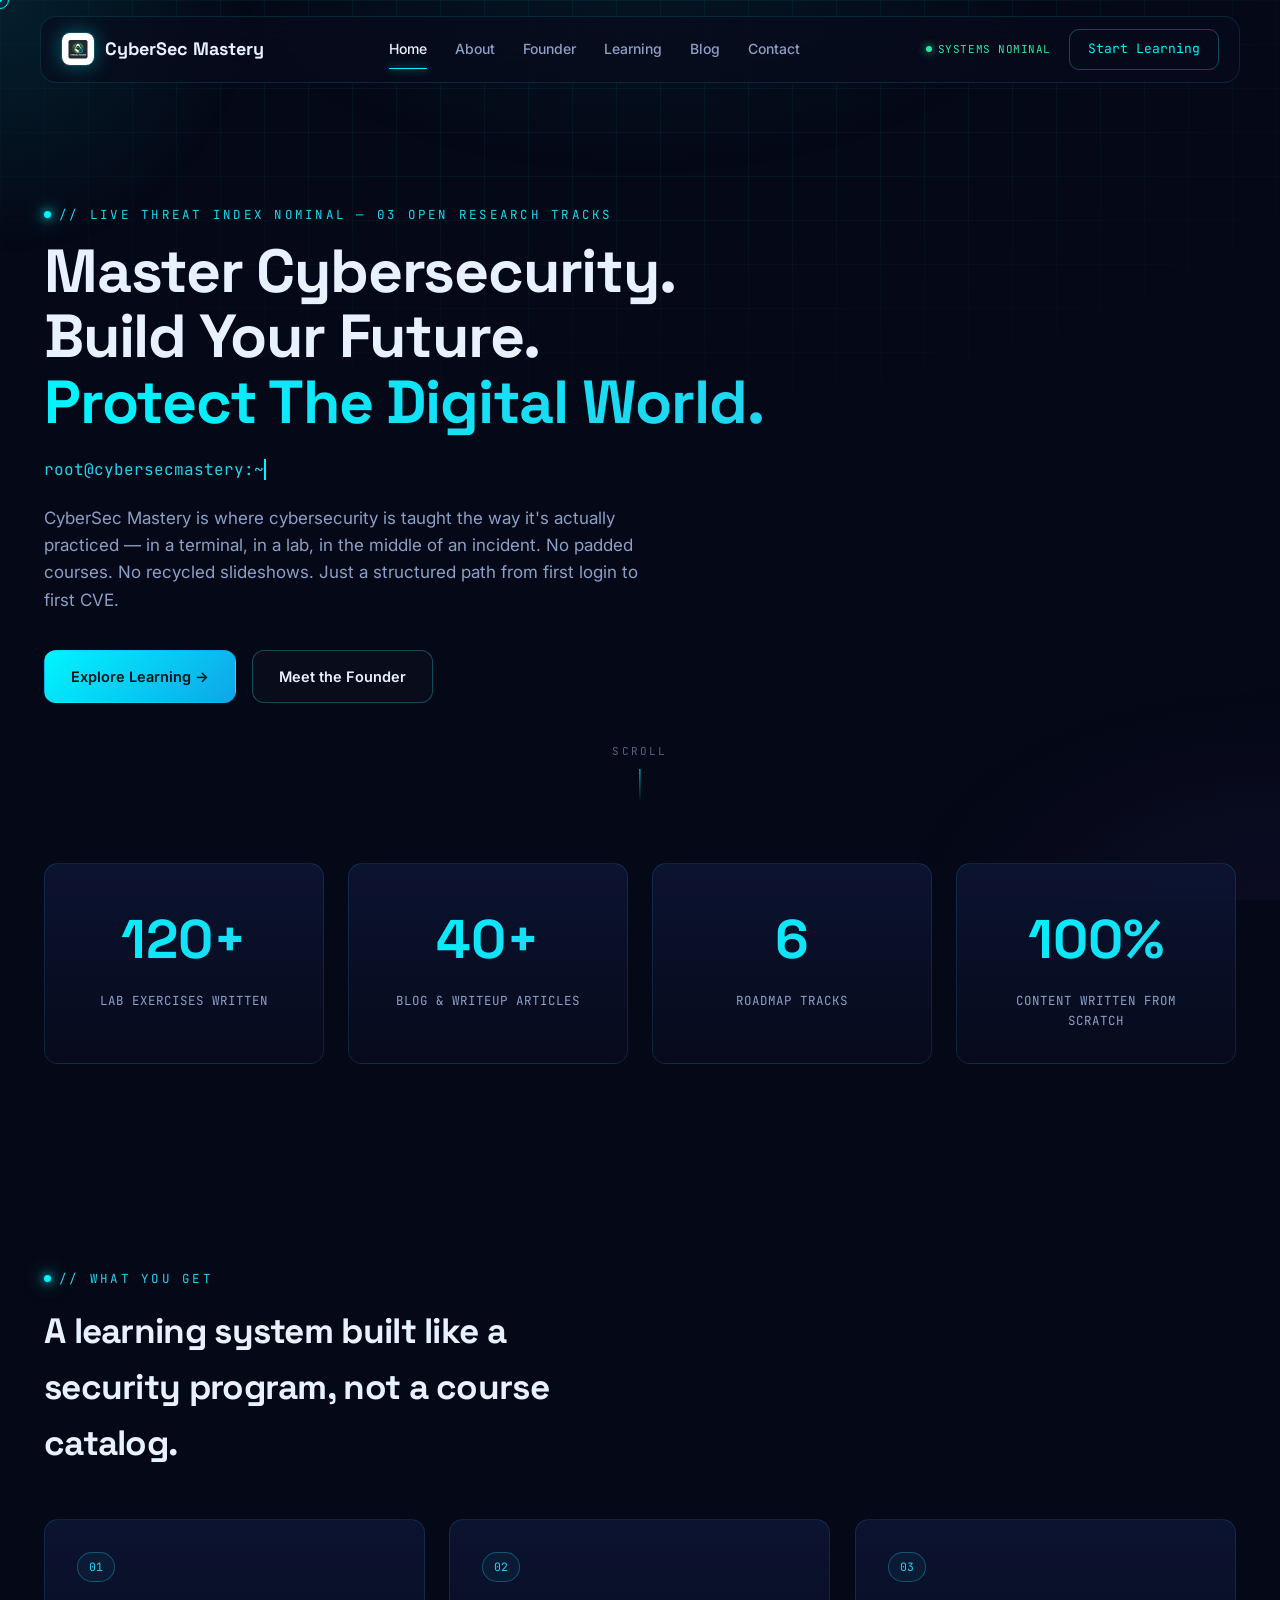
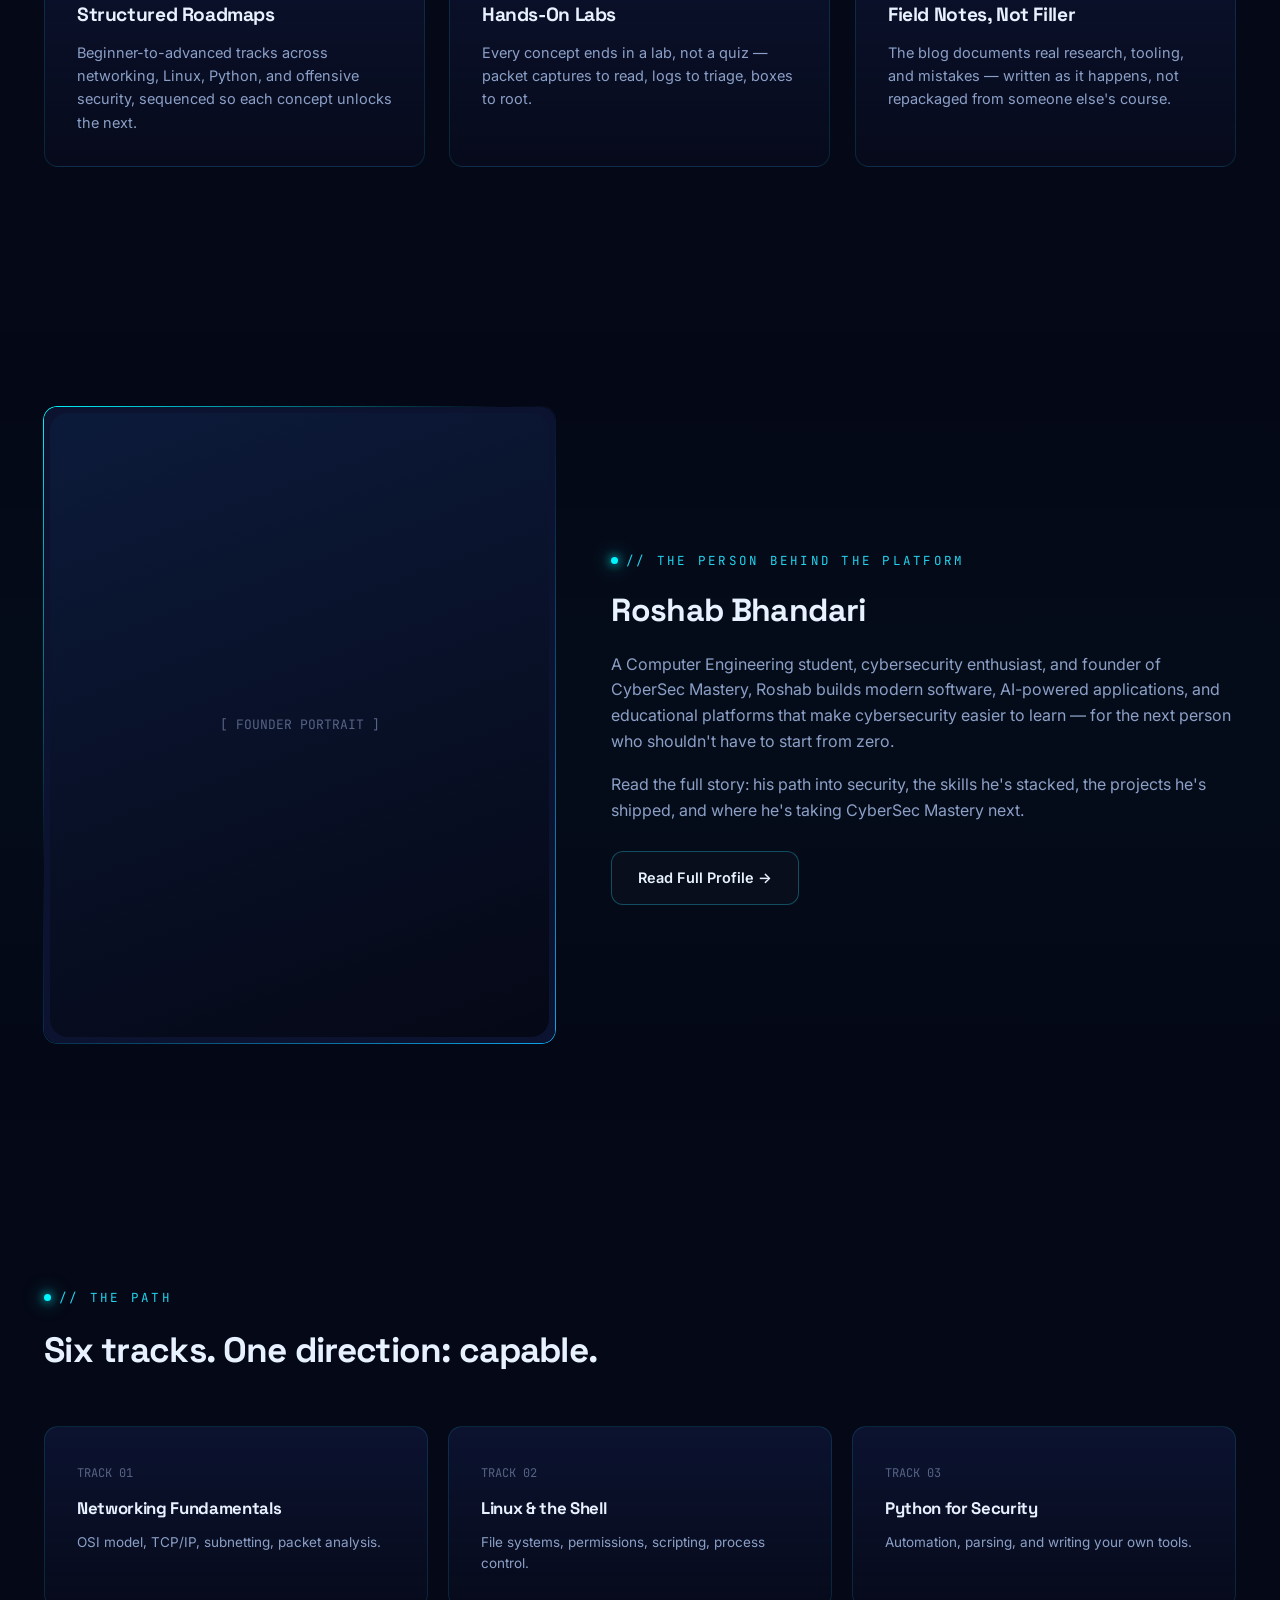
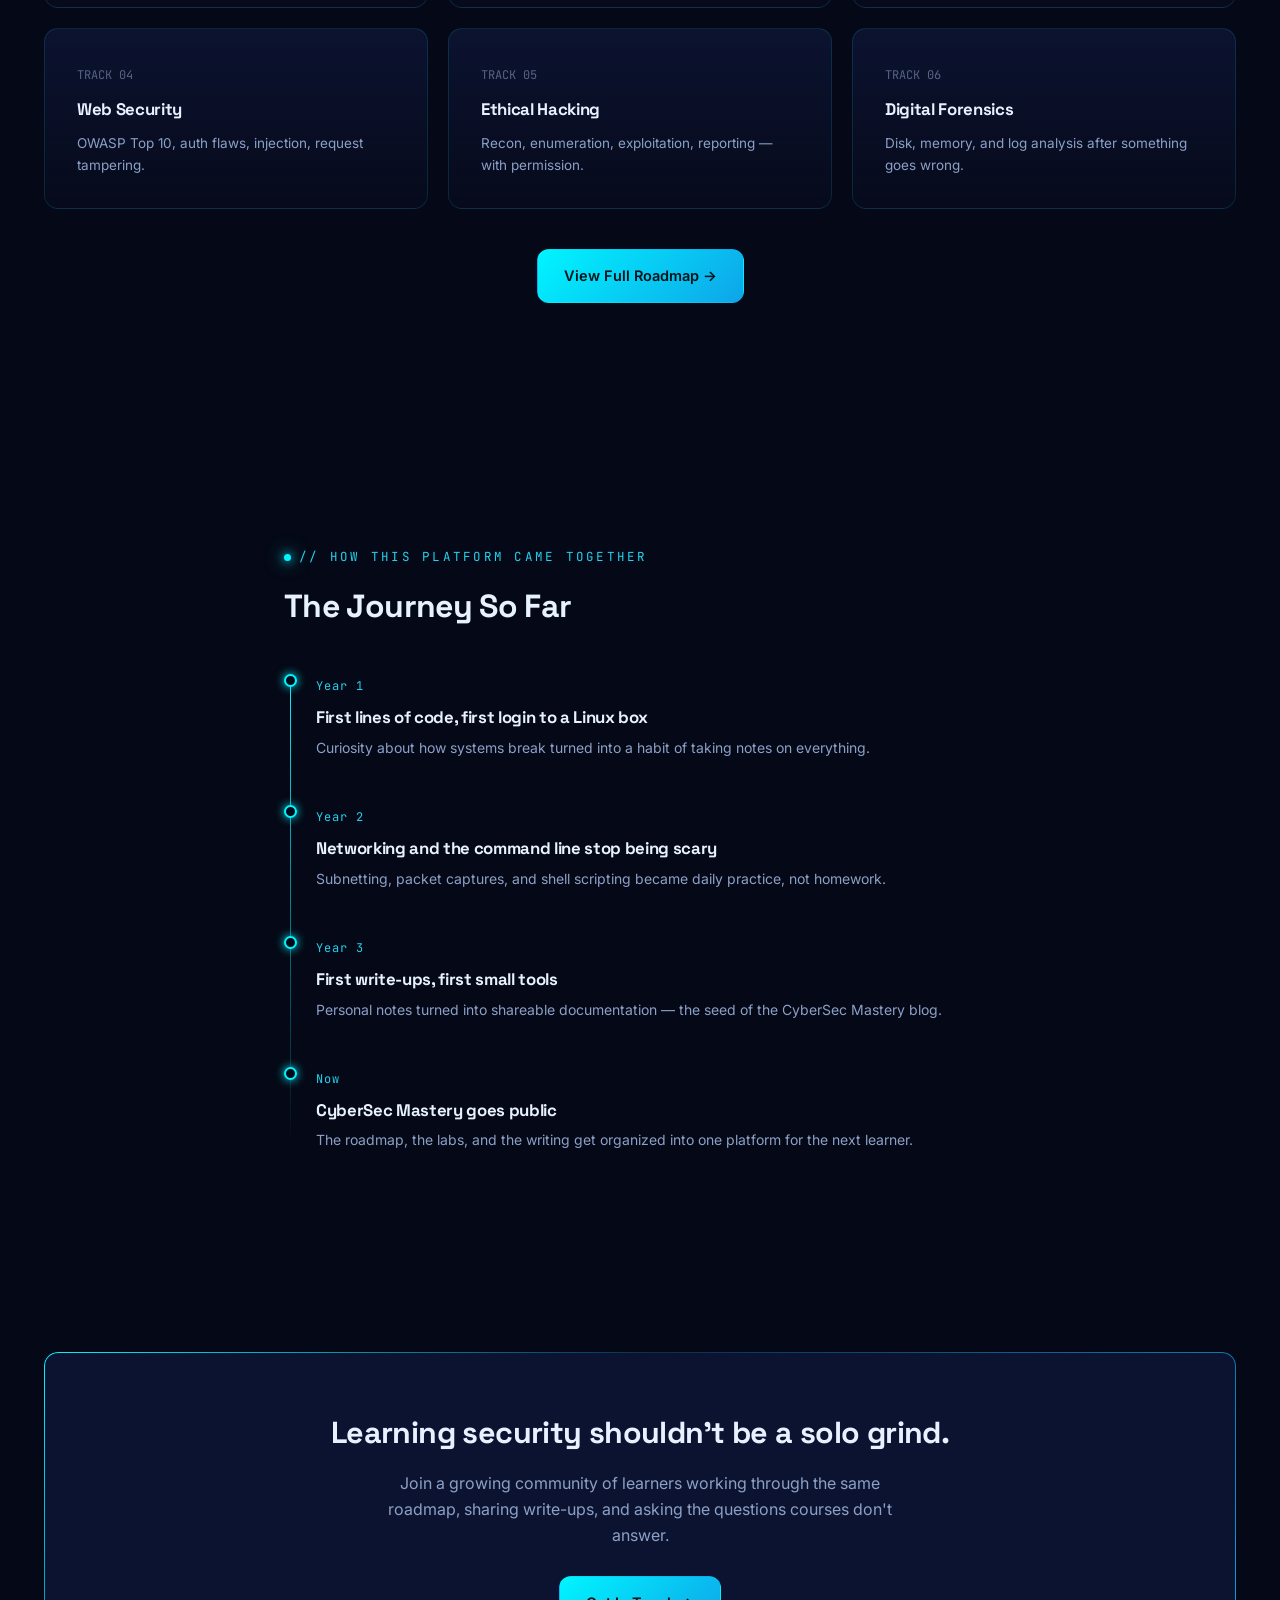
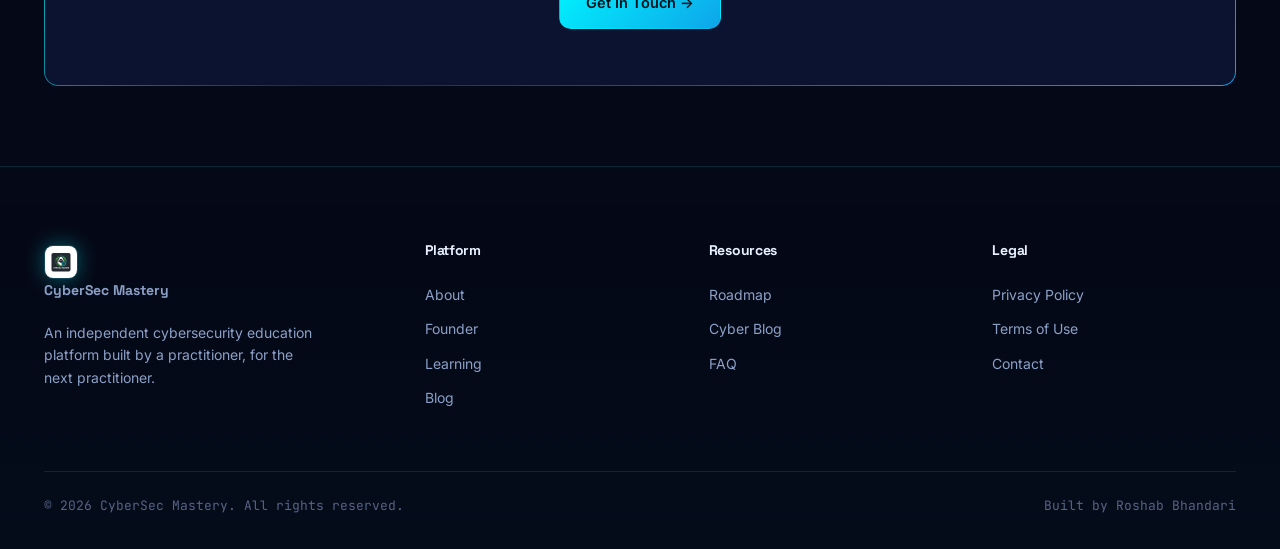
==== index.html @ 0b8ef412 "Add files via upload" ====
<!DOCTYPE html>
<html lang="en">
<head>
<meta charset="UTF-8">
<meta name="viewport" content="width=device-width, initial-scale=1.0">
<title>CyberSec Mastery — Master Cybersecurity. Build Your Future.</title>
<meta name="description" content="CyberSec Mastery is an independent cybersecurity education platform founded by Roshab Bhandari, teaching ethical hacking, networking, and defensive security through hands-on, no-fluff learning paths.">
<link rel="canonical" href="https://USERNAME.github.io/CyberSec-Mastery/">
<meta property="og:type" content="website">
<meta property="og:title" content="CyberSec Mastery — Master Cybersecurity. Build Your Future.">
<meta property="og:description" content="Learn ethical hacking, networking, and defensive security through structured, hands-on roadmaps built by a working practitioner.">
<meta property="og:url" content="https://USERNAME.github.io/CyberSec-Mastery/">
<meta name="twitter:card" content="summary_large_image">
<meta name="twitter:title" content="CyberSec Mastery">
<meta name="twitter:description" content="Master Cybersecurity. Build Your Future. Protect The Digital World.">
<link rel="icon" href="[data-uri]" type="image/png">
<link rel="preconnect" href="https://fonts.googleapis.com">
<link href="https://fonts.googleapis.com/css2?family=Space+Grotesk:wght@500;600;700&family=Inter:wght@400;500;600;700&family=JetBrains+Mono:wght@400;500&display=swap" rel="stylesheet">
<style>
/* ==========================================================================
   CyberSec Mastery — Design System
   Signature: "Live Threat Terminal" — a HUD/scanner motif that runs through
   the hero, the nav status strip, and card headers, tying every page back
   to the idea of a system under constant, visible watch.
   ========================================================================== */

:root{
  /* ---- Color tokens (brief-mandated core + supporting terminal palette) --- */
  --bg:            #050816;
  --bg-elevated:   #0A0F24;
  --bg-card:       #0C1330;
  --primary:       #00F5FF;
  --secondary:     #0EA5E9;
  --accent:        #22D3EE;
  --amber:         #F5A623;   /* terminal alert / warning accent */
  --violet:        #7C5CFF;   /* rare highlight for founder/personal content */
  --text:          #E7F1FF;
  --text-dim:      #8CA0C7;
  --text-faint:    #566385;
  --border:        rgba(34,211,238,0.14);
  --border-strong: rgba(34,211,238,0.32);
  --success:       #2EE6A6;

  /* ---- Type ---- */
  --font-display: 'Space Grotesk', 'Arial Narrow', sans-serif;
  --font-mono:    'JetBrains Mono', ui-monospace, 'Courier New', monospace;
  --font-body:    'Inter', -apple-system, sans-serif;

  --radius-sm: 8px;
  --radius-md: 14px;
  --radius-lg: 24px;
}

*{ box-sizing:border-box; margin:0; padding:0; }
html{ scroll-behavior:smooth; }
html, body{ background:var(--bg); }

body{
  font-family:var(--font-body);
  color:var(--text);
  background:var(--bg);
  overflow-x:hidden;
  line-height:1.6;
  -webkit-font-smoothing:antialiased;
}

@media (prefers-reduced-motion: reduce){
  *{ animation-duration:0.001ms !important; animation-iteration-count:1 !important; transition-duration:0.001ms !important; scroll-behavior:auto !important; }
}

a{ color:inherit; text-decoration:none; }
ul{ list-style:none; }
img{ max-width:100%; display:block; }
button{ font-family:inherit; cursor:pointer; }

::selection{ background:var(--primary); color:#001014; }

h1,h2,h3,h4{ font-family:var(--font-display); letter-spacing:-0.02em; }

.container{
  width:100%;
  max-width:1240px;
  margin:0 auto;
  padding:0 24px;
}

.eyebrow{
  font-family:var(--font-mono);
  font-size:12.5px;
  letter-spacing:0.18em;
  text-transform:uppercase;
  color:var(--accent);
  display:inline-flex;
  align-items:center;
  gap:8px;
  margin-bottom:14px;
}
.eyebrow::before{
  content:'';
  width:7px; height:7px;
  background:var(--primary);
  border-radius:50%;
  box-shadow:0 0 10px var(--primary), 0 0 20px var(--primary);
  animation:pulse-dot 1.8s ease-in-out infinite;
}
@keyframes pulse-dot{ 0%,100%{ opacity:1; transform:scale(1);} 50%{ opacity:.4; transform:scale(.7);} }

.section{ padding:120px 0; position:relative; }
.section-tight{ padding:80px 0; }

/* ---- Cyber grid background ---- */
.grid-bg{
  position:fixed; inset:0; z-index:0; pointer-events:none;
  background-image:
    linear-gradient(rgba(34,211,238,0.055) 1px, transparent 1px),
    linear-gradient(90deg, rgba(34,211,238,0.055) 1px, transparent 1px);
  background-size:44px 44px;
  mask-image:radial-gradient(ellipse 80% 60% at 50% 0%, black 40%, transparent 90%);
}

.noise-vignette{
  position:fixed; inset:0; z-index:0; pointer-events:none;
  background:radial-gradient(ellipse 60% 50% at 50% -10%, rgba(0,245,255,0.08), transparent 60%),
             radial-gradient(ellipse 50% 40% at 100% 100%, rgba(124,92,255,0.06), transparent 60%);
}

/* ---- Mouse glow ---- */
#mouse-glow{
  position:fixed; top:0; left:0; width:520px; height:520px;
  background:radial-gradient(circle, rgba(0,245,255,0.10), transparent 70%);
  border-radius:50%; pointer-events:none; z-index:1;
  transform:translate(-50%,-50%);
  transition:opacity .3s ease;
  will-change:transform;
}

/* ---- Custom cursor ---- */
.cyber-cursor{
  position:fixed; top:0; left:0; width:18px; height:18px;
  border:1.5px solid var(--primary); border-radius:50%;
  pointer-events:none; z-index:9999; transform:translate(-50%,-50%);
  transition:width .18s,height .18s,background .18s, border-color .18s;
  mix-blend-mode:screen;
}
.cyber-cursor.hover{ width:38px; height:38px; background:rgba(0,245,255,0.15); border-color:var(--accent); }
.cyber-cursor-dot{
  position:fixed; top:0; left:0; width:4px; height:4px; background:var(--primary);
  border-radius:50%; pointer-events:none; z-index:9999; transform:translate(-50%,-50%);
  box-shadow:0 0 8px var(--primary);
}
@media (hover:none), (pointer:coarse){ .cyber-cursor, .cyber-cursor-dot{ display:none; } }

/* ---- Particles ---- */
.particles{ position:fixed; inset:0; z-index:0; pointer-events:none; overflow:hidden; }
.particle{
  position:absolute; width:2px; height:2px; background:var(--accent);
  border-radius:50%; opacity:.5; box-shadow:0 0 6px var(--accent);
  animation:float-up linear infinite;
}
@keyframes float-up{
  0%{ transform:translateY(0) translateX(0); opacity:0; }
  10%{ opacity:.6; }
  90%{ opacity:.6; }
  100%{ transform:translateY(-1100px) translateX(40px); opacity:0; }
}

/* ---- Loading screen ---- */
#loader{
  position:fixed; inset:0; z-index:10000; background:var(--bg);
  display:flex; align-items:center; justify-content:center; flex-direction:column; gap:18px;
  transition:opacity .6s ease, visibility .6s ease;
}
#loader.done{ opacity:0; visibility:hidden; }
.loader-ring{
  width:64px; height:64px; border-radius:50%;
  border:2px solid rgba(34,211,238,0.15);
  border-top-color:var(--primary);
  animation:spin 0.9s linear infinite;
}
@keyframes spin{ to{ transform:rotate(360deg); } }
.loader-text{
  font-family:var(--font-mono); font-size:13px; letter-spacing:.14em;
  color:var(--text-dim); text-transform:uppercase;
}
.loader-text span{ color:var(--primary); }

/* ---- Floating nav ---- */
.navbar{
  position:fixed; top:16px; left:50%; transform:translateX(-50%);
  z-index:1000; width:min(1200px, calc(100% - 32px));
  display:flex; align-items:center; justify-content:space-between;
  padding:12px 20px;
  background:rgba(8,12,28,0.65);
  backdrop-filter:blur(18px); -webkit-backdrop-filter:blur(18px);
  border:1px solid var(--border);
  border-radius:16px;
  transition:border-color .3s, box-shadow .3s;
}
.navbar.scrolled{ border-color:var(--border-strong); box-shadow:0 8px 40px rgba(0,245,255,0.06); }
.nav-logo{ display:flex; align-items:center; gap:10px; font-family:var(--font-display); font-weight:700; font-size:18px; }
.nav-logo .mark{
  width:34px; height:34px; border-radius:9px;
  object-fit:cover; display:block;
  box-shadow:0 0 20px rgba(0,245,255,0.35);
  border:1px solid var(--border-strong);
}
.footer .nav-logo .mark{ width:34px; height:34px; }
.nav-links{ display:flex; align-items:center; gap:28px; }
.nav-links a{
  font-size:14px; color:var(--text-dim); font-weight:500;
  position:relative; padding:6px 0; transition:color .2s;
}
.nav-links a:hover, .nav-links a.active{ color:var(--text); }
.nav-links a.active::after, .nav-links a:hover::after{
  content:''; position:absolute; left:0; bottom:-2px; width:100%; height:1px;
  background:var(--primary); box-shadow:0 0 8px var(--primary);
}
.nav-status{
  display:flex; align-items:center; gap:6px;
  font-family:var(--font-mono); font-size:11px; color:var(--success);
  letter-spacing:.05em; text-transform:uppercase;
}
.nav-status::before{ content:''; width:6px; height:6px; border-radius:50%; background:var(--success); box-shadow:0 0 8px var(--success); }
.nav-cta{
  font-family:var(--font-mono); font-size:13px; padding:9px 18px;
  border-radius:10px; border:1px solid var(--border-strong);
  color:var(--primary); transition:all .25s;
}
.nav-cta:hover{ background:rgba(0,245,255,0.1); box-shadow:0 0 20px rgba(0,245,255,0.2); }
.nav-toggle{ display:none; }

@media (max-width:900px){
  .nav-links{ display:none; }
  .nav-toggle{ display:block; background:none; border:none; color:var(--text); }
}

/* ---- Buttons ---- */
.btn{
  display:inline-flex; align-items:center; gap:10px;
  padding:14px 26px; border-radius:12px; font-weight:600; font-size:14.5px;
  transition:all .25s ease; border:1px solid transparent; cursor:pointer;
}
.btn-primary{
  background:linear-gradient(135deg, var(--primary), var(--secondary));
  color:#00131a; box-shadow:0 0 0 rgba(0,245,255,0);
}
.btn-primary:hover{ box-shadow:0 8px 32px rgba(0,245,255,0.35); transform:translateY(-2px); }
.btn-ghost{
  border-color:var(--border-strong); color:var(--text);
  background:rgba(255,255,255,0.02);
}
.btn-ghost:hover{ background:rgba(34,211,238,0.08); border-color:var(--primary); }

/* ---- Glass card ---- */
.card{
  background:linear-gradient(180deg, var(--bg-card), rgba(10,15,36,0.4));
  border:1px solid var(--border);
  border-radius:var(--radius-md);
  padding:32px;
  position:relative;
  transition:transform .35s ease, border-color .35s ease, box-shadow .35s ease;
}
.card:hover{
  border-color:var(--border-strong);
  box-shadow:0 12px 50px rgba(0,245,255,0.08);
  transform:translateY(-4px);
}
.card-tilt{ will-change:transform; }

.gradient-border{
  position:relative; border-radius:var(--radius-md);
  background:var(--bg-card);
}
.gradient-border::before{
  content:''; position:absolute; inset:-1px; border-radius:inherit;
  padding:1px; z-index:-1;
  background:linear-gradient(135deg, var(--primary), transparent 40%, var(--secondary));
  -webkit-mask:linear-gradient(#000 0 0) content-box, linear-gradient(#000 0 0);
  -webkit-mask-composite:xor; mask-composite:exclude;
}

/* ---- Scroll reveal ---- */
.reveal{ opacity:0; transform:translateY(28px); transition:opacity .7s ease, transform .7s ease; }
.reveal.in{ opacity:1; transform:translateY(0); }
.reveal-left{ opacity:0; transform:translateX(-32px); transition:opacity .7s ease, transform .7s ease; }
.reveal-left.in{ opacity:1; transform:translateX(0); }
.reveal-right{ opacity:0; transform:translateX(32px); transition:opacity .7s ease, transform .7s ease; }
.reveal-right.in{ opacity:1; transform:translateX(0); }
.reveal-zoom{ opacity:0; transform:scale(.92); transition:opacity .7s ease, transform .7s ease; }
.reveal-zoom.in{ opacity:1; transform:scale(1); }

/* ---- Typing effect ---- */
.typing-cursor{ border-right:2px solid var(--primary); animation:blink 1s step-end infinite; }
@keyframes blink{ 50%{ border-color:transparent; } }

/* ---- Stat counters ---- */
.stat-number{
  font-family:var(--font-display); font-size:clamp(2.4rem, 5vw, 3.4rem);
  font-weight:700; background:linear-gradient(135deg, var(--primary), var(--accent));
  -webkit-background-clip:text; background-clip:text; color:transparent;
}

/* ---- Skill bars ---- */
.skillbar{
  height:8px; border-radius:99px; background:rgba(255,255,255,0.06); overflow:hidden;
  border:1px solid var(--border);
}
.skillbar-fill{
  height:100%; border-radius:99px;
  background:linear-gradient(90deg, var(--secondary), var(--primary));
  width:0%; transition:width 1.4s cubic-bezier(.16,1,.3,1);
  box-shadow:0 0 12px rgba(0,245,255,0.4);
}

/* ---- Timeline ---- */
.timeline{ position:relative; padding-left:32px; }
.timeline::before{
  content:''; position:absolute; left:6px; top:6px; bottom:6px; width:1px;
  background:linear-gradient(180deg, var(--primary), transparent);
}
.timeline-item{ position:relative; padding-bottom:44px; }
.timeline-item:last-child{ padding-bottom:0; }
.timeline-dot{
  position:absolute; left:-32px; top:2px; width:13px; height:13px; border-radius:50%;
  background:var(--bg); border:2px solid var(--primary); box-shadow:0 0 10px var(--primary);
}
.timeline-year{
  font-family:var(--font-mono); font-size:12px; color:var(--accent); letter-spacing:.08em;
}

/* ---- Footer ---- */
.footer{
  border-top:1px solid var(--border); padding:72px 0 32px; position:relative; z-index:1;
  background:linear-gradient(180deg, transparent, rgba(0,245,255,0.02));
}
.footer-grid{ display:grid; grid-template-columns:1.4fr 1fr 1fr 1fr; gap:40px; }
.footer h4{ font-size:14px; color:var(--text); margin-bottom:16px; }
.footer a{ color:var(--text-dim); font-size:14px; display:block; padding:6px 0; transition:color .2s; }
.footer a:hover{ color:var(--primary); }
.footer-bottom{
  margin-top:56px; padding-top:24px; border-top:1px solid var(--border);
  display:flex; justify-content:space-between; flex-wrap:wrap; gap:12px;
  font-size:13px; color:var(--text-faint); font-family:var(--font-mono);
}
@media (max-width:800px){ .footer-grid{ grid-template-columns:1fr 1fr; } }

/* ---- Badge / tag ---- */
.tag{
  display:inline-block; font-family:var(--font-mono); font-size:11.5px;
  padding:5px 11px; border-radius:99px; border:1px solid var(--border-strong);
  color:var(--accent); background:rgba(34,211,238,0.05);
}

/* ---- Utility text ---- */
.text-dim{ color:var(--text-dim); }
.text-faint{ color:var(--text-faint); }
.mono{ font-family:var(--font-mono); }

/* Page hero shared */
.page-hero{ padding:180px 0 80px; position:relative; z-index:1; }
.page-hero h1{ font-size:clamp(2.4rem, 5vw, 3.8rem); line-height:1.08; }

main{ position:relative; z-index:1; }


.page{ display:none; }
.page.active{ display:block; animation:pagefade .35s ease; }
@keyframes pagefade{ from{ opacity:0; } to{ opacity:1; } }
</style>
<script type="application/ld+json">
{
  "@context": "https://schema.org",
  "@type": "Organization",
  "name": "CyberSec Mastery",
  "url": "https://USERNAME.github.io/CyberSec-Mastery",
  "founder": { "@type": "Person", "name": "Roshab Bhandari" },
  "sameAs": []
}
</script>
<script type="application/ld+json">
{
  "@context": "https://schema.org",
  "@type": "WebSite",
  "name": "CyberSec Mastery",
  "url": "https://USERNAME.github.io/CyberSec-Mastery"
}
</script>
</head>
<body>

<div id="loader"><div class="loader-ring"></div><p class="loader-text">Establishing secure connection<span>...</span></p></div>
<div class="grid-bg"></div>
<div class="noise-vignette"></div>
<div class="particles"></div>
<div id="mouse-glow"></div>
<div class="cyber-cursor"></div><div class="cyber-cursor-dot"></div>


<nav class="navbar">
  <a href="#home" class="nav-logo"><img src="[data-uri]" class="mark" alt="CyberSec Mastery logo">CyberSec Mastery</a>
  <div class="nav-links">
    <a href="#home" class="active">Home</a>
    <a href="#about">About</a>
    <a href="#founder">Founder</a>
    <a href="#learning">Learning</a>
    <a href="#blog">Blog</a>
    <a href="#contact">Contact</a>
  </div>
  <div style="display:flex;align-items:center;gap:18px;">
    <span class="nav-status">systems nominal</span>
    <a href="#learning" class="nav-cta">Start Learning</a>
    <button class="nav-toggle">☰</button>
  </div>
</nav>

<main>
<section id="page-home" class="page active">
<!-- ============ HERO ============ -->
  <section class="page-hero" style="padding-top:200px;">
    <div class="container">
      <div style="max-width:820px;">
        <p class="eyebrow">// live threat index nominal — 03 open research tracks</p>
        <h1 class="reveal in">
          Master Cybersecurity.<br>
          Build Your Future.<br>
          <span style="background:linear-gradient(135deg,var(--primary),var(--accent));-webkit-background-clip:text;background-clip:text;color:transparent;">Protect The Digital World.</span>
        </h1>
        <p class="mono" style="margin-top:22px;font-size:16px;color:var(--accent);min-height:24px;">
          <span data-typing='["root@cybersecmastery:~$ whoami", "root@cybersecmastery:~$ scan --target=your-future", "root@cybersecmastery:~$ status: ready to learn"]'></span><span class="typing-cursor"></span>
        </p>
        <p class="text-dim reveal" style="margin-top:22px;font-size:17px;max-width:600px;">
          CyberSec Mastery is where cybersecurity is taught the way it's actually practiced — in a terminal, in a lab, in the middle of an incident. No padded courses. No recycled slideshows. Just a structured path from first login to first CVE.
        </p>
        <div style="display:flex;gap:16px;margin-top:36px;flex-wrap:wrap;" class="reveal">
          <a href="#learning" class="btn btn-primary">Explore Learning →</a>
          <a href="#founder" class="btn btn-ghost">Meet the Founder</a>
        </div>
      </div>
    </div>
    <div style="position:absolute;bottom:-20px;left:50%;transform:translateX(-50%);text-align:center;">
      <div class="mono text-faint" style="font-size:11px;letter-spacing:.2em;">SCROLL</div>
      <div style="width:1px;height:34px;background:linear-gradient(var(--primary),transparent);margin:8px auto 0;"></div>
    </div>
  </section>

  <!-- ============ STATS ============ -->
  <section class="section-tight">
    <div class="container">
      <div style="display:grid;grid-template-columns:repeat(4,1fr);gap:24px;" class="reveal">
        <div class="card" style="text-align:center;">
          <div class="stat-number" data-counter="120" data-suffix="+">0</div>
          <p class="text-dim mono" style="font-size:12.5px;margin-top:8px;">LAB EXERCISES WRITTEN</p>
        </div>
        <div class="card" style="text-align:center;">
          <div class="stat-number" data-counter="40" data-suffix="+">0</div>
          <p class="text-dim mono" style="font-size:12.5px;margin-top:8px;">BLOG &amp; WRITEUP ARTICLES</p>
        </div>
        <div class="card" style="text-align:center;">
          <div class="stat-number" data-counter="6" data-suffix="">0</div>
          <p class="text-dim mono" style="font-size:12.5px;margin-top:8px;">ROADMAP TRACKS</p>
        </div>
        <div class="card" style="text-align:center;">
          <div class="stat-number" data-counter="100" data-suffix="%">0</div>
          <p class="text-dim mono" style="font-size:12.5px;margin-top:8px;">CONTENT WRITTEN FROM SCRATCH</p>
        </div>
      </div>
    </div>
  </section>

  <!-- ============ FEATURE CARDS ============ -->
  <section class="section">
    <div class="container">
      <p class="eyebrow">// what you get</p>
      <h2 style="font-size:2.2rem;max-width:560px;">A learning system built like a security program, not a course catalog.</h2>
      <div style="display:grid;grid-template-columns:repeat(3,1fr);gap:24px;margin-top:48px;">
        <div class="card card-tilt reveal">
          <div class="tag" style="margin-bottom:18px;">01</div>
          <h3 style="font-size:1.2rem;margin-bottom:10px;">Structured Roadmaps</h3>
          <p class="text-dim" style="font-size:14.5px;">Beginner-to-advanced tracks across networking, Linux, Python, and offensive security, sequenced so each concept unlocks the next.</p>
        </div>
        <div class="card card-tilt reveal">
          <div class="tag" style="margin-bottom:18px;">02</div>
          <h3 style="font-size:1.2rem;margin-bottom:10px;">Hands-On Labs</h3>
          <p class="text-dim" style="font-size:14.5px;">Every concept ends in a lab, not a quiz — packet captures to read, logs to triage, boxes to root.</p>
        </div>
        <div class="card card-tilt reveal">
          <div class="tag" style="margin-bottom:18px;">03</div>
          <h3 style="font-size:1.2rem;margin-bottom:10px;">Field Notes, Not Filler</h3>
          <p class="text-dim" style="font-size:14.5px;">The blog documents real research, tooling, and mistakes — written as it happens, not repackaged from someone else's course.</p>
        </div>
      </div>
    </div>
  </section>

  <!-- ============ FOUNDER PREVIEW ============ -->
  <section class="section" style="background:linear-gradient(180deg,transparent,rgba(0,245,255,0.02),transparent);">
    <div class="container" style="display:grid;grid-template-columns:0.9fr 1.1fr;gap:56px;align-items:center;">
      <div class="reveal-left">
        <div class="gradient-border" style="padding:6px;">
          <div style="border-radius:18px;overflow:hidden;aspect-ratio:4/5;background:linear-gradient(160deg,#0c1a3a,#050816);display:flex;align-items:center;justify-content:center;">
            <span class="mono text-faint" style="font-size:13px;">[ FOUNDER PORTRAIT ]</span>
          </div>
        </div>
      </div>
      <div class="reveal-right">
        <p class="eyebrow">// the person behind the platform</p>
        <h2 style="font-size:2rem;margin-bottom:16px;">Roshab Bhandari</h2>
        <p class="text-dim" style="font-size:16px;margin-bottom:18px;">
          A Computer Engineering student, cybersecurity enthusiast, and founder of CyberSec Mastery, Roshab builds modern software, AI-powered applications, and educational platforms that make cybersecurity easier to learn — for the next person who shouldn't have to start from zero.
        </p>
        <p class="text-dim" style="font-size:16px;margin-bottom:28px;">
          Read the full story: his path into security, the skills he's stacked, the projects he's shipped, and where he's taking CyberSec Mastery next.
        </p>
        <a href="#founder" class="btn btn-ghost">Read Full Profile →</a>
      </div>
    </div>
  </section>

  <!-- ============ LEARNING ROADMAP PREVIEW ============ -->
  <section class="section">
    <div class="container">
      <p class="eyebrow">// the path</p>
      <h2 style="font-size:2.2rem;max-width:560px;margin-bottom:48px;">Six tracks. One direction: capable.</h2>
      <div style="display:grid;grid-template-columns:repeat(3,1fr);gap:20px;">
        <div class="card reveal"><span class="mono text-faint" style="font-size:12px;">TRACK 01</span><h3 style="margin:10px 0;font-size:1.05rem;">Networking Fundamentals</h3><p class="text-dim" style="font-size:13.5px;">OSI model, TCP/IP, subnetting, packet analysis.</p></div>
        <div class="card reveal"><span class="mono text-faint" style="font-size:12px;">TRACK 02</span><h3 style="margin:10px 0;font-size:1.05rem;">Linux &amp; the Shell</h3><p class="text-dim" style="font-size:13.5px;">File systems, permissions, scripting, process control.</p></div>
        <div class="card reveal"><span class="mono text-faint" style="font-size:12px;">TRACK 03</span><h3 style="margin:10px 0;font-size:1.05rem;">Python for Security</h3><p class="text-dim" style="font-size:13.5px;">Automation, parsing, and writing your own tools.</p></div>
        <div class="card reveal"><span class="mono text-faint" style="font-size:12px;">TRACK 04</span><h3 style="margin:10px 0;font-size:1.05rem;">Web Security</h3><p class="text-dim" style="font-size:13.5px;">OWASP Top 10, auth flaws, injection, request tampering.</p></div>
        <div class="card reveal"><span class="mono text-faint" style="font-size:12px;">TRACK 05</span><h3 style="margin:10px 0;font-size:1.05rem;">Ethical Hacking</h3><p class="text-dim" style="font-size:13.5px;">Recon, enumeration, exploitation, reporting — with permission.</p></div>
        <div class="card reveal"><span class="mono text-faint" style="font-size:12px;">TRACK 06</span><h3 style="margin:10px 0;font-size:1.05rem;">Digital Forensics</h3><p class="text-dim" style="font-size:13.5px;">Disk, memory, and log analysis after something goes wrong.</p></div>
      </div>
      <div style="text-align:center;margin-top:40px;">
        <a href="#learning" class="btn btn-primary">View Full Roadmap →</a>
      </div>
    </div>
  </section>

  <!-- ============ TIMELINE ============ -->
  <section class="section">
    <div class="container" style="max-width:760px;">
      <p class="eyebrow">// how this platform came together</p>
      <h2 style="font-size:2rem;margin-bottom:40px;">The Journey So Far</h2>
      <div class="timeline">
        <div class="timeline-item reveal"><div class="timeline-dot"></div><span class="timeline-year">Year 1</span><h3 style="font-size:1.05rem;margin:6px 0;">First lines of code, first login to a Linux box</h3><p class="text-dim" style="font-size:14px;">Curiosity about how systems break turned into a habit of taking notes on everything.</p></div>
        <div class="timeline-item reveal"><div class="timeline-dot"></div><span class="timeline-year">Year 2</span><h3 style="font-size:1.05rem;margin:6px 0;">Networking and the command line stop being scary</h3><p class="text-dim" style="font-size:14px;">Subnetting, packet captures, and shell scripting became daily practice, not homework.</p></div>
        <div class="timeline-item reveal"><div class="timeline-dot"></div><span class="timeline-year">Year 3</span><h3 style="font-size:1.05rem;margin:6px 0;">First write-ups, first small tools</h3><p class="text-dim" style="font-size:14px;">Personal notes turned into shareable documentation — the seed of the CyberSec Mastery blog.</p></div>
        <div class="timeline-item reveal"><div class="timeline-dot"></div><span class="timeline-year">Now</span><h3 style="font-size:1.05rem;margin:6px 0;">CyberSec Mastery goes public</h3><p class="text-dim" style="font-size:14px;">The roadmap, the labs, and the writing get organized into one platform for the next learner.</p></div>
      </div>
    </div>
  </section>

  <!-- ============ COMMUNITY ============ -->
  <section class="section-tight">
    <div class="container">
      <div class="card gradient-border reveal-zoom" style="text-align:center;padding:56px 32px;">
        <h2 style="font-size:1.9rem;margin-bottom:14px;">Learning security shouldn't be a solo grind.</h2>
        <p class="text-dim" style="max-width:520px;margin:0 auto 28px;">Join a growing community of learners working through the same roadmap, sharing write-ups, and asking the questions courses don't answer.</p>
        <a href="#contact" class="btn btn-primary">Get In Touch →</a>
      </div>
    </div>
  </section>
</section>

<section id="page-about" class="page">
<section class="page-hero">
    <div class="container" style="max-width:760px;">
      <p class="eyebrow">// about the platform</p>
      <h1>What CyberSec Mastery Is</h1>
      <p class="text-dim reveal" style="margin-top:22px;font-size:17px;">
        CyberSec Mastery is an independent cybersecurity education platform built around one idea: the fastest way to learn security is to practice it, not read about it. It's a structured alternative to scattered YouTube tutorials and padded video courses — a single place with a clear roadmap, real labs, and honest writing.
      </p>
    </div>
  </section>

  <section class="section">
    <div class="container" style="max-width:760px;">
      <p class="eyebrow">// why it exists</p>
      <h2 style="font-size:1.9rem;margin-bottom:16px;">Why It Exists</h2>
      <p class="text-dim reveal" style="font-size:16px;margin-bottom:16px;">
        Most people trying to break into cybersecurity face the same problem: an overwhelming amount of content and no clear order to consume it in. Certifications teach to a test. Video courses often move slower than a motivated learner needs. Forums assume you already know the vocabulary.
      </p>
      <p class="text-dim reveal" style="font-size:16px;">
        CyberSec Mastery exists to close that gap — turning one person's structured self-education into a repeatable path for anyone willing to put in the work.
      </p>
    </div>
  </section>

  <section class="section">
    <div class="container">
      <p class="eyebrow">// what we stand for</p>
      <h2 style="font-size:1.9rem;margin-bottom:40px;">Values</h2>
      <div style="display:grid;grid-template-columns:repeat(3,1fr);gap:24px;">
        <div class="card card-tilt reveal"><h3 style="font-size:1.05rem;margin-bottom:10px;">Practice Over Theory</h3><p class="text-dim" style="font-size:14px;">Every concept is paired with something you actually do — a lab, a script, a capture to read.</p></div>
        <div class="card card-tilt reveal"><h3 style="font-size:1.05rem;margin-bottom:10px;">Honesty Over Hype</h3><p class="text-dim" style="font-size:14px;">No promises of "hacker in 30 days." Just a clear, realistic path and the effort it actually takes.</p></div>
        <div class="card card-tilt reveal"><h3 style="font-size:1.05rem;margin-bottom:10px;">Ethics First</h3><p class="text-dim" style="font-size:14px;">Every offensive technique is taught with the boundaries and responsibilities that come with it.</p></div>
      </div>
    </div>
  </section>

  <section class="section">
    <div class="container" style="max-width:760px;">
      <p class="eyebrow">// where this is going</p>
      <h2 style="font-size:1.9rem;margin-bottom:16px;">Its Future</h2>
      <p class="text-dim reveal" style="font-size:16px;">
        The roadmap ahead includes deeper cloud security tracks, an in-browser lab environment, and a growing library of sanitized real-world case studies. The platform will keep growing the way it started — one well-documented lesson at a time.
      </p>
      <div style="margin-top:32px;">
        <a href="#learning" class="btn btn-primary">Explore Learning →</a>
      </div>
    </div>
  </section>
</section>

<section id="page-founder" class="page">
<!-- ============ HERO ============ -->
  <section class="page-hero">
    <div class="container" style="display:grid;grid-template-columns:0.85fr 1.15fr;gap:56px;align-items:center;">
      <div class="reveal-left">
        <div class="gradient-border" style="padding:6px;">
          <div style="border-radius:18px;overflow:hidden;aspect-ratio:4/5;background:linear-gradient(160deg,#0c1a3a,#050816);display:flex;align-items:center;justify-content:center;">
            <span class="mono text-faint" style="font-size:13px;">[ FOUNDER PORTRAIT ]</span>
          </div>
        </div>
      </div>
      <div class="reveal-right">
        <p class="eyebrow">// founder profile</p>
        <h1>Roshab Bhandari</h1>
        <p class="mono" style="color:var(--accent);margin-top:8px;font-size:15px;">Founder &amp; Creator of CyberSec Mastery</p>
        <p class="text-dim" style="margin-top:20px;font-size:16.5px;max-width:560px;">
          Roshab Bhandari is a Computer Engineering student, cybersecurity enthusiast, and the founder of CyberSec Mastery. With a strong passion for technology, he focuses on building modern software, AI-powered applications, and educational platforms that make cybersecurity easier to learn.
        </p>
        <div style="display:flex;gap:14px;margin-top:28px;flex-wrap:wrap;">
          <a href="javascript:void(0)" class="btn btn-primary">Download Resume</a>
          <a href="#contact" class="btn btn-ghost">Get In Touch</a>
        </div>
        <div style="display:flex;gap:16px;margin-top:24px;">
          <a href="javascript:void(0)" class="tag">GitHub</a>
          <a href="javascript:void(0)" class="tag">LinkedIn</a>
          <a href="javascript:void(0)" class="tag">Twitter / X</a>
        </div>
      </div>
    </div>
  </section>

  <!-- ============ QUOTE ============ -->
  <section class="section-tight">
    <div class="container">
      <blockquote class="card gradient-border reveal" style="text-align:center;padding:48px 32px;font-family:var(--font-display);font-size:1.4rem;font-weight:600;">
        "Security isn't a certificate on a wall. It's the habit of asking 'what happens if this fails' until it becomes instinct."
        <footer class="mono text-dim" style="font-size:13px;font-weight:400;margin-top:18px;">— Roshab Bhandari</footer>
      </blockquote>
    </div>
  </section>

  <!-- ============ BIOGRAPHY / MISSION / VISION / STORY ============ -->
  <section class="section">
    <div class="container" style="max-width:820px;">
      <p class="eyebrow">// biography</p>
      <h2 style="font-size:2rem;margin-bottom:18px;">Professional Biography</h2>
      <p class="text-dim reveal" style="font-size:16px;margin-bottom:16px;">
        Roshab Bhandari is a Computer Engineering student and the founder of CyberSec Mastery. Passionate about cybersecurity, artificial intelligence, and software development, he enjoys building innovative digital solutions that simplify learning and solve real-world problems. His interests include ethical hacking, Python programming, web development, Linux, networking, and AI-powered applications.
      </p>
      <p class="text-dim reveal" style="font-size:16px;margin-bottom:16px;">
        Rather than following a single certification track, Roshab built his skills by working through real problems: configuring and breaking his own home lab, reading packet captures line by line, and writing small tools — including AI-powered applications — to automate the repetitive parts of reconnaissance and analysis. That process — build, break, document, repeat — became the design philosophy behind every roadmap on this platform.
      </p>
      <p class="text-dim reveal" style="font-size:16px;margin-bottom:40px;">
        Through CyberSec Mastery, Roshab aims to make cybersecurity education practical, accessible, and engaging for learners around the world — inspiring and empowering the next generation of cybersecurity professionals by sharing practical knowledge, creating innovative tools, and contributing to a safer digital world.
      </p>

      <div style="display:grid;grid-template-columns:1fr 1fr;gap:24px;margin-bottom:40px;">
        <div class="card reveal-left">
          <h3 style="font-size:1.1rem;margin-bottom:10px;color:var(--primary);">Mission</h3>
          <p class="text-dim" style="font-size:14.5px;">To give any motivated learner a clear, honest, hands-on path into cybersecurity — without gatekeeping, jargon, or filler.</p>
        </div>
        <div class="card reveal-right">
          <h3 style="font-size:1.1rem;margin-bottom:10px;color:var(--primary);">Vision</h3>
          <p class="text-dim" style="font-size:14.5px;">A platform learners return to for years — from their first "hello world" to their first responsible disclosure.</p>
        </div>
      </div>

      <p class="eyebrow">// story</p>
      <h2 style="font-size:2rem;margin-bottom:18px;">Journey Into Cybersecurity</h2>
      <p class="text-dim reveal" style="font-size:16px;">
        Roshab's interest in security started the ordinary way — curiosity about why things break. A misconfigured router, a suspicious email, a "how does this app even know that" moment were enough to send him down a years-long rabbit hole of networking guides, Linux distros, and increasingly ambitious home-lab experiments. What kept him going wasn't a single dramatic breakthrough, but the accumulation of small, well-documented wins: the first successful packet capture read correctly, the first script that actually worked, the first vulnerable machine rooted without a walkthrough. CyberSec Mastery exists to hand that same accumulation of small wins to the next person, faster and with fewer dead ends.
      </p>
    </div>
  </section>

  <!-- ============ SKILLS ============ -->
  <section class="section">
    <div class="container">
      <p class="eyebrow">// technical skills</p>
      <h2 style="font-size:2rem;margin-bottom:40px;">Skills &amp; Tools</h2>
      <div style="display:grid;grid-template-columns:1fr 1fr;gap:36px 56px;">
        <div>
          <div style="display:flex;justify-content:space-between;font-size:14px;margin-bottom:8px;"><span>Python</span><span class="mono text-dim">90%</span></div>
          <div class="skillbar"><div class="skillbar-fill" data-level="90"></div></div>
        </div>
        <div>
          <div style="display:flex;justify-content:space-between;font-size:14px;margin-bottom:8px;"><span>Linux</span><span class="mono text-dim">88%</span></div>
          <div class="skillbar"><div class="skillbar-fill" data-level="88"></div></div>
        </div>
        <div>
          <div style="display:flex;justify-content:space-between;font-size:14px;margin-bottom:8px;"><span>Networking</span><span class="mono text-dim">85%</span></div>
          <div class="skillbar"><div class="skillbar-fill" data-level="85"></div></div>
        </div>
        <div>
          <div style="display:flex;justify-content:space-between;font-size:14px;margin-bottom:8px;"><span>Cybersecurity &amp; Ethical Hacking</span><span class="mono text-dim">82%</span></div>
          <div class="skillbar"><div class="skillbar-fill" data-level="82"></div></div>
        </div>
        <div>
          <div style="display:flex;justify-content:space-between;font-size:14px;margin-bottom:8px;"><span>JavaScript / Web Development</span><span class="mono text-dim">75%</span></div>
          <div class="skillbar"><div class="skillbar-fill" data-level="75"></div></div>
        </div>
        <div>
          <div style="display:flex;justify-content:space-between;font-size:14px;margin-bottom:8px;"><span>C</span><span class="mono text-dim">68%</span></div>
          <div class="skillbar"><div class="skillbar-fill" data-level="68"></div></div>
        </div>
        <div>
          <div style="display:flex;justify-content:space-between;font-size:14px;margin-bottom:8px;"><span>HTML / CSS</span><span class="mono text-dim">92%</span></div>
          <div class="skillbar"><div class="skillbar-fill" data-level="92"></div></div>
        </div>
        <div>
          <div style="display:flex;justify-content:space-between;font-size:14px;margin-bottom:8px;"><span>Problem Solving</span><span class="mono text-dim">95%</span></div>
          <div class="skillbar"><div class="skillbar-fill" data-level="95"></div></div>
        </div>
      </div>
    </div>
  </section>

  <!-- ============ TIMELINE (Education + Learning) ============ -->
  <section class="section">
    <div class="container" style="max-width:760px;">
      <p class="eyebrow">// education &amp; learning timeline</p>
      <h2 style="font-size:2rem;margin-bottom:40px;">How the Skills Were Built</h2>
      <div class="timeline">
        <div class="timeline-item reveal"><div class="timeline-dot"></div><span class="timeline-year">Foundations</span><h3 style="font-size:1.05rem;margin:6px 0;">Core computing &amp; programming</h3><p class="text-dim" style="font-size:14px;">Built a base in HTML, CSS, and JavaScript, then moved into Python and C to understand how software actually behaves.</p></div>
        <div class="timeline-item reveal"><div class="timeline-dot"></div><span class="timeline-year">Systems</span><h3 style="font-size:1.05rem;margin:6px 0;">Linux &amp; networking immersion</h3><p class="text-dim" style="font-size:14px;">Daily-drove Linux, learned the shell as a primary tool, and studied the OSI model until packet captures stopped looking like noise.</p></div>
        <div class="timeline-item reveal"><div class="timeline-dot"></div><span class="timeline-year">Security</span><h3 style="font-size:1.05rem;margin:6px 0;">Offensive &amp; defensive practice</h3><p class="text-dim" style="font-size:14px;">Built a home lab, worked through vulnerable machines, and started reading disclosed CVEs and post-incident reports for pattern recognition.</p></div>
        <div class="timeline-item reveal"><div class="timeline-dot"></div><span class="timeline-year">Present</span><h3 style="font-size:1.05rem;margin:6px 0;">Building CyberSec Mastery</h3><p class="text-dim" style="font-size:14px;">Turning years of personal notes into a structured platform, writing every roadmap and article from first-hand experience.</p></div>
      </div>
    </div>
  </section>

  <!-- ============ ACHIEVEMENTS / MILESTONES ============ -->
  <section class="section">
    <div class="container">
      <p class="eyebrow">// achievements &amp; milestones</p>
      <h2 style="font-size:2rem;margin-bottom:40px;">Achievement Cards</h2>
      <div style="display:grid;grid-template-columns:repeat(3,1fr);gap:24px;">
        <div class="card card-tilt reveal"><div class="tag" style="margin-bottom:16px;">Milestone</div><h3 style="font-size:1.05rem;margin-bottom:8px;">Built a full home security lab</h3><p class="text-dim" style="font-size:13.5px;">Virtualized network of attacker and victim machines used for practicing recon, exploitation, and log analysis end-to-end.</p></div>
        <div class="card card-tilt reveal"><div class="tag" style="margin-bottom:16px;">Milestone</div><h3 style="font-size:1.05rem;margin-bottom:8px;">Wrote 40+ technical articles</h3><p class="text-dim" style="font-size:13.5px;">Documented tooling, techniques, and lessons learned, forming the foundation of the CyberSec Mastery blog.</p></div>
        <div class="card card-tilt reveal"><div class="tag" style="margin-bottom:16px;">Milestone</div><h3 style="font-size:1.05rem;margin-bottom:8px;">Launched CyberSec Mastery</h3><p class="text-dim" style="font-size:13.5px;">Turned years of personal learning material into a public platform with structured roadmaps and labs.</p></div>
      </div>
    </div>
  </section>

  <!-- ============ PROJECTS ============ -->
  <section class="section">
    <div class="container">
      <p class="eyebrow">// projects</p>
      <h2 style="font-size:2rem;margin-bottom:40px;">Selected Projects</h2>
      <div style="display:grid;grid-template-columns:repeat(2,1fr);gap:24px;">
        <div class="card reveal">
          <h3 style="font-size:1.1rem;margin-bottom:10px;">CyberSec Mastery Platform</h3>
          <p class="text-dim" style="font-size:14px;margin-bottom:14px;">The learning platform itself — roadmaps, blog, and labs designed and written from scratch.</p>
          <span class="tag">Next.js</span> <span class="tag">TypeScript</span> <span class="tag">Tailwind</span>
        </div>
        <div class="card reveal">
          <h3 style="font-size:1.1rem;margin-bottom:10px;">Recon Automation Toolkit</h3>
          <p class="text-dim" style="font-size:14px;margin-bottom:14px;">A set of Python scripts that automate early-stage reconnaissance tasks for lab environments.</p>
          <span class="tag">Python</span> <span class="tag">Networking</span>
        </div>
        <div class="card reveal">
          <h3 style="font-size:1.1rem;margin-bottom:10px;">Home Lab Infrastructure</h3>
          <p class="text-dim" style="font-size:14px;margin-bottom:14px;">A virtualized, segmented network used to safely practice attack and defense scenarios.</p>
          <span class="tag">Linux</span> <span class="tag">Virtualization</span>
        </div>
        <div class="card reveal">
          <h3 style="font-size:1.1rem;margin-bottom:10px;">Log Triage Scripts</h3>
          <p class="text-dim" style="font-size:14px;margin-bottom:14px;">Small utilities that parse and flag suspicious patterns in sample log data for forensics practice.</p>
          <span class="tag">Python</span> <span class="tag">Forensics</span>
        </div>
      </div>
    </div>
  </section>

  <!-- ============ GOALS / DREAM PROJECTS / PHILOSOPHY ============ -->
  <section class="section">
    <div class="container" style="max-width:820px;">
      <p class="eyebrow">// looking ahead</p>
      <h2 style="font-size:2rem;margin-bottom:18px;">Goals, Dream Projects &amp; Philosophy</h2>
      <div style="display:grid;grid-template-columns:1fr 1fr;gap:24px;margin-bottom:24px;">
        <div class="card reveal-left">
          <h3 style="font-size:1.05rem;margin-bottom:10px;color:var(--primary);">Dream Projects</h3>
          <p class="text-dim" style="font-size:14px;">A fully interactive lab environment learners can spin up in-browser, and an open library of sanitized real-world incident case studies.</p>
        </div>
        <div class="card reveal-right">
          <h3 style="font-size:1.05rem;margin-bottom:10px;color:var(--primary);">Future Vision</h3>
          <p class="text-dim" style="font-size:14px;">Grow CyberSec Mastery from a personal project into a platform trusted by self-taught learners worldwide, without losing its hands-on core.</p>
        </div>
      </div>
      <div class="card gradient-border reveal">
        <h3 style="font-size:1.05rem;margin-bottom:10px;color:var(--primary);">Personal Philosophy</h3>
        <p class="text-dim" style="font-size:14.5px;">Understand the system before you try to break or defend it. Document everything — future you and every learner after you will thank present you. And treat every "I don't know yet" as a roadmap item, not a wall.</p>
      </div>
    </div>
  </section>

  <!-- ============ PERSONAL LIFE ============ -->
  <section class="section-tight">
    <div class="container" style="max-width:760px;">
      <p class="eyebrow">// outside the terminal</p>
      <h2 style="font-size:1.7rem;margin-bottom:16px;">Personal Life</h2>
      <p class="text-dim reveal" style="font-size:15.5px;">
        Away from packet captures and roadmap drafts, Roshab spends his time with the people who keep him grounded — including his partner, Selina, who's been a steady source of support and honest feedback throughout the project. Late-night debugging sessions get a lot more bearable with someone reminding you to eat and take a break.
      </p>
    </div>
  </section>

  <!-- ============ FAVOURITE TECH / OPEN SOURCE / CERTS / EXPERIENCE ============ -->
  <section class="section">
    <div class="container">
      <div style="display:grid;grid-template-columns:repeat(2,1fr);gap:24px;">
        <div class="card reveal">
          <h3 style="font-size:1.05rem;margin-bottom:12px;">Favourite Technologies</h3>
          <div style="display:flex;flex-wrap:wrap;gap:8px;">
            <span class="tag">Python</span><span class="tag">Linux</span><span class="tag">Wireshark</span><span class="tag">Nmap</span><span class="tag">Next.js</span><span class="tag">Docker</span>
          </div>
        </div>
        <div class="card reveal">
          <h3 style="font-size:1.05rem;margin-bottom:12px;">Open Source Contributions</h3>
          <p class="text-dim" style="font-size:14px;">Occasional documentation fixes and small tooling patches to open-source security utilities, plus maintaining public lab configuration templates.</p>
        </div>
        <div class="card reveal">
          <h3 style="font-size:1.05rem;margin-bottom:12px;">Certificates &amp; Self-Study</h3>
          <p class="text-dim" style="font-size:14px;">Actively working through recognized security and networking coursework, prioritizing applied labs over exam cramming.</p>
        </div>
        <div class="card reveal">
          <h3 style="font-size:1.05rem;margin-bottom:12px;">Experience</h3>
          <p class="text-dim" style="font-size:14px;">Computer Engineering student, independent security researcher, and educator; founder and sole builder of CyberSec Mastery since its inception.</p>
        </div>
      </div>
    </div>
  </section>

  <!-- ============ PHOTO GALLERY ============ -->
  <section class="section">
    <div class="container">
      <p class="eyebrow">// gallery</p>
      <h2 style="font-size:1.7rem;margin-bottom:32px;">Photo Gallery</h2>
      <div style="display:grid;grid-template-columns:repeat(4,1fr);gap:14px;">
        <div class="card reveal" style="aspect-ratio:1;display:flex;align-items:center;justify-content:center;padding:0;"><span class="mono text-faint" style="font-size:11px;">IMG_01</span></div>
        <div class="card reveal" style="aspect-ratio:1;display:flex;align-items:center;justify-content:center;padding:0;"><span class="mono text-faint" style="font-size:11px;">IMG_02</span></div>
        <div class="card reveal" style="aspect-ratio:1;display:flex;align-items:center;justify-content:center;padding:0;"><span class="mono text-faint" style="font-size:11px;">IMG_03</span></div>
        <div class="card reveal" style="aspect-ratio:1;display:flex;align-items:center;justify-content:center;padding:0;"><span class="mono text-faint" style="font-size:11px;">IMG_04</span></div>
      </div>
    </div>
  </section>
</section>

<section id="page-learning" class="page">
<section class="page-hero">
    <div class="container" style="max-width:760px;">
      <p class="eyebrow">// the roadmap</p>
      <h1>Learning Roadmap</h1>
      <p class="text-dim reveal" style="margin-top:22px;font-size:17px;">
        Three levels. Six tracks. Every step assumes nothing except that you're willing to open a terminal.
      </p>
    </div>
  </section>

  <!-- BEGINNER -->
  <section class="section-tight">
    <div class="container">
      <p class="eyebrow">// level 01</p>
      <h2 style="font-size:1.8rem;margin-bottom:32px;">Beginner</h2>
      <div style="display:grid;grid-template-columns:repeat(2,1fr);gap:20px;">
        <div class="card reveal">
          <h3 style="font-size:1.05rem;margin-bottom:8px;">Networking Fundamentals</h3>
          <p class="text-dim" style="font-size:14px;">The OSI and TCP/IP models, IP addressing, subnetting, DNS, and how to read a basic packet capture.</p>
        </div>
        <div class="card reveal">
          <h3 style="font-size:1.05rem;margin-bottom:8px;">Linux Essentials</h3>
          <p class="text-dim" style="font-size:14px;">Filesystem hierarchy, permissions, package management, and enough shell scripting to automate a task.</p>
        </div>
      </div>
    </div>
  </section>

  <!-- INTERMEDIATE -->
  <section class="section-tight">
    <div class="container">
      <p class="eyebrow">// level 02</p>
      <h2 style="font-size:1.8rem;margin-bottom:32px;">Intermediate</h2>
      <div style="display:grid;grid-template-columns:repeat(2,1fr);gap:20px;">
        <div class="card reveal">
          <h3 style="font-size:1.05rem;margin-bottom:8px;">Python for Security</h3>
          <p class="text-dim" style="font-size:14px;">Parsing logs, automating recon tasks, and writing small tools instead of relying on someone else's.</p>
        </div>
        <div class="card reveal">
          <h3 style="font-size:1.05rem;margin-bottom:8px;">Web Security</h3>
          <p class="text-dim" style="font-size:14px;">The OWASP Top 10, authentication flaws, injection attacks, and how to read and tamper with requests.</p>
        </div>
      </div>
    </div>
  </section>

  <!-- ADVANCED -->
  <section class="section-tight">
    <div class="container">
      <p class="eyebrow">// level 03</p>
      <h2 style="font-size:1.8rem;margin-bottom:32px;">Advanced</h2>
      <div style="display:grid;grid-template-columns:repeat(2,1fr);gap:20px;">
        <div class="card reveal">
          <h3 style="font-size:1.05rem;margin-bottom:8px;">Ethical Hacking</h3>
          <p class="text-dim" style="font-size:14px;">Recon, enumeration, exploitation, and reporting — always within scope and with explicit permission.</p>
        </div>
        <div class="card reveal">
          <h3 style="font-size:1.05rem;margin-bottom:8px;">Digital Forensics</h3>
          <p class="text-dim" style="font-size:14px;">Disk imaging, memory analysis, and timeline reconstruction after an incident has already happened.</p>
        </div>
        <div class="card reveal">
          <h3 style="font-size:1.05rem;margin-bottom:8px;">Cloud Security</h3>
          <p class="text-dim" style="font-size:14px;">IAM misconfigurations, storage exposure, and securing workloads across major cloud providers.</p>
        </div>
      </div>
    </div>
  </section>

  <section class="section-tight">
    <div class="container" style="text-align:center;">
      <a href="#contact" class="btn btn-primary">Ask a Question About the Roadmap →</a>
    </div>
  </section>
</section>

<section id="page-blog" class="page">
<section class="page-hero">
    <div class="container">
      <p class="eyebrow">// field notes</p>
      <h1 style="max-width:640px;">The Cyber Blog</h1>
      <p class="text-dim reveal" style="margin-top:22px;font-size:17px;max-width:600px;">Research, tooling, and lessons learned — written as they happen, not repackaged from someone else's course.</p>
      <div style="display:flex;gap:14px;margin-top:32px;flex-wrap:wrap;">
        <input type="text" placeholder="Search articles..." style="background:var(--bg-card);border:1px solid var(--border-strong);border-radius:10px;padding:12px 16px;color:var(--text);font-size:14px;width:280px;">
        <span class="tag">All</span><span class="tag">Networking</span><span class="tag">Linux</span><span class="tag">Web Security</span><span class="tag">Forensics</span>
      </div>
    </div>
  </section>

  <section class="section">
    <div class="container">
      <div style="display:grid;grid-template-columns:repeat(3,1fr);gap:24px;">

        <a href="javascript:void(0)" class="card card-tilt reveal">
          <span class="tag">Networking</span>
          <h3 style="font-size:1.1rem;margin:14px 0 8px;">Reading a Packet Capture Like a Story, Not a Table</h3>
          <p class="text-dim" style="font-size:14px;margin-bottom:14px;">Most beginners stare at Wireshark and see noise. Here's the sequence of questions that turns a capture into a narrative.</p>
          <span class="mono text-faint" style="font-size:12px;">6 min read</span>
        </a>

        <a href="javascript:void(0)" class="card card-tilt reveal">
          <span class="tag">Linux</span>
          <h3 style="font-size:1.1rem;margin:14px 0 8px;">Permissions Aren't Boring — They're Attack Surface</h3>
          <p class="text-dim" style="font-size:14px;margin-bottom:14px;">A practical walkthrough of how misconfigured file permissions become privilege escalation paths.</p>
          <span class="mono text-faint" style="font-size:12px;">8 min read</span>
        </a>

        <a href="javascript:void(0)" class="card card-tilt reveal">
          <span class="tag">Web Security</span>
          <h3 style="font-size:1.1rem;margin:14px 0 8px;">The OWASP Top 10, Explained Through Requests You Can Actually Send</h3>
          <p class="text-dim" style="font-size:14px;margin-bottom:14px;">Every entry on the list, paired with a request you can try against a deliberately vulnerable lab app.</p>
          <span class="mono text-faint" style="font-size:12px;">11 min read</span>
        </a>

        <a href="javascript:void(0)" class="card card-tilt reveal">
          <span class="tag">Python</span>
          <h3 style="font-size:1.1rem;margin:14px 0 8px;">Writing Your First Recon Script Without Copy-Pasting One</h3>
          <p class="text-dim" style="font-size:14px;margin-bottom:14px;">Why building a small, ugly script yourself teaches more than downloading a polished tool from GitHub.</p>
          <span class="mono text-faint" style="font-size:12px;">7 min read</span>
        </a>

        <a href="javascript:void(0)" class="card card-tilt reveal">
          <span class="tag">Forensics</span>
          <h3 style="font-size:1.1rem;margin:14px 0 8px;">What a Compromised Log File Actually Looks Like</h3>
          <p class="text-dim" style="font-size:14px;margin-bottom:14px;">Sample log excerpts, annotated line by line, to build the pattern recognition textbooks skip.</p>
          <span class="mono text-faint" style="font-size:12px;">9 min read</span>
        </a>

        <a href="javascript:void(0)" class="card card-tilt reveal">
          <span class="tag">Ethical Hacking</span>
          <h3 style="font-size:1.1rem;margin:14px 0 8px;">Scope, Permission, and the Line That Actually Matters</h3>
          <p class="text-dim" style="font-size:14px;margin-bottom:14px;">The unglamorous but essential conversation about consent, scope, and reporting before you touch a single tool.</p>
          <span class="mono text-faint" style="font-size:12px;">5 min read</span>
        </a>

      </div>
    </div>
  </section>
</section>

<section id="page-contact" class="page">
<section class="page-hero">
    <div class="container">
      <p class="eyebrow">// get in touch</p>
      <h1>Contact</h1>
      <p class="text-dim reveal" style="margin-top:20px;font-size:17px;max-width:600px;">Questions about the roadmap, a bug on the site, or just want to say hi — send a message below.</p>
    </div>
  </section>

  <section class="section-tight">
    <div class="container" style="display:grid;grid-template-columns:1fr 1fr;gap:48px;">
      <div class="reveal-left">
        <div class="card">
          <form id="contact-form">
            <div style="margin-bottom:18px;"><label>Name</label><input type="text" required placeholder="Your name"></div>
            <div style="margin-bottom:18px;"><label>Email</label><input type="email" required placeholder="you@example.com"></div>
            <div style="margin-bottom:18px;"><label>Message</label><textarea rows="5" required placeholder="What's on your mind?"></textarea></div>
            <button type="submit" class="btn btn-primary" style="width:100%;justify-content:center;">Send Message</button>
            <p id="form-status" class="mono" style="margin-top:14px;font-size:13px;"></p>
          </form>
        </div>
      </div>
      <div class="reveal-right" style="display:flex;flex-direction:column;gap:20px;">
        <div class="card"><h4 class="mono" style="font-size:12px;color:var(--accent);margin-bottom:8px;">EMAIL</h4><p style="font-size:15px;">hello@cybersecmastery.dev</p></div>
        <div class="card"><h4 class="mono" style="font-size:12px;color:var(--accent);margin-bottom:8px;">LOCATION</h4><p style="font-size:15px;">Remote-first — working globally</p></div>
        <div class="card"><h4 class="mono" style="font-size:12px;color:var(--accent);margin-bottom:8px;">SOCIAL</h4><div style="display:flex;gap:10px;margin-top:8px;"><a href="javascript:void(0)" class="tag">GitHub</a><a href="javascript:void(0)" class="tag">LinkedIn</a><a href="javascript:void(0)" class="tag">Twitter / X</a></div></div>
      </div>
    </div>
  </section>

  <section class="section" id="faq">
    <div class="container" style="max-width:760px;">
      <p class="eyebrow">// frequently asked questions</p>
      <h2 style="font-size:1.9rem;margin-bottom:24px;">FAQ</h2>

      <div class="faq-item open">
        <div class="faq-q">Who founded CyberSec Mastery?</div>
        <div class="faq-a"><p>CyberSec Mastery was founded by Roshab Bhandari, a self-taught security practitioner who built the platform from his own study notes, labs, and research.</p></div>
      </div>
      <div class="faq-item">
        <div class="faq-q">What is CyberSec Mastery?</div>
        <div class="faq-a"><p>An independent cybersecurity education platform offering structured, hands-on learning roadmaps, labs, and blog write-ups across networking, Linux, Python, ethical hacking, web security, cloud security, and digital forensics.</p></div>
      </div>
      <div class="faq-item">
        <div class="faq-q">Is CyberSec Mastery free?</div>
        <div class="faq-a"><p>The core roadmap, blog articles, and learning resources are free to access. Any future premium labs or cohort programs will be clearly marked.</p></div>
      </div>
      <div class="faq-item">
        <div class="faq-q">Who is Roshab Bhandari?</div>
        <div class="faq-a"><p>The founder and creator of CyberSec Mastery — a self-taught practitioner with a background in networking, Linux, and programming, building the platform he wishes had existed when he started.</p></div>
      </div>
      <div class="faq-item">
        <div class="faq-q">How can I learn cybersecurity?</div>
        <div class="faq-a"><p>Start with the Learning Roadmap, which sequences networking, Linux, and Python fundamentals before moving into ethical hacking, web security, cloud security, and digital forensics through hands-on labs.</p></div>
      </div>
    </div>
  </section>
</section>

<section id="page-privacy" class="page">
<section class="page-hero">
    <div class="container" style="max-width:720px;">
      <h1 style="font-size:2.4rem;">Privacy Policy</h1>
      <p class="mono text-faint" style="margin-top:12px;font-size:13px;">Last updated: July 2026</p>
      <div class="text-dim" style="margin-top:32px;font-size:15.5px;">
        <p style="margin-bottom:20px;">CyberSec Mastery is a static, self-hosted site that does not use third-party analytics, ad networks, or external tracking APIs. Any information submitted through the contact form on this site is processed locally by the form and is not automatically transmitted anywhere unless a backend is explicitly connected.</p>
        <p style="margin-bottom:20px;"><strong style="color:var(--text);">What we collect:</strong> Name, email address, and message content, only if you choose to submit the contact form.</p>
        <p style="margin-bottom:20px;"><strong style="color:var(--text);">How it's used:</strong> Solely to respond to your inquiry. It is never sold, shared, or used for advertising.</p>
        <p style="margin-bottom:20px;"><strong style="color:var(--text);">Cookies:</strong> This site does not set tracking cookies. Any future analytics integration will be disclosed here before it is enabled.</p>
        <p>Questions about this policy can be sent through the <a href="#contact" style="color:var(--primary);">contact page</a>.</p>
      </div>
    </div>
  </section>
</section>

<section id="page-terms" class="page">
<section class="page-hero">
    <div class="container" style="max-width:720px;">
      <h1 style="font-size:2.4rem;">Terms of Use</h1>
      <p class="mono text-faint" style="margin-top:12px;font-size:13px;">Last updated: July 2026</p>
      <div class="text-dim" style="margin-top:32px;font-size:15.5px;">
        <p style="margin-bottom:20px;"><strong style="color:var(--text);">Educational purpose only:</strong> All ethical hacking and offensive security content on CyberSec Mastery is provided strictly for educational use in environments you own or are explicitly authorized to test. Using these techniques against systems without permission is illegal.</p>
        <p style="margin-bottom:20px;"><strong style="color:var(--text);">No warranty:</strong> Content is provided "as is." CyberSec Mastery makes no guarantee of employment, certification outcomes, or specific results from following the roadmap.</p>
        <p style="margin-bottom:20px;"><strong style="color:var(--text);">Content ownership:</strong> All articles, roadmaps, and original graphics are the property of CyberSec Mastery unless otherwise credited. Reuse requires attribution and prior permission.</p>
        <p>Continued use of this site indicates acceptance of these terms. Questions can be directed through the <a href="#contact" style="color:var(--primary);">contact page</a>.</p>
      </div>
    </div>
  </section>
</section>

<section id="page-notfound" class="page">
<div class="container" style="position:relative;z-index:1;">
    <p class="mono" style="color:var(--amber);letter-spacing:.2em;font-size:13px;">// ERR_ROUTE_NOT_FOUND</p>
    <h1 style="font-size:clamp(4rem,12vw,8rem);line-height:1;margin:16px 0;background:linear-gradient(135deg,var(--primary),var(--accent));-webkit-background-clip:text;background-clip:text;color:transparent;">404</h1>
    <p class="text-dim" style="font-size:16px;max-width:420px;margin:0 auto 32px;">This path returned nothing — like a port scan hitting a closed connection. The page you're looking for doesn't exist or has moved.</p>
    <a href="#home" class="btn btn-primary">Return to Home Base →</a>
  </div>
</section>
</main>

<footer class="footer">
  <div class="container">
    <div class="footer-grid">
      <div>
        <a href="#home" class="nav-logo"><img src="[data-uri]" class="mark" alt="CyberSec Mastery logo">CyberSec Mastery</a>
        <p class="text-dim" style="margin-top:14px;font-size:14px;max-width:280px;">An independent cybersecurity education platform built by a practitioner, for the next practitioner.</p>
      </div>
      <div>
        <h4>Platform</h4>
        <a href="#about">About</a>
        <a href="#founder">Founder</a>
        <a href="#learning">Learning</a>
        <a href="#blog">Blog</a>
      </div>
      <div>
        <h4>Resources</h4>
        <a href="#learning">Roadmap</a>
        <a href="#blog">Cyber Blog</a>
        <a href="#contact:faq">FAQ</a>
      </div>
      <div>
        <h4>Legal</h4>
        <a href="#privacy">Privacy Policy</a>
        <a href="#terms">Terms of Use</a>
        <a href="#contact">Contact</a>
      </div>
    </div>
    <div class="footer-bottom">
      <span>© 2026 CyberSec Mastery. All rights reserved.</span>
      <span>Built by Roshab Bhandari</span>
    </div>
  </div>
</footer>

<script>
// CyberSec Mastery — shared interaction layer (vanilla JS, zero external APIs)
document.addEventListener('DOMContentLoaded', () => {

  /* ---------- Loader ---------- */
  const loader = document.getElementById('loader');
  if (loader){
    window.addEventListener('load', () => {
      setTimeout(() => loader.classList.add('done'), 400);
    });
    // fallback in case 'load' already fired
    setTimeout(() => loader.classList.add('done'), 1800);
  }

  /* ---------- Custom cursor ---------- */
  const cursor = document.querySelector('.cyber-cursor');
  const cursorDot = document.querySelector('.cyber-cursor-dot');
  const glow = document.getElementById('mouse-glow');
  if (window.matchMedia('(hover: hover)').matches){
    window.addEventListener('mousemove', (e) => {
      if (cursor) { cursor.style.left = e.clientX + 'px'; cursor.style.top = e.clientY + 'px'; }
      if (cursorDot) { cursorDot.style.left = e.clientX + 'px'; cursorDot.style.top = e.clientY + 'px'; }
      if (glow) { glow.style.left = e.clientX + 'px'; glow.style.top = e.clientY + 'px'; }
    });
    document.querySelectorAll('a, button, .card, input, textarea').forEach(el => {
      el.addEventListener('mouseenter', () => cursor && cursor.classList.add('hover'));
      el.addEventListener('mouseleave', () => cursor && cursor.classList.remove('hover'));
    });
  }

  /* ---------- Particles (CSS-driven, generated once) ---------- */
  const field = document.querySelector('.particles');
  if (field){
    const count = window.innerWidth < 700 ? 18 : 36;
    for (let i = 0; i < count; i++){
      const p = document.createElement('span');
      p.className = 'particle';
      p.style.left = Math.random() * 100 + '%';
      p.style.bottom = -20 + 'px';
      p.style.animationDuration = (10 + Math.random() * 14) + 's';
      p.style.animationDelay = (Math.random() * 14) + 's';
      p.style.opacity = (0.2 + Math.random() * 0.5).toString();
      field.appendChild(p);
    }
  }

  /* ---------- Nav scroll state + mobile toggle ---------- */
  const nav = document.querySelector('.navbar');
  if (nav){
    window.addEventListener('scroll', () => {
      nav.classList.toggle('scrolled', window.scrollY > 20);
    });
  }
  const toggle = document.querySelector('.nav-toggle');
  const links = document.querySelector('.nav-links');
  if (toggle && links){
    toggle.addEventListener('click', () => {
      const open = links.style.display === 'flex';
      links.style.display = open ? 'none' : 'flex';
      links.style.cssText += open ? '' : 'position:absolute;top:64px;left:0;right:0;flex-direction:column;background:rgba(8,12,28,0.98);padding:20px;border-radius:16px;border:1px solid rgba(34,211,238,0.14);';
    });
  }

  /* ---------- Scroll reveal ---------- */
  const revealEls = document.querySelectorAll('.reveal, .reveal-left, .reveal-right, .reveal-zoom');
  const io = new IntersectionObserver((entries) => {
    entries.forEach(entry => {
      if (entry.isIntersecting){
        entry.target.classList.add('in');
        io.unobserve(entry.target);
      }
    });
  }, { threshold: 0.15 });
  revealEls.forEach(el => io.observe(el));

  /* ---------- Animated counters ---------- */
  const counters = document.querySelectorAll('[data-counter]');
  const counterIO = new IntersectionObserver((entries) => {
    entries.forEach(entry => {
      if (!entry.isIntersecting) return;
      const el = entry.target;
      const target = parseFloat(el.dataset.counter);
      const suffix = el.dataset.suffix || '';
      const decimals = el.dataset.counter.includes('.') ? 1 : 0;
      let start = null;
      const dur = 1600;
      function step(ts){
        if (!start) start = ts;
        const progress = Math.min((ts - start) / dur, 1);
        const eased = 1 - Math.pow(1 - progress, 3);
        el.textContent = (target * eased).toFixed(decimals) + suffix;
        if (progress < 1) requestAnimationFrame(step);
      }
      requestAnimationFrame(step);
      counterIO.unobserve(el);
    });
  }, { threshold: 0.4 });
  counters.forEach(el => counterIO.observe(el));

  /* ---------- Skill bars ---------- */
  const bars = document.querySelectorAll('.skillbar-fill');
  const barIO = new IntersectionObserver((entries) => {
    entries.forEach(entry => {
      if (entry.isIntersecting){
        entry.target.style.width = entry.target.dataset.level + '%';
        barIO.unobserve(entry.target);
      }
    });
  }, { threshold: 0.3 });
  bars.forEach(el => barIO.observe(el));

  /* ---------- Typing effect ---------- */
  const typeTarget = document.querySelector('[data-typing]');
  if (typeTarget){
    const phrases = JSON.parse(typeTarget.dataset.typing);
    let pIndex = 0, cIndex = 0, deleting = false;
    function tick(){
      const current = phrases[pIndex];
      if (!deleting){
        cIndex++;
        typeTarget.textContent = current.slice(0, cIndex);
        if (cIndex === current.length){ deleting = true; setTimeout(tick, 1400); return; }
      } else {
        cIndex--;
        typeTarget.textContent = current.slice(0, cIndex);
        if (cIndex === 0){ deleting = false; pIndex = (pIndex + 1) % phrases.length; }
      }
      setTimeout(tick, deleting ? 35 : 65);
    }
    tick();
  }

  /* ---------- Card tilt ---------- */
  document.querySelectorAll('.card-tilt').forEach(card => {
    card.addEventListener('mousemove', (e) => {
      const r = card.getBoundingClientRect();
      const x = (e.clientX - r.left) / r.width - 0.5;
      const y = (e.clientY - r.top) / r.height - 0.5;
      card.style.transform = `perspective(700px) rotateX(${-y * 6}deg) rotateY(${x * 6}deg) translateY(-4px)`;
    });
    card.addEventListener('mouseleave', () => { card.style.transform = ''; });
  });

  /* ---------- Contact form (local only, no external API) ---------- */
  const form = document.querySelector('#contact-form');
  if (form){
    form.addEventListener('submit', (e) => {
      e.preventDefault();
      const status = document.querySelector('#form-status');
      if (status){
        status.textContent = '> Message queued locally. Connect a backend or email service to deliver it — this demo stores nothing and calls no external API.';
        status.style.color = 'var(--success)';
      }
      form.reset();
    });
  }

  /* ---------- FAQ accordion ---------- */
  document.querySelectorAll('.faq-item').forEach(item => {
    const q = item.querySelector('.faq-q');
    q && q.addEventListener('click', () => {
      const wasOpen = item.classList.contains('open');
      document.querySelectorAll('.faq-item').forEach(i => i.classList.remove('open'));
      if (!wasOpen) item.classList.add('open');
    });
  });
});

</script>

<script>
(function(){
  var idMap = {
    home:'page-home', about:'page-about', founder:'page-founder',
    learning:'page-learning', blog:'page-blog', contact:'page-contact',
    privacy:'page-privacy', terms:'page-terms'
  };
  function parseHash(){
    var raw = (location.hash || '#home').replace('#','');
    var parts = raw.split(':');
    return { page: parts[0] || 'home', anchor: parts[1] || null };
  }
  function showPage(){
    var parsed = parseHash();
    var targetId = idMap[parsed.page] || 'page-notfound';
    document.querySelectorAll('.page').forEach(function(p){ p.classList.remove('active'); });
    var target = document.getElementById(targetId) || document.getElementById('page-notfound');
    target.classList.add('active');
    document.querySelectorAll('.nav-links a[href^="#"]').forEach(function(a){
      var href = a.getAttribute('href').replace('#','').split(':')[0];
      a.classList.toggle('active', href === parsed.page);
    });
    if (parsed.anchor){
      var el = document.getElementById(parsed.anchor);
      if (el){ setTimeout(function(){ el.scrollIntoView({behavior:'smooth', block:'start'}); }, 60); return; }
    }
    window.scrollTo(0,0);
  }
  window.addEventListener('hashchange', showPage);
  document.addEventListener('DOMContentLoaded', showPage);
})();
</script>

</body>
</html>
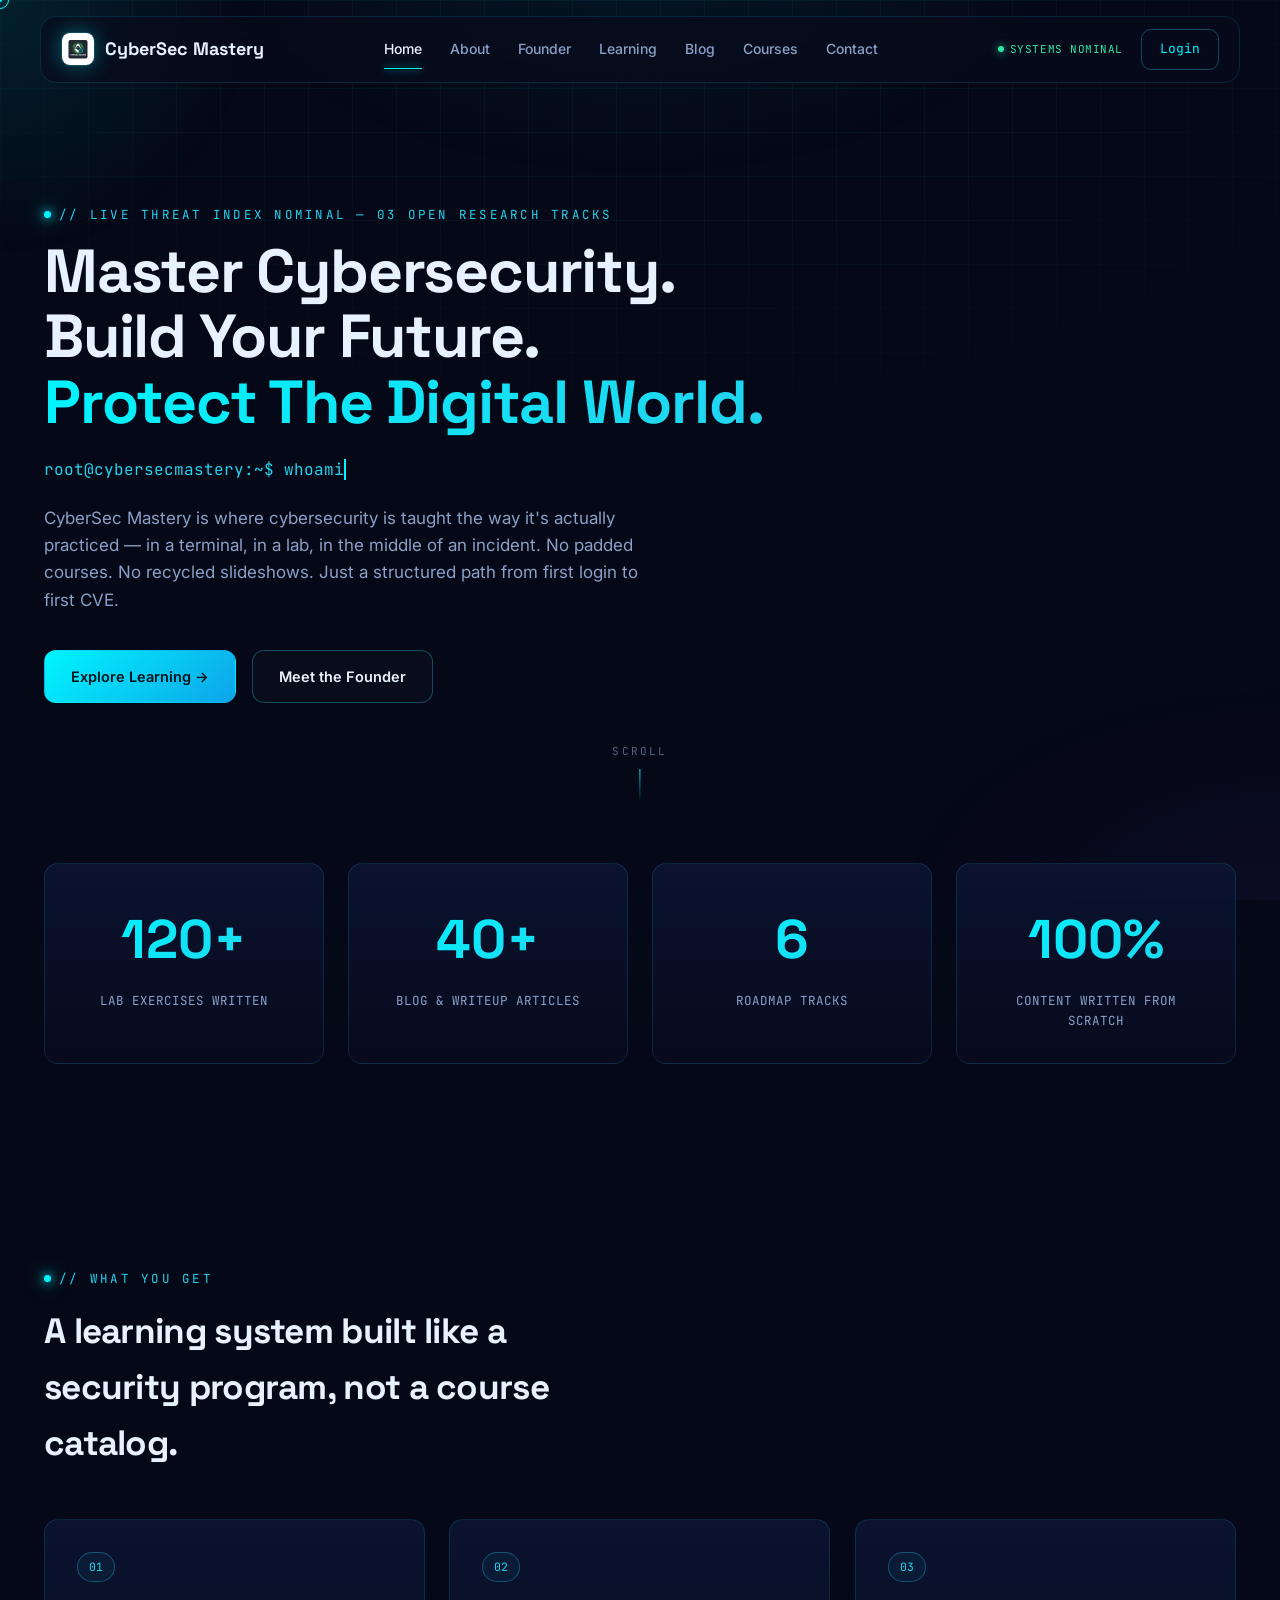
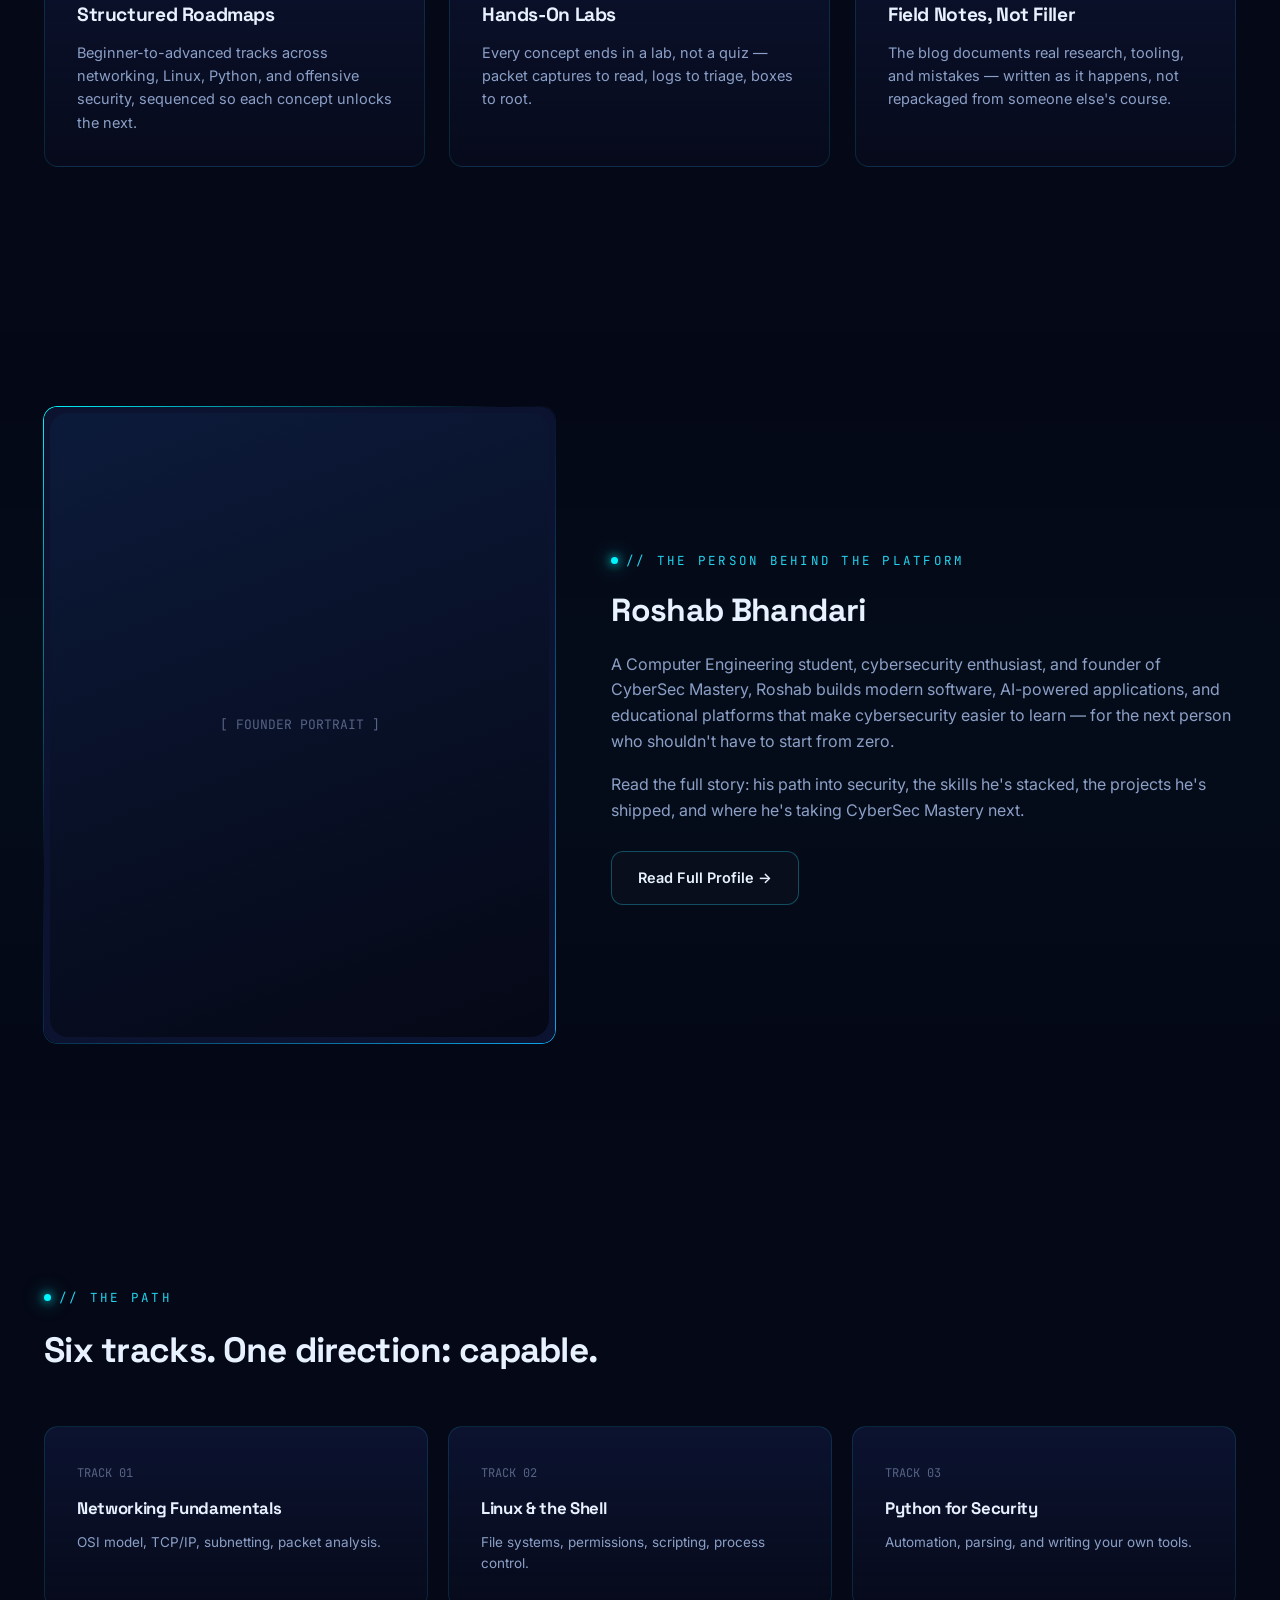
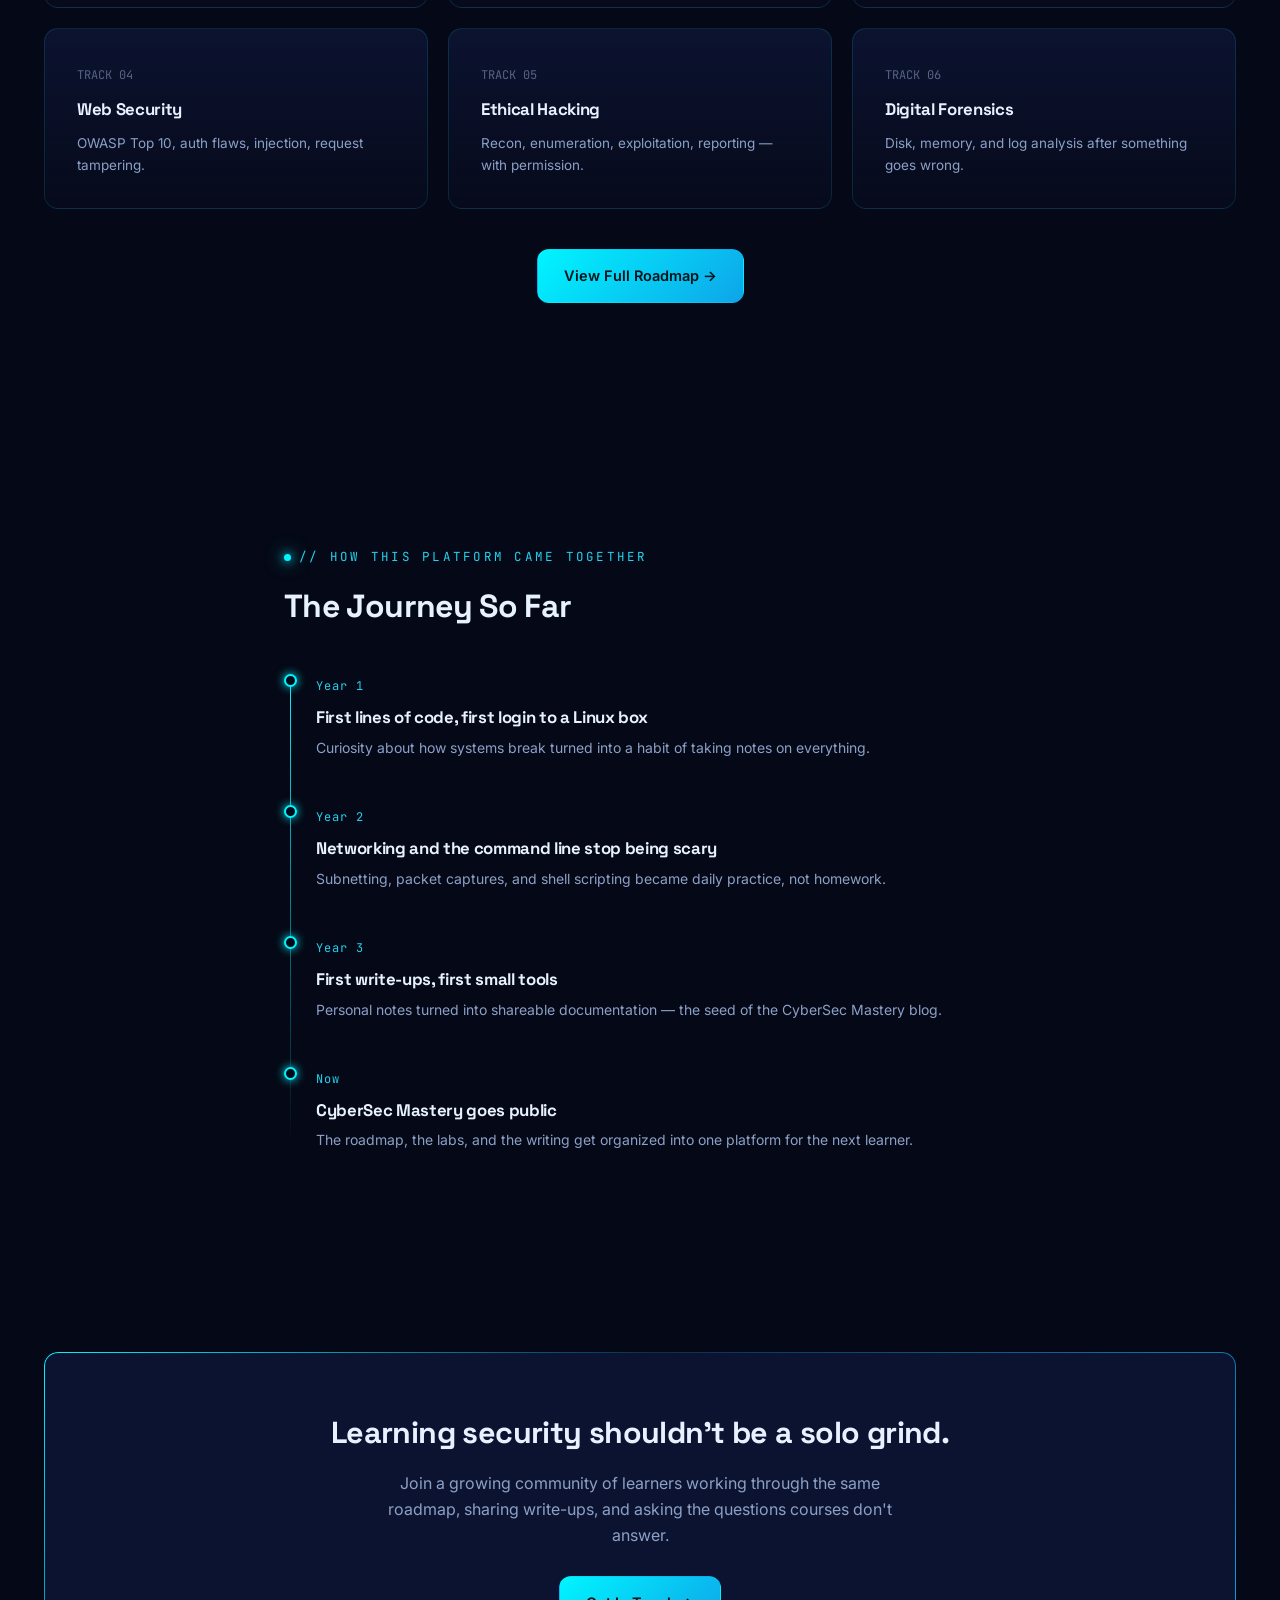
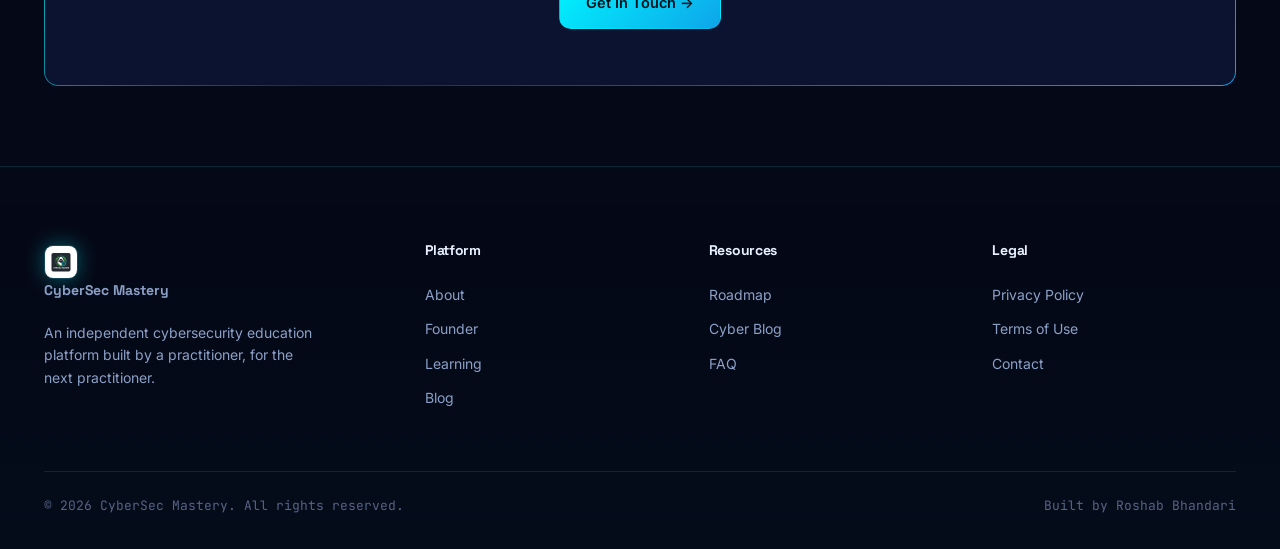
==== commit 7adf4f0a: "Add files via upload" ====
--- a/index.html
+++ b/index.html
@@ -234,6 +234,57 @@
   .nav-toggle{ display:block; background:none; border:none; color:var(--text); }
 }
 
+/* ---------------------------------------------------------------------
+   Mobile-friendly overrides. Most section layouts below were written as
+   inline styles (grid-template-columns:repeat(N,1fr) etc). Since inline
+   styles win on specificity, these use attribute selectors + !important
+   to force single-column stacking on small screens without having to
+   rewrite every section into CSS classes.
+   --------------------------------------------------------------------- */
+@media (max-width:700px){
+  [style*="grid-template-columns:repeat(2,1fr)"],
+  [style*="grid-template-columns:repeat(3,1fr)"],
+  [style*="grid-template-columns:repeat(4,1fr)"],
+  [style*="grid-template-columns:0.85fr 1.15fr"],
+  [style*="grid-template-columns:0.9fr 1.1fr"],
+  [style*="grid-template-columns:1fr 1fr"],
+  [style*="grid-template-columns:2fr 1fr 1fr"],
+  [style*="grid-template-columns:2fr 1fr"] {
+    grid-template-columns: 1fr !important;
+  }
+
+  .footer-grid{ grid-template-columns: 1fr !important; gap:32px !important; }
+
+  .page-hero{ padding: 130px 0 56px !important; }
+  .section{ padding: 72px 0 !important; }
+  .section-tight{ padding: 48px 0 !important; }
+
+  .container{ padding: 0 18px !important; }
+
+  h1{ font-size: clamp(2rem, 9vw, 2.6rem) !important; }
+  h2{ font-size: clamp(1.5rem, 7vw, 1.9rem) !important; }
+
+  .navbar{ padding: 10px 14px !important; }
+  .nav-logo{ font-size: 15px !important; }
+  .nav-logo .mark{ width: 28px !important; height: 28px !important; }
+  .nav-status{ display: none !important; }
+  .nav-cta{ padding: 7px 12px !important; font-size: 12px !important; }
+
+  .btn{ padding: 12px 18px !important; font-size: 13.5px !important; }
+
+  .timeline{ padding-left: 26px !important; }
+  .timeline-dot{ left: -26px !important; }
+
+  /* Course/dashboard/admin cards were built assuming desktop 3-col grids —
+     force them to a comfortable single column with readable spacing */
+  #courses-grid, #dashboard-my-courses, #dashboard-buy-grid,
+  #admin-article-list, #admin-courses-list, #founder-gallery-grid,
+  #admin-gallery-preview {
+    grid-template-columns: 1fr !important;
+  }
+}
+
+
 /* ---- Buttons ---- */
 .btn{
   display:inline-flex; align-items:center; gap:10px;
@@ -404,11 +455,12 @@
     <a href="#founder">Founder</a>
     <a href="#learning">Learning</a>
     <a href="#blog">Blog</a>
+    <a href="#courses">Courses</a>
     <a href="#contact">Contact</a>
   </div>
   <div style="display:flex;align-items:center;gap:18px;">
     <span class="nav-status">systems nominal</span>
-    <a href="#learning" class="nav-cta">Start Learning</a>
+    <a href="#dashboard" id="nav-account-link" class="nav-cta">Login</a>
     <button class="nav-toggle">☰</button>
   </div>
 </nav>
@@ -497,7 +549,7 @@
     <div class="container" style="display:grid;grid-template-columns:0.9fr 1.1fr;gap:56px;align-items:center;">
       <div class="reveal-left">
         <div class="gradient-border" style="padding:6px;">
-          <div style="border-radius:18px;overflow:hidden;aspect-ratio:4/5;background:linear-gradient(160deg,#0c1a3a,#050816);display:flex;align-items:center;justify-content:center;">
+          <div id="founder-portrait-home" style="border-radius:18px;overflow:hidden;aspect-ratio:4/5;background:linear-gradient(160deg,#0c1a3a,#050816);display:flex;align-items:center;justify-content:center;">
             <span class="mono text-faint" style="font-size:13px;">[ FOUNDER PORTRAIT ]</span>
           </div>
         </div>
@@ -617,7 +669,7 @@
     <div class="container" style="display:grid;grid-template-columns:0.85fr 1.15fr;gap:56px;align-items:center;">
       <div class="reveal-left">
         <div class="gradient-border" style="padding:6px;">
-          <div style="border-radius:18px;overflow:hidden;aspect-ratio:4/5;background:linear-gradient(160deg,#0c1a3a,#050816);display:flex;align-items:center;justify-content:center;">
+          <div id="founder-portrait-founder" style="border-radius:18px;overflow:hidden;aspect-ratio:4/5;background:linear-gradient(160deg,#0c1a3a,#050816);display:flex;align-items:center;justify-content:center;">
             <span class="mono text-faint" style="font-size:13px;">[ FOUNDER PORTRAIT ]</span>
           </div>
         </div>
@@ -849,12 +901,7 @@
     <div class="container">
       <p class="eyebrow">// gallery</p>
       <h2 style="font-size:1.7rem;margin-bottom:32px;">Photo Gallery</h2>
-      <div style="display:grid;grid-template-columns:repeat(4,1fr);gap:14px;">
-        <div class="card reveal" style="aspect-ratio:1;display:flex;align-items:center;justify-content:center;padding:0;"><span class="mono text-faint" style="font-size:11px;">IMG_01</span></div>
-        <div class="card reveal" style="aspect-ratio:1;display:flex;align-items:center;justify-content:center;padding:0;"><span class="mono text-faint" style="font-size:11px;">IMG_02</span></div>
-        <div class="card reveal" style="aspect-ratio:1;display:flex;align-items:center;justify-content:center;padding:0;"><span class="mono text-faint" style="font-size:11px;">IMG_03</span></div>
-        <div class="card reveal" style="aspect-ratio:1;display:flex;align-items:center;justify-content:center;padding:0;"><span class="mono text-faint" style="font-size:11px;">IMG_04</span></div>
-      </div>
+      <div id="founder-gallery-grid" style="display:grid;grid-template-columns:repeat(4,1fr);gap:14px;"></div>
     </div>
   </section>
 </section>
@@ -942,61 +989,121 @@
       <h1 style="max-width:640px;">The Cyber Blog</h1>
       <p class="text-dim reveal" style="margin-top:22px;font-size:17px;max-width:600px;">Research, tooling, and lessons learned — written as they happen, not repackaged from someone else's course.</p>
       <div style="display:flex;gap:14px;margin-top:32px;flex-wrap:wrap;">
-        <input type="text" placeholder="Search articles..." style="background:var(--bg-card);border:1px solid var(--border-strong);border-radius:10px;padding:12px 16px;color:var(--text);font-size:14px;width:280px;">
-        <span class="tag">All</span><span class="tag">Networking</span><span class="tag">Linux</span><span class="tag">Web Security</span><span class="tag">Forensics</span>
+        <input type="text" id="blog-search" placeholder="Search articles..." style="background:var(--bg-card);border:1px solid var(--border-strong);border-radius:10px;padding:12px 16px;color:var(--text);font-size:14px;width:280px;">
+        <span class="tag blog-filter active" data-filter="All" style="cursor:pointer;">All</span><span class="tag blog-filter" data-filter="Networking" style="cursor:pointer;">Networking</span><span class="tag blog-filter" data-filter="Linux" style="cursor:pointer;">Linux</span><span class="tag blog-filter" data-filter="Web Security" style="cursor:pointer;">Web Security</span><span class="tag blog-filter" data-filter="Forensics" style="cursor:pointer;">Forensics</span>
       </div>
     </div>
   </section>
 
   <section class="section">
     <div class="container">
-      <div style="display:grid;grid-template-columns:repeat(3,1fr);gap:24px;">
-
-        <a href="javascript:void(0)" class="card card-tilt reveal">
-          <span class="tag">Networking</span>
-          <h3 style="font-size:1.1rem;margin:14px 0 8px;">Reading a Packet Capture Like a Story, Not a Table</h3>
-          <p class="text-dim" style="font-size:14px;margin-bottom:14px;">Most beginners stare at Wireshark and see noise. Here's the sequence of questions that turns a capture into a narrative.</p>
-          <span class="mono text-faint" style="font-size:12px;">6 min read</span>
-        </a>
-
-        <a href="javascript:void(0)" class="card card-tilt reveal">
-          <span class="tag">Linux</span>
-          <h3 style="font-size:1.1rem;margin:14px 0 8px;">Permissions Aren't Boring — They're Attack Surface</h3>
-          <p class="text-dim" style="font-size:14px;margin-bottom:14px;">A practical walkthrough of how misconfigured file permissions become privilege escalation paths.</p>
-          <span class="mono text-faint" style="font-size:12px;">8 min read</span>
-        </a>
-
-        <a href="javascript:void(0)" class="card card-tilt reveal">
-          <span class="tag">Web Security</span>
-          <h3 style="font-size:1.1rem;margin:14px 0 8px;">The OWASP Top 10, Explained Through Requests You Can Actually Send</h3>
-          <p class="text-dim" style="font-size:14px;margin-bottom:14px;">Every entry on the list, paired with a request you can try against a deliberately vulnerable lab app.</p>
-          <span class="mono text-faint" style="font-size:12px;">11 min read</span>
-        </a>
-
-        <a href="javascript:void(0)" class="card card-tilt reveal">
-          <span class="tag">Python</span>
-          <h3 style="font-size:1.1rem;margin:14px 0 8px;">Writing Your First Recon Script Without Copy-Pasting One</h3>
-          <p class="text-dim" style="font-size:14px;margin-bottom:14px;">Why building a small, ugly script yourself teaches more than downloading a polished tool from GitHub.</p>
-          <span class="mono text-faint" style="font-size:12px;">7 min read</span>
-        </a>
-
-        <a href="javascript:void(0)" class="card card-tilt reveal">
-          <span class="tag">Forensics</span>
-          <h3 style="font-size:1.1rem;margin:14px 0 8px;">What a Compromised Log File Actually Looks Like</h3>
-          <p class="text-dim" style="font-size:14px;margin-bottom:14px;">Sample log excerpts, annotated line by line, to build the pattern recognition textbooks skip.</p>
-          <span class="mono text-faint" style="font-size:12px;">9 min read</span>
-        </a>
-
-        <a href="javascript:void(0)" class="card card-tilt reveal">
-          <span class="tag">Ethical Hacking</span>
-          <h3 style="font-size:1.1rem;margin:14px 0 8px;">Scope, Permission, and the Line That Actually Matters</h3>
-          <p class="text-dim" style="font-size:14px;margin-bottom:14px;">The unglamorous but essential conversation about consent, scope, and reporting before you touch a single tool.</p>
-          <span class="mono text-faint" style="font-size:12px;">5 min read</span>
-        </a>
-
-      </div>
-    </div>
-  </section>
+      <div id="blog-grid" style="display:grid;grid-template-columns:repeat(3,1fr);gap:24px;"></div>
+      <p id="blog-empty" class="text-dim mono" style="display:none;text-align:center;padding:40px 0;">No articles match your search yet.</p>
+    </div>
+  </section>
+</section>
+
+<section id="page-courses" class="page">
+<section class="page-hero">
+  <div class="container">
+    <p class="eyebrow">// paid learning tracks</p>
+    <h1 style="max-width:640px;">Courses</h1>
+    <p class="text-dim reveal" style="margin-top:22px;font-size:17px;max-width:600px;">Structured, hands-on courses that go deeper than the free roadmap. Browse freely — you'll only need an account when you're ready to buy.</p>
+  </div>
+</section>
+<section class="section">
+  <div class="container">
+    <div id="courses-grid" style="display:grid;grid-template-columns:repeat(3,1fr);gap:24px;"></div>
+    <p id="courses-empty" class="text-dim mono" style="display:none;text-align:center;padding:40px 0;">No courses available yet — check back soon.</p>
+    <p id="courses-error" class="mono" style="display:none;text-align:center;padding:40px 0;color:var(--amber);"></p>
+  </div>
+</section>
+</section>
+
+<section id="page-login" class="page">
+<section class="page-hero">
+  <div class="container" style="max-width:440px;">
+    <p class="eyebrow">// student login</p>
+    <h1 style="font-size:1.9rem;">Log In</h1>
+    <div class="card gradient-border" style="margin-top:24px;">
+      <div style="margin-bottom:16px;"><label class="mono" style="font-size:12px;color:var(--text-dim);display:block;margin-bottom:6px;">Email</label>
+        <input id="login-email" type="email" placeholder="you@example.com" autocomplete="username" style="width:100%;background:var(--bg-elevated);border:1px solid var(--border-strong);border-radius:8px;padding:11px 14px;color:var(--text);font-size:14px;"></div>
+      <div style="margin-bottom:8px;"><label class="mono" style="font-size:12px;color:var(--text-dim);display:block;margin-bottom:6px;">Password</label>
+        <div style="position:relative;">
+          <input id="login-password" type="password" placeholder="••••••••" autocomplete="current-password" style="width:100%;background:var(--bg-elevated);border:1px solid var(--border-strong);border-radius:8px;padding:11px 44px 11px 14px;color:var(--text);font-size:14px;">
+          <button type="button" class="password-toggle-btn" data-target="login-password" style="position:absolute;right:10px;top:50%;transform:translateY(-50%);background:none;border:none;color:var(--text-faint);font-size:12px;cursor:pointer;">Show</button>
+        </div>
+      </div>
+      <p id="login-field-error" class="mono" style="min-height:16px;font-size:12px;color:var(--amber);margin-bottom:12px;"></p>
+      <button id="login-submit-btn" type="button" class="btn btn-primary" style="width:100%;justify-content:center;">Log In</button>
+      <p id="login-status" class="mono" style="margin-top:12px;font-size:13px;"></p>
+      <p class="text-dim" style="margin-top:18px;font-size:14px;text-align:center;">No account yet? <a href="#register" style="color:var(--primary);">Register here</a></p>
+    </div>
+  </div>
+</section>
+</section>
+
+<section id="page-register" class="page">
+<section class="page-hero">
+  <div class="container" style="max-width:440px;">
+    <p class="eyebrow">// create an account</p>
+    <h1 style="font-size:1.9rem;">Register</h1>
+    <div class="card gradient-border" style="margin-top:24px;">
+      <div style="margin-bottom:16px;"><label class="mono" style="font-size:12px;color:var(--text-dim);display:block;margin-bottom:6px;">Email</label>
+        <input id="register-email" type="email" placeholder="you@example.com" autocomplete="username" style="width:100%;background:var(--bg-elevated);border:1px solid var(--border-strong);border-radius:8px;padding:11px 14px;color:var(--text);font-size:14px;"></div>
+      <div style="margin-bottom:8px;"><label class="mono" style="font-size:12px;color:var(--text-dim);display:block;margin-bottom:6px;">Password (min 8 characters)</label>
+        <div style="position:relative;">
+          <input id="register-password" type="password" placeholder="••••••••" autocomplete="new-password" style="width:100%;background:var(--bg-elevated);border:1px solid var(--border-strong);border-radius:8px;padding:11px 44px 11px 14px;color:var(--text);font-size:14px;">
+          <button type="button" class="password-toggle-btn" data-target="register-password" style="position:absolute;right:10px;top:50%;transform:translateY(-50%);background:none;border:none;color:var(--text-faint);font-size:12px;cursor:pointer;">Show</button>
+        </div>
+      </div>
+      <div class="skillbar" style="margin-bottom:8px;"><div id="register-strength-fill" class="skillbar-fill" data-static="1" style="width:0%;"></div></div>
+      <p id="register-strength-label" class="mono text-faint" style="font-size:11.5px;margin-bottom:12px;">Password strength</p>
+      <p id="register-field-error" class="mono" style="min-height:16px;font-size:12px;color:var(--amber);margin-bottom:12px;"></p>
+      <button id="register-submit-btn" type="button" class="btn btn-primary" style="width:100%;justify-content:center;">Create Account</button>
+      <p id="register-status" class="mono" style="margin-top:12px;font-size:13px;"></p>
+      <p class="text-dim" style="margin-top:18px;font-size:14px;text-align:center;">Already have an account? <a href="#login" style="color:var(--primary);">Log in here</a></p>
+    </div>
+  </div>
+</section>
+</section>
+
+<section id="page-dashboard" class="page">
+<section class="page-hero">
+  <div class="container">
+    <div id="dashboard-logged-out" style="display:none;max-width:520px;">
+      <p class="eyebrow">// my account</p>
+      <h1 style="font-size:1.9rem;">You're not logged in</h1>
+      <p class="text-dim" style="margin-top:16px;font-size:15px;">Log in or create an account to see your purchased courses.</p>
+      <div style="display:flex;gap:14px;margin-top:24px;">
+        <a href="#login" class="btn btn-primary">Log In</a>
+        <a href="#register" class="btn btn-ghost">Register</a>
+      </div>
+    </div>
+    <div id="dashboard-logged-in" style="display:none;">
+      <p class="eyebrow">// my account</p>
+      <h1 style="font-size:1.9rem;">My Dashboard</h1>
+      <p id="dashboard-email" class="text-dim mono" style="margin-top:8px;font-size:13px;"></p>
+      <p id="dashboard-payment-banner" class="mono" style="margin-top:16px;font-size:13.5px;display:none;padding:12px 16px;border-radius:8px;"></p>
+      <div style="margin-top:32px;">
+        <h3 style="font-size:1.1rem;margin-bottom:16px;">My Courses</h3>
+        <div id="dashboard-my-courses" style="display:grid;grid-template-columns:repeat(3,1fr);gap:20px;"></div>
+        <p id="dashboard-no-courses" class="text-dim" style="display:none;font-size:14px;">You haven't purchased any courses yet — <a href="#courses" style="color:var(--primary);">browse courses</a>.</p>
+      </div>
+      <div style="margin-top:40px;">
+        <button id="dashboard-logout-btn" type="button" class="btn btn-ghost">Log Out</button>
+      </div>
+    </div>
+  </div>
+</section>
+</section>
+
+<section id="page-course-content" class="page">
+<section class="page-hero">
+  <div class="container">
+    <div id="course-content-body"></div>
+  </div>
+</section>
 </section>
 
 <section id="page-contact" class="page">
@@ -1012,11 +1119,20 @@
     <div class="container" style="display:grid;grid-template-columns:1fr 1fr;gap:48px;">
       <div class="reveal-left">
         <div class="card">
-          <form id="contact-form">
-            <div style="margin-bottom:18px;"><label>Name</label><input type="text" required placeholder="Your name"></div>
-            <div style="margin-bottom:18px;"><label>Email</label><input type="email" required placeholder="you@example.com"></div>
-            <div style="margin-bottom:18px;"><label>Message</label><textarea rows="5" required placeholder="What's on your mind?"></textarea></div>
-            <button type="submit" class="btn btn-primary" style="width:100%;justify-content:center;">Send Message</button>
+          <form id="contact-form" novalidate>
+            <div style="margin-bottom:6px;"><label>Name</label><input id="contact-name" type="text" placeholder="Your name" style="width:100%;background:var(--bg-elevated);border:1px solid var(--border-strong);border-radius:8px;padding:11px 14px;color:var(--text);font-size:14px;margin-top:6px;"></div>
+            <p class="contact-field-error mono" data-for="contact-name" style="min-height:18px;font-size:12px;color:var(--amber);margin-bottom:8px;"></p>
+
+            <div style="margin-bottom:6px;"><label>Email</label><input id="contact-email" type="email" placeholder="you@example.com" style="width:100%;background:var(--bg-elevated);border:1px solid var(--border-strong);border-radius:8px;padding:11px 14px;color:var(--text);font-size:14px;margin-top:6px;"></div>
+            <p class="contact-field-error mono" data-for="contact-email" style="min-height:18px;font-size:12px;color:var(--amber);margin-bottom:8px;"></p>
+
+            <div style="margin-bottom:6px;"><label>Message</label><textarea id="contact-message" rows="5" placeholder="What's on your mind?" style="width:100%;background:var(--bg-elevated);border:1px solid var(--border-strong);border-radius:8px;padding:11px 14px;color:var(--text);font-size:14px;font-family:inherit;margin-top:6px;"></textarea></div>
+            <div style="display:flex;justify-content:space-between;align-items:center;margin-bottom:14px;">
+              <p class="contact-field-error mono" data-for="contact-message" style="min-height:18px;font-size:12px;color:var(--amber);margin:0;"></p>
+              <p id="contact-message-count" class="mono text-faint" style="font-size:11.5px;margin:0;">0/500</p>
+            </div>
+
+            <button id="contact-submit-btn" type="submit" class="btn btn-primary" style="width:100%;justify-content:center;">Send Message</button>
             <p id="form-status" class="mono" style="margin-top:14px;font-size:13px;"></p>
           </form>
         </div>
@@ -1028,6 +1144,7 @@
       </div>
     </div>
   </section>
+
 
   <section class="section" id="faq">
     <div class="container" style="max-width:760px;">
@@ -1089,6 +1206,171 @@
   </section>
 </section>
 
+<section id="page-admin" class="page">
+
+<div id="admin-lock-screen">
+<section class="page-hero">
+  <div class="container" style="max-width:520px;">
+    <p class="eyebrow">// restricted</p>
+    <h1 style="font-size:1.9rem;">Owner Access</h1>
+    <p class="text-dim reveal" style="margin-top:14px;font-size:15px;">
+      This area isn't linked anywhere on the public site. Enter the passphrase to continue.
+    </p>
+    <div id="lock-step-passphrase" class="card gradient-border" style="margin-top:24px;">
+      <label class="mono" style="font-size:12px;color:var(--text-dim);display:block;margin-bottom:8px;">Passphrase</label>
+      <input id="lock-passphrase" type="password" placeholder="••••••••" style="width:100%;background:var(--bg-elevated);border:1px solid var(--border-strong);border-radius:8px;padding:11px 14px;color:var(--text);font-size:14px;margin-bottom:14px;">
+      <button id="lock-unlock-btn" type="button" class="btn btn-primary" style="width:100%;justify-content:center;">Continue</button>
+      <p id="lock-status" class="mono" style="margin-top:12px;font-size:13px;"></p>
+    </div>
+
+    <div id="lock-step-otp" class="card gradient-border" style="margin-top:24px;display:none;">
+      <p class="text-dim" style="font-size:13.5px;margin-bottom:14px;">
+        Passphrase accepted. Click below to email a one-time 6-digit code to the admin address, then enter it here.
+      </p>
+      <button id="lock-send-otp-btn" type="button" class="btn btn-ghost" style="width:100%;justify-content:center;margin-bottom:14px;">Send Code to Admin Email</button>
+      <label class="mono" style="font-size:12px;color:var(--text-dim);display:block;margin-bottom:8px;">6-Digit Code</label>
+      <input id="lock-otp" type="text" inputmode="numeric" maxlength="6" placeholder="123456" style="width:100%;background:var(--bg-elevated);border:1px solid var(--border-strong);border-radius:8px;padding:11px 14px;color:var(--text);font-size:16px;letter-spacing:4px;text-align:center;margin-bottom:14px;">
+      <button id="lock-verify-otp-btn" type="button" class="btn btn-primary" style="width:100%;justify-content:center;">Verify Code</button>
+      <p id="lock-otp-status" class="mono" style="margin-top:12px;font-size:13px;"></p>
+    </div>
+  </div>
+</section>
+
+</div>
+
+<div id="admin-gated-content" style="display:none;">
+<section class="page-hero">
+  <div class="container" style="max-width:900px;">
+    <p class="eyebrow">// owner tools — not indexed, not linked from search engines</p>
+    <h1 style="font-size:2.2rem;">Article Manager</h1>
+    <p class="text-dim reveal" style="margin-top:16px;font-size:15.5px;max-width:640px;">
+      Add, edit, or remove blog articles below. Changes preview instantly on the Blog page and are saved to <em>this browser only</em> (via local storage) so you can keep tweaking safely. When you're happy, click <strong style="color:var(--text);">Copy Publish Code</strong> at the bottom and paste it into <code class="mono" style="color:var(--accent);">index.html</code> to make it live for every visitor — this site has no backend, so publishing always means committing the updated file to GitHub.
+    </p>
+  </div>
+</section>
+
+<section class="section-tight">
+  <div class="container" style="max-width:900px;">
+    <div class="card gradient-border">
+      <h3 id="admin-form-title" style="font-size:1.15rem;margin-bottom:20px;">Add New Article</h3>
+      <div style="display:grid;grid-template-columns:2fr 1fr 1fr;gap:16px;margin-bottom:16px;">
+        <div><label class="mono" style="font-size:12px;color:var(--text-dim);display:block;margin-bottom:6px;">Title</label>
+          <input id="admin-title" type="text" placeholder="Article title" style="width:100%;background:var(--bg-elevated);border:1px solid var(--border-strong);border-radius:8px;padding:11px 14px;color:var(--text);font-size:14px;"></div>
+        <div><label class="mono" style="font-size:12px;color:var(--text-dim);display:block;margin-bottom:6px;">Category</label>
+          <input id="admin-category" type="text" placeholder="e.g. Networking" style="width:100%;background:var(--bg-elevated);border:1px solid var(--border-strong);border-radius:8px;padding:11px 14px;color:var(--text);font-size:14px;"></div>
+        <div><label class="mono" style="font-size:12px;color:var(--text-dim);display:block;margin-bottom:6px;">Read Time</label>
+          <input id="admin-readtime" type="text" placeholder="e.g. 7 min read" style="width:100%;background:var(--bg-elevated);border:1px solid var(--border-strong);border-radius:8px;padding:11px 14px;color:var(--text);font-size:14px;"></div>
+      </div>
+      <div style="margin-bottom:16px;">
+        <label class="mono" style="font-size:12px;color:var(--text-dim);display:block;margin-bottom:6px;">Excerpt (shown on the card, 1-2 sentences)</label>
+        <textarea id="admin-excerpt" rows="2" placeholder="Short teaser for the article card" style="width:100%;background:var(--bg-elevated);border:1px solid var(--border-strong);border-radius:8px;padding:11px 14px;color:var(--text);font-size:14px;font-family:inherit;"></textarea>
+      </div>
+      <div style="margin-bottom:20px;">
+        <label class="mono" style="font-size:12px;color:var(--text-dim);display:block;margin-bottom:6px;">Full Article Content (separate paragraphs with a blank line)</label>
+        <textarea id="admin-content" rows="7" placeholder="Write the full article here..." style="width:100%;background:var(--bg-elevated);border:1px solid var(--border-strong);border-radius:8px;padding:11px 14px;color:var(--text);font-size:14px;font-family:inherit;"></textarea>
+      </div>
+      <div style="display:flex;gap:12px;flex-wrap:wrap;">
+        <button id="admin-save-btn" class="btn btn-primary" type="button">Save Article</button>
+        <button id="admin-clear-btn" class="btn btn-ghost" type="button">Clear / New Article</button>
+      </div>
+      <p id="admin-status" class="mono" style="margin-top:14px;font-size:13px;"></p>
+    </div>
+  </div>
+</section>
+
+<section class="section-tight">
+  <div class="container" style="max-width:900px;">
+    <h3 style="font-size:1.15rem;margin-bottom:20px;">Existing Articles</h3>
+    <div id="admin-article-list" style="display:flex;flex-direction:column;gap:12px;"></div>
+  </div>
+</section>
+
+<section class="section-tight">
+  <div class="container" style="max-width:900px;">
+    <div class="card gradient-border">
+      <h3 style="font-size:1.15rem;margin-bottom:10px;">Founder Portrait</h3>
+      <p class="text-dim" style="font-size:14px;margin-bottom:16px;">Replaces the founder photo shown on the Home and Founder pages. Images are automatically resized before saving to keep things fast.</p>
+      <div style="display:flex;gap:20px;align-items:center;flex-wrap:wrap;">
+        <div id="admin-portrait-preview" style="width:90px;height:112px;border-radius:10px;background:var(--bg-elevated);border:1px solid var(--border-strong);display:flex;align-items:center;justify-content:center;overflow:hidden;flex-shrink:0;">
+          <span class="mono text-faint" style="font-size:10px;text-align:center;">no portrait set</span>
+        </div>
+        <div style="display:flex;flex-direction:column;gap:10px;">
+          <label class="btn btn-ghost" style="cursor:pointer;display:inline-flex;">
+            Upload Portrait
+            <input id="admin-portrait-input" type="file" accept="image/*" style="display:none;">
+          </label>
+          <button id="admin-portrait-remove-btn" type="button" class="btn btn-ghost" style="color:var(--amber);border-color:var(--amber);">Remove Portrait</button>
+        </div>
+      </div>
+      <p id="admin-portrait-status" class="mono" style="margin-top:12px;font-size:13px;"></p>
+    </div>
+  </div>
+</section>
+
+<section class="section-tight">
+  <div class="container" style="max-width:900px;">
+    <div class="card gradient-border">
+      <h3 style="font-size:1.15rem;margin-bottom:10px;">Founder Gallery</h3>
+      <p class="text-dim" style="font-size:14px;margin-bottom:16px;">Add as many photos as you like to the gallery grid on the Founder page. Click a thumbnail's × to remove it.</p>
+      <label class="btn btn-primary" style="cursor:pointer;display:inline-flex;margin-bottom:18px;">
+        Add Gallery Photo(s)
+        <input id="admin-gallery-input" type="file" accept="image/*" multiple style="display:none;">
+      </label>
+      <div id="admin-gallery-preview" style="display:grid;grid-template-columns:repeat(auto-fill,minmax(90px,1fr));gap:10px;"></div>
+      <p id="admin-gallery-status" class="mono" style="margin-top:12px;font-size:13px;"></p>
+    </div>
+  </div>
+</section>
+
+<section class="section-tight">
+  <div class="container" style="max-width:900px;">
+    <div class="card gradient-border">
+      <h3 style="font-size:1.15rem;margin-bottom:6px;">Manage Courses</h3>
+      <p class="text-dim" style="font-size:14px;margin-bottom:18px;">This section talks directly to the backend (courses, videos, PDFs, pricing) — not local storage, so changes here are live for every visitor immediately, no copy/paste step needed. Requires <code class="mono" style="color:var(--accent);">API_BASE</code> to be set below in this file.</p>
+
+      <h4 style="font-size:1rem;margin-bottom:12px;">Add a New Course</h4>
+      <div style="display:grid;grid-template-columns:2fr 1fr;gap:14px;margin-bottom:14px;">
+        <input id="admin-course-title" type="text" placeholder="Course title" style="background:var(--bg-elevated);border:1px solid var(--border-strong);border-radius:8px;padding:11px 14px;color:var(--text);font-size:14px;">
+        <input id="admin-course-price" type="number" placeholder="Price (NPR)" style="background:var(--bg-elevated);border:1px solid var(--border-strong);border-radius:8px;padding:11px 14px;color:var(--text);font-size:14px;">
+      </div>
+      <textarea id="admin-course-description" rows="2" placeholder="Short course description" style="width:100%;background:var(--bg-elevated);border:1px solid var(--border-strong);border-radius:8px;padding:11px 14px;color:var(--text);font-size:14px;font-family:inherit;margin-bottom:14px;"></textarea>
+      <label class="btn btn-ghost" style="cursor:pointer;display:inline-flex;margin-bottom:14px;">
+        Upload Thumbnail (optional)
+        <input id="admin-course-thumbnail-input" type="file" accept="image/*" style="display:none;">
+      </label>
+      <div>
+        <button id="admin-course-create-btn" type="button" class="btn btn-primary">Create Course</button>
+      </div>
+      <p id="admin-course-create-status" class="mono" style="margin-top:12px;font-size:13px;"></p>
+
+      <h4 style="font-size:1rem;margin:32px 0 16px;">Existing Courses</h4>
+      <div id="admin-courses-list"></div>
+    </div>
+  </div>
+</section>
+
+<section class="section-tight">
+  <div class="container" style="max-width:900px;">
+    <div class="card">
+      <h3 style="font-size:1.15rem;margin-bottom:10px;">Publish Your Changes</h3>
+      <p class="text-dim" style="font-size:14px;margin-bottom:16px;">This box reflects your current articles <em>and</em> founder images as ready-to-paste code. Copy it, open <code class="mono" style="color:var(--accent);">index.html</code>, replace the existing <code class="mono" style="color:var(--accent);">const ARTICLES = [...]</code> and <code class="mono" style="color:var(--accent);">const FOUNDER_IMAGES = {...}</code> blocks near the top of the script with this, then commit and push to GitHub. Note: real photos make this box (and the file) noticeably bigger than the placeholder version — that's expected.</p>
+      <textarea id="admin-export" readonly rows="10" style="width:100%;background:#020510;border:1px solid var(--border-strong);border-radius:8px;padding:14px;color:var(--accent);font-size:12.5px;font-family:var(--font-mono);white-space:pre;overflow:auto;"></textarea>
+      <button id="admin-copy-btn" class="btn btn-primary" type="button" style="margin-top:14px;">Copy Publish Code</button>
+      <p id="admin-copy-status" class="mono" style="margin-top:10px;font-size:13px;"></p>
+    </div>
+  </div>
+</section>
+</div>
+</section>
+
+<section id="page-article-view" class="page">
+<section class="page-hero">
+  <div class="container">
+    <div id="article-view-content"></div>
+  </div>
+</section>
+</section>
+
 <section id="page-notfound" class="page">
 <div class="container" style="position:relative;z-index:1;">
     <p class="mono" style="color:var(--amber);letter-spacing:.2em;font-size:13px;">// ERR_ROUTE_NOT_FOUND</p>
@@ -1132,6 +1414,1092 @@
     </div>
   </div>
 </footer>
+
+<script>
+// ==========================================================================
+// CyberSec Mastery — Blog Article Data + Admin Editor
+// Everything here is local: articles live in this ARTICLES array (seeded
+// below) and are mirrored to localStorage so edits persist in this browser.
+// To publish changes for every visitor, use the Admin page's "Copy Publish
+// Code" button and paste the result over this ARTICLES array, then push
+// the updated index.html to GitHub.
+// ==========================================================================
+const ARTICLES = [
+  {
+    id: 'reading-packet-capture',
+    title: 'Reading a Packet Capture Like a Story, Not a Table',
+    category: 'Networking',
+    readTime: '6 min read',
+    excerpt: 'Most beginners stare at Wireshark and see noise. Here\'s the sequence of questions that turns a capture into a narrative.',
+    content: 'Most beginners open Wireshark, see thousands of rows, and immediately close the tab. The trick is to stop reading it as a table and start reading it as a story with a beginning, middle, and end.\n\nStart with the beginning: find the first packet of the conversation you care about, usually a TCP handshake or a DNS query. Ask "who is talking to whom, and why did this start now?"\n\nThen follow the middle: what request was sent, what response came back, and did anything take longer than expected? Timing gaps are often more informative than the payload itself.\n\nFinally, look at the end: how did the conversation close? A clean FIN/ACK looks very different from a connection that simply resets. Once you read captures this way, patterns that used to look like noise start looking like plot points.'
+  },
+  {
+    id: 'permissions-attack-surface',
+    title: 'Permissions Aren\'t Boring — They\'re Attack Surface',
+    category: 'Linux',
+    readTime: '8 min read',
+    excerpt: 'A practical walkthrough of how misconfigured file permissions become privilege escalation paths.',
+    content: 'File permissions get taught as a dry topic — read, write, execute, three digits, done. In practice, a single misconfigured permission is one of the most common privilege escalation paths on real systems.\n\nConsider a world-writable script that runs as root on a schedule. Anyone who can edit that file can get root the next time it runs, without ever touching a password. Consider a SUID binary that shells out to another program without a full path — that\'s a hijackable execution path.\n\nThe habit worth building is simple: whenever you land on a box, ask "what runs with more privilege than me, and can I influence it?" That one question turns a permissions review from busywork into the first real step of a privilege escalation assessment.'
+  },
+  {
+    id: 'owasp-top-10-requests',
+    title: 'The OWASP Top 10, Explained Through Requests You Can Actually Send',
+    category: 'Web Security',
+    readTime: '11 min read',
+    excerpt: 'Every entry on the list, paired with a request you can try against a deliberately vulnerable lab app.',
+    content: 'The OWASP Top 10 is usually taught as a list of names — injection, broken auth, XSS — that are easy to memorize and hard to actually recognize in a real request.\n\nThe fix is to pair every category with a request you can send yourself in a lab. For injection, that\'s a single quote in a login field and watching how the app responds. For broken access control, that\'s changing an ID in a URL you already have legitimate access to and seeing if the server checks who\'s asking.\n\nDone this way, the list stops being trivia and starts being a checklist you actually run through the next time you\'re looking at a login form, a search box, or an API endpoint.'
+  },
+  {
+    id: 'first-recon-script',
+    title: 'Writing Your First Recon Script Without Copy-Pasting One',
+    category: 'Python',
+    readTime: '7 min read',
+    excerpt: 'Why building a small, ugly script yourself teaches more than downloading a polished tool from GitHub.',
+    content: 'It\'s tempting to skip straight to downloading a mature recon tool with hundreds of stars on GitHub. That tool will work — but it won\'t teach you why it works.\n\nWriting your own script, even a rough fifteen-line one that just resolves a list of subdomains and checks which ones respond, forces you to understand what a request actually is: a socket, a timeout, a response code you have to handle.\n\nOnce you\'ve built that ugly version yourself, going back to read a polished tool\'s source code becomes far more useful, because you already know what problem every part of it is solving.'
+  },
+  {
+    id: 'compromised-log-file',
+    title: 'What a Compromised Log File Actually Looks Like',
+    category: 'Forensics',
+    readTime: '9 min read',
+    excerpt: 'Sample log excerpts, annotated line by line, to build the pattern recognition textbooks skip.',
+    content: 'Textbooks describe log analysis in the abstract — "look for anomalies" — without showing what an anomaly actually looks like next to a thousand lines of normal traffic.\n\nA compromised log rarely announces itself. It\'s a login that succeeds after nineteen failures in ninety seconds. It\'s a user agent that never appears anywhere else in the file. It\'s a request path that\'s almost identical to a hundred legitimate ones, except for one extra parameter.\n\nBuilding this kind of pattern recognition takes repetition: read real (or realistic sample) logs often enough, and the anomalies start to visually separate themselves from the noise before you\'ve even finished the first pass.'
+  },
+  {
+    id: 'scope-permission-line',
+    title: 'Scope, Permission, and the Line That Actually Matters',
+    category: 'Ethical Hacking',
+    readTime: '5 min read',
+    excerpt: 'The unglamorous but essential conversation about consent, scope, and reporting before you touch a single tool.',
+    content: 'Every ethical hacking roadmap eventually gets to tools and techniques, and it\'s easy to rush past the part that actually defines "ethical" in the phrase.\n\nScope is the boundary of what you\'re allowed to test — a specific host, a specific app, sometimes a specific time window. Permission is written confirmation that the owner of that system knows exactly what you\'re going to do. Reporting is how you hand back what you found in a way that\'s useful instead of alarming.\n\nSkip any one of those three, and the exact same technical action moves from professional security testing to a crime. That\'s the line worth internalizing before anything else on this roadmap.'
+  }
+];
+
+// Founder photos — empty by default (shows the placeholder box). Fill these
+// in via the Admin page's Founder Portrait / Founder Gallery uploaders, or
+// paste base64 image data URIs here directly if you prefer to edit by hand.
+const FOUNDER_IMAGES = {
+  portrait: '', // e.g. 'data:image/jpeg;base64,...'
+  gallery: []   // e.g. ['data:image/jpeg;base64,...', 'data:image/jpeg;base64,...']
+};
+
+(function(){
+  const STORAGE_KEY = 'csm_articles_v1';
+  const IMAGES_STORAGE_KEY = 'csm_founder_images_v1';
+  let articles = [...ARTICLES];
+  let founderImages = { portrait: FOUNDER_IMAGES.portrait, gallery: [...FOUNDER_IMAGES.gallery] };
+  let editingId = null;
+
+  function loadArticles(){
+    try {
+      const saved = localStorage.getItem(STORAGE_KEY);
+      if (saved) articles = JSON.parse(saved);
+    } catch(e){ /* fall back to seed data */ }
+  }
+  function persistArticles(){
+    try { localStorage.setItem(STORAGE_KEY, JSON.stringify(articles)); } catch(e){}
+  }
+  function loadFounderImages(){
+    try {
+      const saved = localStorage.getItem(IMAGES_STORAGE_KEY);
+      if (saved) founderImages = JSON.parse(saved);
+    } catch(e){ /* fall back to seed data */ }
+  }
+  function persistFounderImages(){
+    try { localStorage.setItem(IMAGES_STORAGE_KEY, JSON.stringify(founderImages)); } catch(e){
+      console.error('Could not save founder images — they may be too large for local storage.', e);
+    }
+  }
+  function slugify(str){
+    return str.toLowerCase().trim().replace(/[^a-z0-9]+/g,'-').replace(/(^-|-$)/g,'') || ('article-' + Date.now());
+  }
+  function resizeImageFile(file, maxDim, quality){
+    return new Promise((resolve, reject) => {
+      const reader = new FileReader();
+      reader.onerror = reject;
+      reader.onload = () => {
+        const img = new Image();
+        img.onerror = reject;
+        img.onload = () => {
+          let { width, height } = img;
+          if (width > height && width > maxDim){ height = Math.round(height * (maxDim / width)); width = maxDim; }
+          else if (height > maxDim){ width = Math.round(width * (maxDim / height)); height = maxDim; }
+          const canvas = document.createElement('canvas');
+          canvas.width = width; canvas.height = height;
+          canvas.getContext('2d').drawImage(img, 0, 0, width, height);
+          resolve(canvas.toDataURL('image/jpeg', quality || 0.82));
+        };
+        img.src = reader.result;
+      };
+      reader.readAsDataURL(file);
+    });
+  }
+
+  /* ---------- Blog rendering ---------- */
+
+  function renderBlog(filterCategory, searchTerm){
+    const grid = document.getElementById('blog-grid');
+    const empty = document.getElementById('blog-empty');
+    if (!grid) return;
+    filterCategory = filterCategory || 'All';
+    searchTerm = (searchTerm || '').toLowerCase();
+
+    const visible = articles.filter(a => {
+      const matchesCategory = filterCategory === 'All' || a.category === filterCategory;
+      const matchesSearch = !searchTerm || (a.title + ' ' + a.excerpt + ' ' + a.category).toLowerCase().includes(searchTerm);
+      return matchesCategory && matchesSearch;
+    });
+
+    grid.innerHTML = '';
+    visible.forEach(a => {
+      const card = document.createElement('a');
+      card.href = `#article-${a.id}`;
+      card.className = 'card card-tilt reveal in';
+      card.style.display = 'block';
+      card.innerHTML = `
+        <span class="tag">${a.category}</span>
+        <h3 style="font-size:1.1rem;margin:14px 0 8px;">${a.title}</h3>
+        <p class="text-dim" style="font-size:14px;margin-bottom:14px;">${a.excerpt}</p>
+        <span class="mono text-faint" style="font-size:12px;">${a.readTime}</span>
+        <div style="margin-top:14px;">
+          <span class="btn btn-ghost" style="padding:8px 16px;font-size:13px;pointer-events:none;">Read Full Article →</span>
+        </div>`;
+      grid.appendChild(card);
+    });
+    if (empty) empty.style.display = visible.length ? 'none' : 'block';
+  }
+
+  function renderArticleView(id){
+    const article = articles.find(a => a.id === id);
+    const container = document.getElementById('article-view-content');
+    if (!container) return false;
+    if (!article){
+      return false;
+    }
+    const paragraphs = article.content.split(/\n\s*\n/).map(p => `<p style="margin-bottom:16px;">${p}</p>`).join('');
+    container.innerHTML = `
+      <p class="eyebrow">// ${article.category}</p>
+      <h1 style="font-size:2.1rem;max-width:760px;">${article.title}</h1>
+      <p class="mono text-faint" style="margin-top:12px;font-size:12.5px;">${article.readTime}</p>
+      <div class="text-dim" style="margin-top:32px;font-size:16px;max-width:720px;">${paragraphs}</div>
+      <div style="margin-top:32px;">
+        <a href="#blog" class="btn btn-ghost">← Back to Blog</a>
+      </div>`;
+    return true;
+  }
+
+  function wireBlogControls(){
+    const search = document.getElementById('blog-search');
+    const filters = document.querySelectorAll('.blog-filter');
+    let activeFilter = 'All';
+    if (search){
+      search.addEventListener('input', () => renderBlog(activeFilter, search.value));
+    }
+    filters.forEach(tag => {
+      tag.addEventListener('click', () => {
+        filters.forEach(t => t.classList.remove('active'));
+        tag.classList.add('active');
+        activeFilter = tag.dataset.filter;
+        renderBlog(activeFilter, search ? search.value : '');
+      });
+    });
+  }
+
+  /* ---------- Admin: form + list + export ---------- */
+  function renderAdminList(){
+    const list = document.getElementById('admin-article-list');
+    if (!list) return;
+    list.innerHTML = '';
+    articles.forEach(a => {
+      const row = document.createElement('div');
+      row.className = 'card';
+      row.style.cssText = 'padding:16px 20px;display:flex;justify-content:space-between;align-items:center;gap:16px;flex-wrap:wrap;';
+      row.innerHTML = `
+        <div>
+          <span class="tag" style="margin-right:10px;">${a.category}</span>
+          <strong>${a.title}</strong>
+          <div class="mono text-faint" style="font-size:12px;margin-top:4px;">${a.readTime}</div>
+        </div>
+        <div style="display:flex;gap:8px;">
+          <button type="button" class="btn btn-ghost admin-edit-btn" style="padding:8px 14px;font-size:13px;">Edit</button>
+          <button type="button" class="btn btn-ghost admin-delete-btn" style="padding:8px 14px;font-size:13px;color:var(--amber);border-color:var(--amber);">Delete</button>
+        </div>`;
+      row.querySelector('.admin-edit-btn').addEventListener('click', () => startEdit(a.id));
+      row.querySelector('.admin-delete-btn').addEventListener('click', () => deleteArticle(a.id));
+      list.appendChild(row);
+    });
+  }
+
+  /* ---------- Founder images: public rendering ---------- */
+  function renderFounderPortrait(){
+    const html = founderImages.portrait
+      ? `<img src="${founderImages.portrait}" alt="Roshab Bhandari" style="width:100%;height:100%;object-fit:cover;">`
+      : `<span class="mono text-faint" style="font-size:13px;">[ FOUNDER PORTRAIT ]</span>`;
+    ['founder-portrait-home','founder-portrait-founder'].forEach(id => {
+      const el = document.getElementById(id);
+      if (el) el.innerHTML = html;
+    });
+  }
+
+  function renderFounderGallery(){
+    const grid = document.getElementById('founder-gallery-grid');
+    if (!grid) return;
+    if (!founderImages.gallery.length){
+      grid.innerHTML = ['IMG_01','IMG_02','IMG_03','IMG_04'].map(label =>
+        `<div class="card reveal in" style="aspect-ratio:1;display:flex;align-items:center;justify-content:center;padding:0;"><span class="mono text-faint" style="font-size:11px;">${label}</span></div>`
+      ).join('');
+      return;
+    }
+    grid.innerHTML = founderImages.gallery.map(src =>
+      `<div class="card reveal in" style="aspect-ratio:1;padding:0;overflow:hidden;"><img src="${src}" style="width:100%;height:100%;object-fit:cover;display:block;"></div>`
+    ).join('');
+  }
+
+  /* ---------- Founder images: admin controls ---------- */
+  function renderAdminPortraitPreview(){
+    const preview = document.getElementById('admin-portrait-preview');
+    if (!preview) return;
+    preview.innerHTML = founderImages.portrait
+      ? `<img src="${founderImages.portrait}" style="width:100%;height:100%;object-fit:cover;">`
+      : `<span class="mono text-faint" style="font-size:10px;text-align:center;">no portrait set</span>`;
+  }
+
+  function renderAdminGalleryPreview(){
+    const preview = document.getElementById('admin-gallery-preview');
+    if (!preview) return;
+    if (!founderImages.gallery.length){
+      preview.innerHTML = `<span class="mono text-faint" style="font-size:12px;">No gallery photos yet.</span>`;
+      return;
+    }
+    preview.innerHTML = founderImages.gallery.map((src, i) => `
+      <div style="position:relative;aspect-ratio:1;border-radius:8px;overflow:hidden;border:1px solid var(--border-strong);">
+        <img src="${src}" style="width:100%;height:100%;object-fit:cover;display:block;">
+        <button type="button" class="admin-gallery-remove-btn" data-idx="${i}" style="position:absolute;top:4px;right:4px;width:22px;height:22px;border-radius:50%;background:rgba(5,8,22,0.85);color:var(--amber);border:1px solid var(--amber);font-size:13px;line-height:1;cursor:pointer;">×</button>
+      </div>`).join('');
+    preview.querySelectorAll('.admin-gallery-remove-btn').forEach(btn => {
+      btn.addEventListener('click', () => {
+        founderImages.gallery.splice(Number(btn.dataset.idx), 1);
+        renderAdminGalleryPreview();
+        renderFounderGallery();
+        refreshExport();
+        persistFounderImages();
+      });
+    });
+  }
+
+  function wireFounderImageControls(){
+    const portraitInput = document.getElementById('admin-portrait-input');
+    const portraitRemoveBtn = document.getElementById('admin-portrait-remove-btn');
+    const portraitStatus = document.getElementById('admin-portrait-status');
+    const galleryInput = document.getElementById('admin-gallery-input');
+    const galleryStatus = document.getElementById('admin-gallery-status');
+
+    if (portraitInput){
+      portraitInput.addEventListener('change', async () => {
+        const file = portraitInput.files[0];
+        if (!file) return;
+        portraitStatus.textContent = '> Processing image...';
+        portraitStatus.style.color = 'var(--text-dim)';
+        try {
+          founderImages.portrait = await resizeImageFile(file, 700, 0.85);
+          renderAdminPortraitPreview();
+          renderFounderPortrait();
+          refreshExport();
+          persistFounderImages();
+          portraitStatus.textContent = '> Portrait updated. Saved to this browser.';
+          portraitStatus.style.color = 'var(--success)';
+        } catch(e){
+          portraitStatus.textContent = '> Could not process that image.';
+          portraitStatus.style.color = 'var(--amber)';
+        }
+        portraitInput.value = '';
+      });
+    }
+    if (portraitRemoveBtn){
+      portraitRemoveBtn.addEventListener('click', () => {
+        founderImages.portrait = '';
+        renderAdminPortraitPreview();
+        renderFounderPortrait();
+        refreshExport();
+        persistFounderImages();
+        portraitStatus.textContent = '> Portrait removed.';
+        portraitStatus.style.color = 'var(--success)';
+      });
+    }
+    if (galleryInput){
+      galleryInput.addEventListener('change', async () => {
+        const files = Array.from(galleryInput.files || []);
+        if (!files.length) return;
+        galleryStatus.textContent = '> Processing image(s)...';
+        galleryStatus.style.color = 'var(--text-dim)';
+        try {
+          for (const file of files){
+            const dataUrl = await resizeImageFile(file, 900, 0.82);
+            founderImages.gallery.push(dataUrl);
+          }
+          renderAdminGalleryPreview();
+          renderFounderGallery();
+          refreshExport();
+          persistFounderImages();
+          galleryStatus.textContent = `> Added ${files.length} photo(s). Saved to this browser.`;
+          galleryStatus.style.color = 'var(--success)';
+        } catch(e){
+          galleryStatus.textContent = '> Could not process one or more images.';
+          galleryStatus.style.color = 'var(--amber)';
+        }
+        galleryInput.value = '';
+      });
+    }
+  }
+
+  function refreshExport(){
+    const exportBox = document.getElementById('admin-export');
+    if (!exportBox) return;
+    const body = articles.map(a => `  {\n    id: ${JSON.stringify(a.id)},\n    title: ${JSON.stringify(a.title)},\n    category: ${JSON.stringify(a.category)},\n    readTime: ${JSON.stringify(a.readTime)},\n    excerpt: ${JSON.stringify(a.excerpt)},\n    content: ${JSON.stringify(a.content)}\n  }`).join(',\n');
+    const articlesCode = `const ARTICLES = [\n${body}\n];`;
+    const imagesCode = `const FOUNDER_IMAGES = {\n  portrait: ${JSON.stringify(founderImages.portrait)},\n  gallery: ${JSON.stringify(founderImages.gallery, null, 2)}\n};`;
+    exportBox.value = `${articlesCode}\n\n${imagesCode}`;
+  }
+
+  function refreshAll(){
+    renderBlog('All','');
+    renderFounderPortrait();
+    renderFounderGallery();
+    renderAdminList();
+    renderAdminPortraitPreview();
+    renderAdminGalleryPreview();
+    refreshExport();
+    persistArticles();
+    persistFounderImages();
+  }
+
+  function startEdit(id){
+    const a = articles.find(x => x.id === id);
+    if (!a) return;
+    editingId = id;
+    document.getElementById('admin-form-title').textContent = 'Edit Article';
+    document.getElementById('admin-title').value = a.title;
+    document.getElementById('admin-category').value = a.category;
+    document.getElementById('admin-readtime').value = a.readTime;
+    document.getElementById('admin-excerpt').value = a.excerpt;
+    document.getElementById('admin-content').value = a.content;
+    document.getElementById('admin-status').textContent = '';
+    window.scrollTo({top:0, behavior:'smooth'});
+  }
+
+  function clearForm(){
+    editingId = null;
+    document.getElementById('admin-form-title').textContent = 'Add New Article';
+    ['admin-title','admin-category','admin-readtime','admin-excerpt','admin-content'].forEach(id => {
+      const el = document.getElementById(id);
+      if (el) el.value = '';
+    });
+    document.getElementById('admin-status').textContent = '';
+  }
+
+  function saveArticle(){
+    const title = document.getElementById('admin-title').value.trim();
+    const category = document.getElementById('admin-category').value.trim();
+    const readTime = document.getElementById('admin-readtime').value.trim() || '5 min read';
+    const excerpt = document.getElementById('admin-excerpt').value.trim();
+    const content = document.getElementById('admin-content').value.trim();
+    const status = document.getElementById('admin-status');
+
+    if (!title || !category || !excerpt || !content){
+      status.textContent = '> Please fill in title, category, excerpt, and content.';
+      status.style.color = 'var(--amber)';
+      return;
+    }
+
+    if (editingId){
+      const idx = articles.findIndex(a => a.id === editingId);
+      if (idx > -1){
+        articles[idx] = { ...articles[idx], title, category, readTime, excerpt, content };
+      }
+      status.textContent = '> Article updated. Saved to this browser — copy the publish code below when ready.';
+    } else {
+      const id = slugify(title);
+      articles.unshift({ id, title, category, readTime, excerpt, content });
+      status.textContent = '> Article added. Saved to this browser — copy the publish code below when ready.';
+    }
+    status.style.color = 'var(--success)';
+    clearForm();
+    refreshAll();
+  }
+
+  function deleteArticle(id){
+    if (!confirm('Delete this article? This only affects your local preview until you publish.')) return;
+    articles = articles.filter(a => a.id !== id);
+    if (editingId === id) clearForm();
+    refreshAll();
+  }
+
+  function wireAdminControls(){
+    const saveBtn = document.getElementById('admin-save-btn');
+    const clearBtn = document.getElementById('admin-clear-btn');
+    const copyBtn = document.getElementById('admin-copy-btn');
+    if (saveBtn) saveBtn.addEventListener('click', saveArticle);
+    if (clearBtn) clearBtn.addEventListener('click', clearForm);
+    if (copyBtn) copyBtn.addEventListener('click', () => {
+      const exportBox = document.getElementById('admin-export');
+      const copyStatus = document.getElementById('admin-copy-status');
+      exportBox.select();
+      exportBox.setSelectionRange(0, 999999);
+      let ok = false;
+      try {
+        if (navigator.clipboard && navigator.clipboard.writeText){
+          navigator.clipboard.writeText(exportBox.value);
+          ok = true;
+        } else {
+          ok = document.execCommand('copy');
+        }
+      } catch(e){ ok = false; }
+      if (copyStatus){
+        copyStatus.textContent = ok
+          ? '> Copied. Paste this over the ARTICLES array in index.html, then commit & push.'
+          : '> Could not auto-copy — the text is selected, press Ctrl/Cmd+C to copy manually.';
+        copyStatus.style.color = ok ? 'var(--success)' : 'var(--amber)';
+      }
+    });
+  }
+
+  /* ---------- Owner passphrase gate + SMTP OTP second factor ---------- */
+  // SHA-256 hex digest of the passphrase — NOT the passphrase itself, so it
+  // isn't sitting in plain text in view-source. Default passphrase below the
+  // constant. To set your own: open this site's browser console and run
+  //   crypto.subtle.digest('SHA-256', new TextEncoder().encode('yourNewPassphrase'))
+  //     .then(buf => console.log(Array.from(new Uint8Array(buf)).map(b => b.toString(16).padStart(2,'0')).join('')))
+  // then paste the printed hex string in as PASSPHRASE_HASH below.
+  const PASSPHRASE_HASH = 'a777dca1a8b9842974c7b1dc69370051ebd68a4d1aab786a077d6a5efbe1cc70'; // default: "csm-owner-2026"
+  const UNLOCK_SESSION_KEY = 'csm_owner_unlocked';
+
+  // URL of the unified backend (Flask + SQLite + Cloudinary + eSewa).
+  // Leave blank ('') to skip the OTP step entirely and rely on the
+  // passphrase alone. Same API_BASE as the courses/accounts module below —
+  // set it once and both features start working.
+  const SMTP_API_BASE = ''; // e.g. 'https://csm-backend.onrender.com'
+  const ADMIN_EMAIL_FIXED = 'roshabbhandari1334@gmail.com'; // must match ADMIN_EMAIL on the backend
+
+  let otpTicket = null;
+  let otpExpiresAt = null;
+
+  async function sha256Hex(text){
+    const buf = await crypto.subtle.digest('SHA-256', new TextEncoder().encode(text));
+    return Array.from(new Uint8Array(buf)).map(b => b.toString(16).padStart(2,'0')).join('');
+  }
+
+  function revealAdminContent(){
+    const lock = document.getElementById('admin-lock-screen');
+    const gated = document.getElementById('admin-gated-content');
+    if (lock) lock.style.display = 'none';
+    if (gated) gated.style.display = 'block';
+    refreshAll();
+    if (typeof window.loadAdminCourses === 'function') window.loadAdminCourses();
+  }
+
+  function wireLockScreen(){
+    const passStep = document.getElementById('lock-step-passphrase');
+    const otpStep = document.getElementById('lock-step-otp');
+    const passBtn = document.getElementById('lock-unlock-btn');
+    const passInput = document.getElementById('lock-passphrase');
+    const passStatus = document.getElementById('lock-status');
+    const sendOtpBtn = document.getElementById('lock-send-otp-btn');
+    const otpInput = document.getElementById('lock-otp');
+    const verifyOtpBtn = document.getElementById('lock-verify-otp-btn');
+    const otpStatus = document.getElementById('lock-otp-status');
+    if (!passBtn || !passInput) return;
+
+    // stay unlocked for the rest of this browser tab session only
+    if (sessionStorage.getItem(UNLOCK_SESSION_KEY) === 'yes'){
+      revealAdminContent();
+      return;
+    }
+
+    async function tryPassphrase(){
+      const hash = await sha256Hex(passInput.value);
+      if (hash === PASSPHRASE_HASH){
+        passStatus.textContent = '';
+        if (!SMTP_API_BASE){
+          // no backend configured — passphrase alone is enough
+          sessionStorage.setItem(UNLOCK_SESSION_KEY, 'yes');
+          revealAdminContent();
+          return;
+        }
+        passStep.style.display = 'none';
+        otpStep.style.display = 'block';
+      } else {
+        passStatus.textContent = '> Incorrect passphrase.';
+        passStatus.style.color = 'var(--amber)';
+        passInput.value = '';
+      }
+    }
+
+    async function sendOtp(){
+      otpStatus.textContent = '> Sending code...';
+      otpStatus.style.color = 'var(--text-dim)';
+      try {
+        const resp = await fetch(SMTP_API_BASE + '/api/admin/send-otp', {
+          method: 'POST',
+          headers: { 'Content-Type': 'application/json' },
+          body: JSON.stringify({ email: ADMIN_EMAIL_FIXED })
+        });
+        const data = await resp.json();
+        if (!resp.ok || !data.ticket){
+          otpStatus.textContent = '> ' + (data.error || 'Could not send code.');
+          otpStatus.style.color = 'var(--amber)';
+          return;
+        }
+        otpTicket = data.ticket;
+        otpExpiresAt = data.expiresAt;
+        otpStatus.textContent = '> Code sent — check the admin inbox (valid 5 minutes).';
+        otpStatus.style.color = 'var(--success)';
+      } catch (e){
+        otpStatus.textContent = '> Network error reaching the backend.';
+        otpStatus.style.color = 'var(--amber)';
+      }
+    }
+
+    async function verifyOtp(){
+      if (!otpTicket){
+        otpStatus.textContent = '> Send a code first.';
+        otpStatus.style.color = 'var(--amber)';
+        return;
+      }
+      try {
+        const resp = await fetch(SMTP_API_BASE + '/api/admin/verify-otp', {
+          method: 'POST',
+          headers: { 'Content-Type': 'application/json' },
+          body: JSON.stringify({ email: ADMIN_EMAIL_FIXED, otp: otpInput.value.trim(), ticket: otpTicket, expiresAt: otpExpiresAt })
+        });
+        const data = await resp.json();
+        if (data.valid){
+          sessionStorage.setItem(UNLOCK_SESSION_KEY, 'yes');
+          if (data.token && typeof window.setAdminToken === 'function') window.setAdminToken(data.token);
+          revealAdminContent();
+        } else {
+          otpStatus.textContent = '> ' + (data.reason || 'Incorrect code.');
+          otpStatus.style.color = 'var(--amber)';
+        }
+      } catch (e){
+        otpStatus.textContent = '> Network error verifying code.';
+        otpStatus.style.color = 'var(--amber)';
+      }
+    }
+
+    passBtn.addEventListener('click', tryPassphrase);
+    passInput.addEventListener('keydown', (e) => { if (e.key === 'Enter') tryPassphrase(); });
+    if (sendOtpBtn) sendOtpBtn.addEventListener('click', sendOtp);
+    if (verifyOtpBtn) verifyOtpBtn.addEventListener('click', verifyOtp);
+    if (otpInput) otpInput.addEventListener('keydown', (e) => { if (e.key === 'Enter') verifyOtp(); });
+  }
+
+  document.addEventListener('DOMContentLoaded', () => {
+    loadArticles();
+    loadFounderImages();
+    wireBlogControls();
+    wireAdminControls();
+    wireFounderImageControls();
+    wireLockScreen();
+    renderBlog('All','');
+    renderFounderPortrait();
+    renderFounderGallery();
+  });
+  window.renderArticleView = renderArticleView;
+})();
+</script>
+
+<script>
+// ==========================================================================
+// CyberSec Mastery — Courses, Accounts, Payment, Admin Course Manager
+// Everything in this block talks to the separate backend (Flask + SQLite +
+// Cloudinary + eSewa). Set API_BASE below once you've deployed it.
+// ==========================================================================
+(function(){
+  // Set this to your deployed backend URL, e.g. 'https://csm-backend.onrender.com'
+  const API_BASE = '';
+
+  const TOKEN_KEY = 'csm_user_token';
+  const USER_KEY = 'csm_user_info';
+  const ADMIN_TOKEN_KEY = 'csm_admin_token';
+
+  function getUserToken(){ return localStorage.getItem(TOKEN_KEY) || ''; }
+  function getUserInfo(){ try { return JSON.parse(localStorage.getItem(USER_KEY) || 'null'); } catch(e){ return null; } }
+  function setSession(token, user){
+    localStorage.setItem(TOKEN_KEY, token);
+    localStorage.setItem(USER_KEY, JSON.stringify(user));
+  }
+  function clearSession(){
+    localStorage.removeItem(TOKEN_KEY);
+    localStorage.removeItem(USER_KEY);
+  }
+  function getAdminToken(){ return sessionStorage.getItem(ADMIN_TOKEN_KEY) || ''; }
+  function setAdminToken(token){ sessionStorage.setItem(ADMIN_TOKEN_KEY, token); }
+
+  async function apiFetch(path, options){
+    options = options || {};
+    options.headers = options.headers || {};
+    if (!API_BASE){
+      throw new Error('API_BASE is not configured yet — set it in index.html once the backend is deployed.');
+    }
+    const resp = await fetch(API_BASE + path, options);
+    let data = {};
+    try { data = await resp.json(); } catch(e){ /* some responses have no body */ }
+    if (!resp.ok) throw Object.assign(new Error(data.error || 'Request failed'), { data, status: resp.status });
+    return data;
+  }
+
+  function updateNavAccountLink(){
+    const link = document.getElementById('nav-account-link');
+    if (!link) return;
+    const user = getUserInfo();
+    link.textContent = user ? 'Dashboard' : 'Login';
+    link.setAttribute('href', user ? '#dashboard' : '#login');
+  }
+
+  /* ---------- Public: Courses grid ---------- */
+  async function loadCoursesGrid(){
+    const grid = document.getElementById('courses-grid');
+    const empty = document.getElementById('courses-empty');
+    const errorEl = document.getElementById('courses-error');
+    if (!grid) return;
+    errorEl.style.display = 'none';
+    try {
+      const courses = await apiFetch('/api/courses');
+      grid.innerHTML = '';
+      if (!courses.length){ empty.style.display = 'block'; return; }
+      empty.style.display = 'none';
+      courses.forEach(c => {
+        const card = document.createElement('div');
+        card.className = 'card card-tilt reveal in';
+        card.innerHTML = `
+          <div style="aspect-ratio:16/9;border-radius:10px;overflow:hidden;margin-bottom:16px;background:var(--bg-elevated);display:flex;align-items:center;justify-content:center;">
+            ${c.thumbnailUrl ? `<img src="${c.thumbnailUrl}" style="width:100%;height:100%;object-fit:cover;">` : `<span class="mono text-faint" style="font-size:11px;">[ THUMBNAIL ]</span>`}
+          </div>
+          <h3 style="font-size:1.1rem;margin-bottom:8px;">${c.title}</h3>
+          <p class="text-dim" style="font-size:14px;margin-bottom:14px;">${c.description || ''}</p>
+          <div style="display:flex;justify-content:space-between;align-items:center;">
+            <span class="tag">${c.lessonCount} lesson${c.lessonCount === 1 ? '' : 's'}</span>
+            <span class="mono" style="font-size:15px;color:var(--primary);font-weight:600;">NPR ${c.price}</span>
+          </div>
+          <a href="#dashboard" class="btn btn-primary" style="width:100%;justify-content:center;margin-top:16px;">View / Buy →</a>`;
+        grid.appendChild(card);
+      });
+    } catch(e){
+      errorEl.textContent = '> ' + e.message;
+      errorEl.style.display = 'block';
+    }
+  }
+
+  /* ---------- Auth: register / login ---------- */
+  function isValidEmail(value){
+    return /^[^\s@]+@[^\s@]+\.[^\s@]+$/.test(value);
+  }
+
+  function passwordStrength(pw){
+    let score = 0;
+    if (pw.length >= 8) score++;
+    if (pw.length >= 12) score++;
+    if (/[A-Z]/.test(pw) && /[a-z]/.test(pw)) score++;
+    if (/[0-9]/.test(pw)) score++;
+    if (/[^A-Za-z0-9]/.test(pw)) score++;
+    return Math.min(score, 4); // 0-4
+  }
+
+  function wirePasswordToggles(){
+    document.querySelectorAll('.password-toggle-btn').forEach(btn => {
+      btn.addEventListener('click', () => {
+        const input = document.getElementById(btn.dataset.target);
+        if (!input) return;
+        const isHidden = input.type === 'password';
+        input.type = isHidden ? 'text' : 'password';
+        btn.textContent = isHidden ? 'Hide' : 'Show';
+      });
+    });
+  }
+
+  function wireAuthForms(){
+    const registerBtn = document.getElementById('register-submit-btn');
+    const loginBtn = document.getElementById('login-submit-btn');
+    const registerPassword = document.getElementById('register-password');
+    const strengthFill = document.getElementById('register-strength-fill');
+    const strengthLabel = document.getElementById('register-strength-label');
+
+    wirePasswordToggles();
+
+    // If already logged in, visiting #login or #register just bounces to the dashboard
+    if (getUserInfo() && (location.hash === '#login' || location.hash === '#register')){
+      location.hash = '#dashboard';
+    }
+
+    if (registerPassword && strengthFill){
+      const labels = ['Too weak', 'Weak', 'Okay', 'Good', 'Strong'];
+      const colors = ['#F5A623', '#F5A623', '#0EA5E9', '#22D3EE', '#2EE6A6'];
+      registerPassword.addEventListener('input', () => {
+        const score = registerPassword.value ? passwordStrength(registerPassword.value) : 0;
+        strengthFill.style.width = (score / 4 * 100) + '%';
+        strengthFill.style.background = colors[score];
+        strengthLabel.textContent = registerPassword.value ? labels[score] : 'Password strength';
+      });
+    }
+
+    async function doRegister(){
+      const email = document.getElementById('register-email').value.trim();
+      const password = document.getElementById('register-password').value;
+      const status = document.getElementById('register-status');
+      const fieldError = document.getElementById('register-field-error');
+      fieldError.textContent = '';
+
+      if (!isValidEmail(email)){ fieldError.textContent = '> Please enter a valid email address.'; return; }
+      if (password.length < 8){ fieldError.textContent = '> Password must be at least 8 characters.'; return; }
+
+      registerBtn.disabled = true;
+      registerBtn.textContent = 'Creating account...';
+      status.textContent = '';
+      try {
+        const data = await apiFetch('/api/register', {
+          method: 'POST', headers: { 'Content-Type': 'application/json' },
+          body: JSON.stringify({ email, password })
+        });
+        setSession(data.token, data.user);
+        updateNavAccountLink();
+        location.hash = '#dashboard';
+      } catch(e){
+        status.textContent = '> ' + e.message;
+        status.style.color = 'var(--amber)';
+        registerBtn.disabled = false;
+        registerBtn.textContent = 'Create Account';
+      }
+    }
+
+    async function doLogin(){
+      const email = document.getElementById('login-email').value.trim();
+      const password = document.getElementById('login-password').value;
+      const status = document.getElementById('login-status');
+      const fieldError = document.getElementById('login-field-error');
+      fieldError.textContent = '';
+
+      if (!isValidEmail(email)){ fieldError.textContent = '> Please enter a valid email address.'; return; }
+      if (!password){ fieldError.textContent = '> Please enter your password.'; return; }
+
+      loginBtn.disabled = true;
+      loginBtn.textContent = 'Logging in...';
+      status.textContent = '';
+      try {
+        const data = await apiFetch('/api/login', {
+          method: 'POST', headers: { 'Content-Type': 'application/json' },
+          body: JSON.stringify({ email, password })
+        });
+        setSession(data.token, data.user);
+        updateNavAccountLink();
+        location.hash = '#dashboard';
+      } catch(e){
+        status.textContent = '> ' + e.message;
+        status.style.color = 'var(--amber)';
+        loginBtn.disabled = false;
+        loginBtn.textContent = 'Log In';
+      }
+    }
+
+    if (registerBtn){
+      registerBtn.addEventListener('click', doRegister);
+      document.getElementById('register-password').addEventListener('keydown', (e) => { if (e.key === 'Enter') doRegister(); });
+    }
+    if (loginBtn){
+      loginBtn.addEventListener('click', doLogin);
+      document.getElementById('login-password').addEventListener('keydown', (e) => { if (e.key === 'Enter') doLogin(); });
+    }
+    const logoutBtn = document.getElementById('dashboard-logout-btn');
+    if (logoutBtn){
+      logoutBtn.addEventListener('click', () => {
+        clearSession();
+        updateNavAccountLink();
+        location.hash = '#home';
+      });
+    }
+  }
+
+  /* ---------- Dashboard ---------- */
+  async function refreshDashboard(paymentAnchor){
+    const loggedOut = document.getElementById('dashboard-logged-out');
+    const loggedIn = document.getElementById('dashboard-logged-in');
+    const user = getUserInfo();
+    const token = getUserToken();
+
+    if (!user || !token){
+      loggedOut.style.display = 'block';
+      loggedIn.style.display = 'none';
+      return;
+    }
+    loggedOut.style.display = 'none';
+    loggedIn.style.display = 'block';
+    document.getElementById('dashboard-email').textContent = user.email;
+
+    const banner = document.getElementById('dashboard-payment-banner');
+    if (paymentAnchor === 'payment-success'){
+      banner.textContent = '> Payment successful — your course has been added below.';
+      banner.style.color = 'var(--success)';
+      banner.style.background = 'rgba(46,230,166,0.08)';
+      banner.style.display = 'block';
+    } else if (paymentAnchor === 'payment-failed'){
+      banner.textContent = '> Payment did not complete. No charge should have been made — try again below.';
+      banner.style.color = 'var(--amber)';
+      banner.style.background = 'rgba(245,166,35,0.08)';
+      banner.style.display = 'block';
+    } else {
+      banner.style.display = 'none';
+    }
+
+    try {
+      const me = await apiFetch('/api/me', { headers: { 'Authorization': 'Bearer ' + token } });
+      const allCourses = await apiFetch('/api/courses');
+      const myCourses = allCourses.filter(c => me.enrolledCourseIds.includes(c.id));
+      const otherCourses = allCourses.filter(c => !me.enrolledCourseIds.includes(c.id));
+
+      const grid = document.getElementById('dashboard-my-courses');
+      const noCourses = document.getElementById('dashboard-no-courses');
+      grid.innerHTML = '';
+      if (!myCourses.length){
+        noCourses.style.display = 'block';
+      } else {
+        noCourses.style.display = 'none';
+        myCourses.forEach(c => {
+          const card = document.createElement('a');
+          card.href = `#course-content-${c.id}`;
+          card.className = 'card card-tilt';
+          card.style.display = 'block';
+          card.innerHTML = `<h3 style="font-size:1rem;margin-bottom:8px;">${c.title}</h3><span class="tag">Continue →</span>`;
+          grid.appendChild(card);
+        });
+      }
+
+      if (otherCourses.length){
+        const browseSection = document.createElement('div');
+        browseSection.style.marginTop = '40px';
+        browseSection.innerHTML = `<h3 style="font-size:1.1rem;margin-bottom:16px;">Available to Purchase</h3>
+          <div id="dashboard-buy-grid" style="display:grid;grid-template-columns:repeat(3,1fr);gap:20px;"></div>`;
+        document.getElementById('dashboard-logged-in').appendChild(browseSection);
+        const buyGrid = browseSection.querySelector('#dashboard-buy-grid');
+        otherCourses.forEach(c => {
+          const card = document.createElement('div');
+          card.className = 'card';
+          card.innerHTML = `<h3 style="font-size:1rem;margin-bottom:8px;">${c.title}</h3>
+            <p class="mono" style="font-size:14px;color:var(--primary);margin-bottom:12px;">NPR ${c.price}</p>
+            <button type="button" class="btn btn-primary buy-course-btn" data-id="${c.id}" style="width:100%;justify-content:center;">Buy with eSewa</button>`;
+          card.querySelector('.buy-course-btn').addEventListener('click', () => buyCourse(c.id));
+          buyGrid.appendChild(card);
+        });
+      }
+    } catch(e){
+      console.error('dashboard load error:', e);
+    }
+  }
+
+  async function buyCourse(courseId){
+    const token = getUserToken();
+    try {
+      const form = await apiFetch('/api/payment/initiate', {
+        method: 'POST',
+        headers: { 'Content-Type': 'application/json', 'Authorization': 'Bearer ' + token },
+        body: JSON.stringify({ courseId })
+      });
+      // eSewa requires a REAL form submission (browser navigation), not fetch
+      const formEl = document.createElement('form');
+      formEl.method = 'POST';
+      formEl.action = form.action_url;
+      Object.entries(form.fields).forEach(([key, value]) => {
+        const input = document.createElement('input');
+        input.type = 'hidden'; input.name = key; input.value = value;
+        formEl.appendChild(input);
+      });
+      document.body.appendChild(formEl);
+      formEl.submit();
+    } catch(e){
+      alert('Could not start payment: ' + e.message);
+    }
+  }
+
+  /* ---------- Course content viewer ---------- */
+  async function renderCourseContentView(courseId){
+    const container = document.getElementById('course-content-body');
+    const token = getUserToken();
+    if (!container) return false;
+    if (!token){
+      location.hash = '#login';
+      return false;
+    }
+    try {
+      const course = await apiFetch(`/api/courses/${courseId}/content`, {
+        headers: { 'Authorization': 'Bearer ' + token }
+      });
+      const lessonsHtml = course.lessons.map(l => {
+        if (l.kind === 'video'){
+          return `<div class="card" style="margin-bottom:16px;"><h3 style="font-size:1rem;margin-bottom:12px;">${l.title}</h3><video controls style="width:100%;border-radius:8px;" src="${l.url}"></video></div>`;
+        }
+        return `<div class="card" style="margin-bottom:16px;display:flex;justify-content:space-between;align-items:center;"><h3 style="font-size:1rem;">${l.title}</h3><a href="${l.url}" target="_blank" class="btn btn-ghost">Open ${l.kind === 'pdf' ? 'PDF' : 'File'} →</a></div>`;
+      }).join('');
+      container.innerHTML = `
+        <p class="eyebrow">// enrolled</p>
+        <h1 style="font-size:2rem;max-width:700px;">${course.title}</h1>
+        <p class="text-dim" style="margin-top:12px;max-width:700px;">${course.description || ''}</p>
+        <div style="margin-top:32px;max-width:700px;">${lessonsHtml || '<p class="text-dim">No lessons uploaded yet.</p>'}</div>
+        <div style="margin-top:24px;"><a href="#dashboard" class="btn btn-ghost">← Back to Dashboard</a></div>`;
+      return true;
+    } catch(e){
+      container.innerHTML = `<p class="text-dim">${e.message}</p><a href="#dashboard" class="btn btn-ghost" style="margin-top:16px;">← Back to Dashboard</a>`;
+      return true;
+    }
+  }
+
+  /* ---------- Admin: Courses manager (backend-connected) ---------- */
+  async function adminApiFetch(path, options){
+    options = options || {};
+    options.headers = options.headers || {};
+    options.headers['Authorization'] = 'Bearer ' + getAdminToken();
+    return apiFetch(path, options);
+  }
+
+  async function loadAdminCourses(){
+    const list = document.getElementById('admin-courses-list');
+    if (!list) return;
+    try {
+      const courses = await adminApiFetch('/api/admin/courses');
+      list.innerHTML = courses.map(c => `
+        <div class="card" style="margin-bottom:16px;">
+          <div style="display:flex;justify-content:space-between;align-items:flex-start;gap:16px;flex-wrap:wrap;">
+            <div>
+              <strong>${c.title}</strong>
+              <p class="mono text-faint" style="font-size:12px;margin-top:4px;">NPR ${c.price} · ${c.lessons.length} lesson(s)</p>
+            </div>
+            <button type="button" class="btn btn-ghost admin-delete-course-btn" data-id="${c.id}" style="color:var(--amber);border-color:var(--amber);padding:8px 14px;font-size:13px;">Delete Course</button>
+          </div>
+          <div style="margin-top:14px;">
+            ${c.lessons.map(l => `<div style="display:flex;justify-content:space-between;align-items:center;padding:8px 0;border-top:1px solid var(--border);font-size:13.5px;">
+              <span>${l.title} <span class="tag" style="margin-left:8px;">${l.kind}</span></span>
+              <button type="button" class="btn btn-ghost admin-delete-lesson-btn" data-id="${l.id}" style="padding:4px 10px;font-size:12px;color:var(--amber);border-color:var(--amber);">Remove</button>
+            </div>`).join('')}
+          </div>
+          <div style="margin-top:14px;display:flex;gap:10px;flex-wrap:wrap;">
+            <input type="text" class="admin-lesson-title" placeholder="Lesson title" style="flex:1;min-width:140px;background:var(--bg-elevated);border:1px solid var(--border-strong);border-radius:8px;padding:8px 12px;color:var(--text);font-size:13px;">
+            <select class="admin-lesson-kind" style="background:var(--bg-elevated);border:1px solid var(--border-strong);border-radius:8px;padding:8px 12px;color:var(--text);font-size:13px;">
+              <option value="video">Video</option>
+              <option value="pdf">PDF</option>
+              <option value="note">Note/File</option>
+            </select>
+            <label class="btn btn-ghost admin-lesson-upload-label" style="cursor:pointer;font-size:13px;padding:8px 14px;">
+              Upload File
+              <input type="file" class="admin-lesson-file-input" data-course-id="${c.id}" style="display:none;">
+            </label>
+          </div>
+          <p class="admin-lesson-status mono" style="margin-top:8px;font-size:12.5px;"></p>
+        </div>`).join('');
+
+      list.querySelectorAll('.admin-delete-course-btn').forEach(btn => {
+        btn.addEventListener('click', async () => {
+          if (!confirm('Delete this course and all its lessons?')) return;
+          await adminApiFetch(`/api/admin/courses/${btn.dataset.id}`, { method: 'DELETE' });
+          loadAdminCourses();
+        });
+      });
+      list.querySelectorAll('.admin-delete-lesson-btn').forEach(btn => {
+        btn.addEventListener('click', async () => {
+          await adminApiFetch(`/api/admin/lessons/${btn.dataset.id}`, { method: 'DELETE' });
+          loadAdminCourses();
+        });
+      });
+      list.querySelectorAll('.admin-lesson-file-input').forEach(input => {
+        input.addEventListener('change', async () => {
+          const file = input.files[0];
+          if (!file) return;
+          const card = input.closest('.card');
+          const title = card.querySelector('.admin-lesson-title').value.trim() || file.name;
+          const kind = card.querySelector('.admin-lesson-kind').value;
+          const status = card.querySelector('.admin-lesson-status');
+          const courseId = input.dataset.courseId;
+          status.textContent = '> Uploading...';
+          status.style.color = 'var(--text-dim)';
+          try {
+            const fd = new FormData();
+            fd.append('file', file);
+            fd.append('resourceType', kind === 'video' ? 'video' : (kind === 'pdf' ? 'raw' : 'auto'));
+            const uploadResp = await fetch(API_BASE + '/api/admin/upload', {
+              method: 'POST',
+              headers: { 'Authorization': 'Bearer ' + getAdminToken() },
+              body: fd
+            });
+            const uploadData = await uploadResp.json();
+            if (!uploadResp.ok) throw new Error(uploadData.error || 'Upload failed');
+            await adminApiFetch(`/api/admin/courses/${courseId}/lessons`, {
+              method: 'POST', headers: { 'Content-Type': 'application/json' },
+              body: JSON.stringify({ title, kind, url: uploadData.url })
+            });
+            loadAdminCourses();
+          } catch(e){
+            status.textContent = '> ' + e.message;
+            status.style.color = 'var(--amber)';
+          }
+        });
+      });
+    } catch(e){
+      list.innerHTML = `<p class="text-dim mono" style="font-size:13px;">${e.message}</p>`;
+    }
+  }
+
+  function wireAdminCourseForm(){
+    const createBtn = document.getElementById('admin-course-create-btn');
+    if (!createBtn) return;
+    createBtn.addEventListener('click', async () => {
+      const title = document.getElementById('admin-course-title').value.trim();
+      const description = document.getElementById('admin-course-description').value.trim();
+      const price = parseFloat(document.getElementById('admin-course-price').value || '0');
+      const thumbInput = document.getElementById('admin-course-thumbnail-input');
+      const status = document.getElementById('admin-course-create-status');
+      status.textContent = '> Saving...';
+      status.style.color = 'var(--text-dim)';
+      try {
+        let thumbnailUrl = '';
+        if (thumbInput.files[0]){
+          const fd = new FormData();
+          fd.append('file', thumbInput.files[0]);
+          fd.append('resourceType', 'image');
+          const uploadResp = await fetch(API_BASE + '/api/admin/upload', {
+            method: 'POST', headers: { 'Authorization': 'Bearer ' + getAdminToken() }, body: fd
+          });
+          const uploadData = await uploadResp.json();
+          if (!uploadResp.ok) throw new Error(uploadData.error || 'Thumbnail upload failed');
+          thumbnailUrl = uploadData.url;
+        }
+        await adminApiFetch('/api/admin/courses', {
+          method: 'POST', headers: { 'Content-Type': 'application/json' },
+          body: JSON.stringify({ title, description, price, thumbnailUrl })
+        });
+        status.textContent = '> Course created.';
+        status.style.color = 'var(--success)';
+        document.getElementById('admin-course-title').value = '';
+        document.getElementById('admin-course-description').value = '';
+        document.getElementById('admin-course-price').value = '';
+        thumbInput.value = '';
+        loadAdminCourses();
+      } catch(e){
+        status.textContent = '> ' + e.message;
+        status.style.color = 'var(--amber)';
+      }
+    });
+  }
+
+  window.refreshDashboard = refreshDashboard;
+  window.isLoggedIn = () => !!getUserInfo();
+  window.renderCourseContentView = renderCourseContentView;
+  window.loadAdminCourses = loadAdminCourses;
+  window.setAdminToken = setAdminToken;
+
+  document.addEventListener('DOMContentLoaded', () => {
+    updateNavAccountLink();
+    loadCoursesGrid();
+    wireAuthForms();
+    wireAdminCourseForm();
+  });
+})();
+</script>
 
 <script>
 // CyberSec Mastery — shared interaction layer (vanilla JS, zero external APIs)
@@ -1233,7 +2601,7 @@
   counters.forEach(el => counterIO.observe(el));
 
   /* ---------- Skill bars ---------- */
-  const bars = document.querySelectorAll('.skillbar-fill');
+  const bars = document.querySelectorAll('.skillbar-fill:not([data-static])');
   const barIO = new IntersectionObserver((entries) => {
     entries.forEach(entry => {
       if (entry.isIntersecting){
@@ -1279,14 +2647,74 @@
   /* ---------- Contact form (local only, no external API) ---------- */
   const form = document.querySelector('#contact-form');
   if (form){
+    const nameInput = document.getElementById('contact-name');
+    const emailInput = document.getElementById('contact-email');
+    const messageInput = document.getElementById('contact-message');
+    const countEl = document.getElementById('contact-message-count');
+    const submitBtn = document.getElementById('contact-submit-btn');
+    const MAX_MESSAGE = 500;
+
+    function fieldError(id){ return document.querySelector(`.contact-field-error[data-for="${id}"]`); }
+    function setError(id, message){
+      const el = fieldError(id);
+      if (el) el.textContent = message ? '> ' + message : '';
+    }
+    function isValidEmail(value){
+      return /^[^\s@]+@[^\s@]+\.[^\s@]+$/.test(value);
+    }
+
+    if (messageInput && countEl){
+      messageInput.addEventListener('input', () => {
+        const len = messageInput.value.length;
+        countEl.textContent = `${len}/${MAX_MESSAGE}`;
+        countEl.style.color = len > MAX_MESSAGE ? 'var(--amber)' : 'var(--text-faint)';
+      });
+    }
+
+    function validateForm(){
+      let ok = true;
+      const name = nameInput.value.trim();
+      const email = emailInput.value.trim();
+      const message = messageInput.value.trim();
+
+      if (name.length < 2){ setError('contact-name', 'Please enter your name.'); ok = false; }
+      else setError('contact-name', '');
+
+      if (!isValidEmail(email)){ setError('contact-email', 'Please enter a valid email address.'); ok = false; }
+      else setError('contact-email', '');
+
+      if (message.length < 10){ setError('contact-message', 'Message should be at least 10 characters.'); ok = false; }
+      else if (message.length > MAX_MESSAGE){ setError('contact-message', `Message is too long — please keep it under ${MAX_MESSAGE} characters.`); ok = false; }
+      else setError('contact-message', '');
+
+      return ok;
+    }
+
     form.addEventListener('submit', (e) => {
       e.preventDefault();
       const status = document.querySelector('#form-status');
-      if (status){
-        status.textContent = '> Message queued locally. Connect a backend or email service to deliver it — this demo stores nothing and calls no external API.';
-        status.style.color = 'var(--success)';
+      if (!validateForm()){
+        if (status){
+          status.textContent = '> Please fix the highlighted fields above.';
+          status.style.color = 'var(--amber)';
+        }
+        return;
       }
-      form.reset();
+      submitBtn.disabled = true;
+      submitBtn.textContent = 'Sending...';
+      // Simulated send — no backend wired to this form yet. Swap this
+      // timeout for a real fetch() to your contact endpoint or a service
+      // like Formspree when you're ready.
+      setTimeout(() => {
+        if (status){
+          status.textContent = '> Message queued locally. Connect a backend or email service to deliver it — this demo stores nothing and calls no external API.';
+          status.style.color = 'var(--success)';
+        }
+        submitBtn.disabled = false;
+        submitBtn.textContent = 'Send Message';
+        form.reset();
+        if (countEl){ countEl.textContent = `0/${MAX_MESSAGE}`; countEl.style.color = 'var(--text-faint)'; }
+      }, 500);
     });
   }
 
@@ -1308,7 +2736,9 @@
   var idMap = {
     home:'page-home', about:'page-about', founder:'page-founder',
     learning:'page-learning', blog:'page-blog', contact:'page-contact',
-    privacy:'page-privacy', terms:'page-terms'
+    privacy:'page-privacy', terms:'page-terms', 'owner-x7f2q9': 'page-admin',
+    courses:'page-courses', login:'page-login', register:'page-register',
+    dashboard:'page-dashboard'
   };
   function parseHash(){
     var raw = (location.hash || '#home').replace('#','');
@@ -1317,15 +2747,36 @@
   }
   function showPage(){
     var parsed = parseHash();
-    var targetId = idMap[parsed.page] || 'page-notfound';
+    var targetId = idMap[parsed.page];
+
+    if (!targetId && parsed.page.indexOf('article-') === 0){
+      var slug = parsed.page.slice('article-'.length);
+      var ok = typeof window.renderArticleView === 'function' && window.renderArticleView(slug);
+      targetId = ok ? 'page-article-view' : 'page-notfound';
+    }
+    if (!targetId && parsed.page.indexOf('course-content-') === 0){
+      var courseId = parsed.page.slice('course-content-'.length);
+      var okCourse = typeof window.renderCourseContentView === 'function' && window.renderCourseContentView(courseId);
+      targetId = okCourse ? 'page-course-content' : 'page-notfound';
+    }
+    if (!targetId) targetId = 'page-notfound';
+
+    if (parsed.page === 'dashboard' && typeof window.refreshDashboard === 'function'){
+      window.refreshDashboard(parsed.anchor);
+    }
+    if ((parsed.page === 'login' || parsed.page === 'register') && typeof window.isLoggedIn === 'function' && window.isLoggedIn()){
+      location.hash = '#dashboard';
+      return;
+    }
+
     document.querySelectorAll('.page').forEach(function(p){ p.classList.remove('active'); });
     var target = document.getElementById(targetId) || document.getElementById('page-notfound');
     target.classList.add('active');
     document.querySelectorAll('.nav-links a[href^="#"]').forEach(function(a){
       var href = a.getAttribute('href').replace('#','').split(':')[0];
-      a.classList.toggle('active', href === parsed.page);
+      a.classList.toggle('active', href === parsed.page || (href === 'blog' && parsed.page.indexOf('article-') === 0));
     });
-    if (parsed.anchor){
+    if (parsed.anchor && parsed.anchor.indexOf('payment-') !== 0){
       var el = document.getElementById(parsed.anchor);
       if (el){ setTimeout(function(){ el.scrollIntoView({behavior:'smooth', block:'start'}); }, 60); return; }
     }
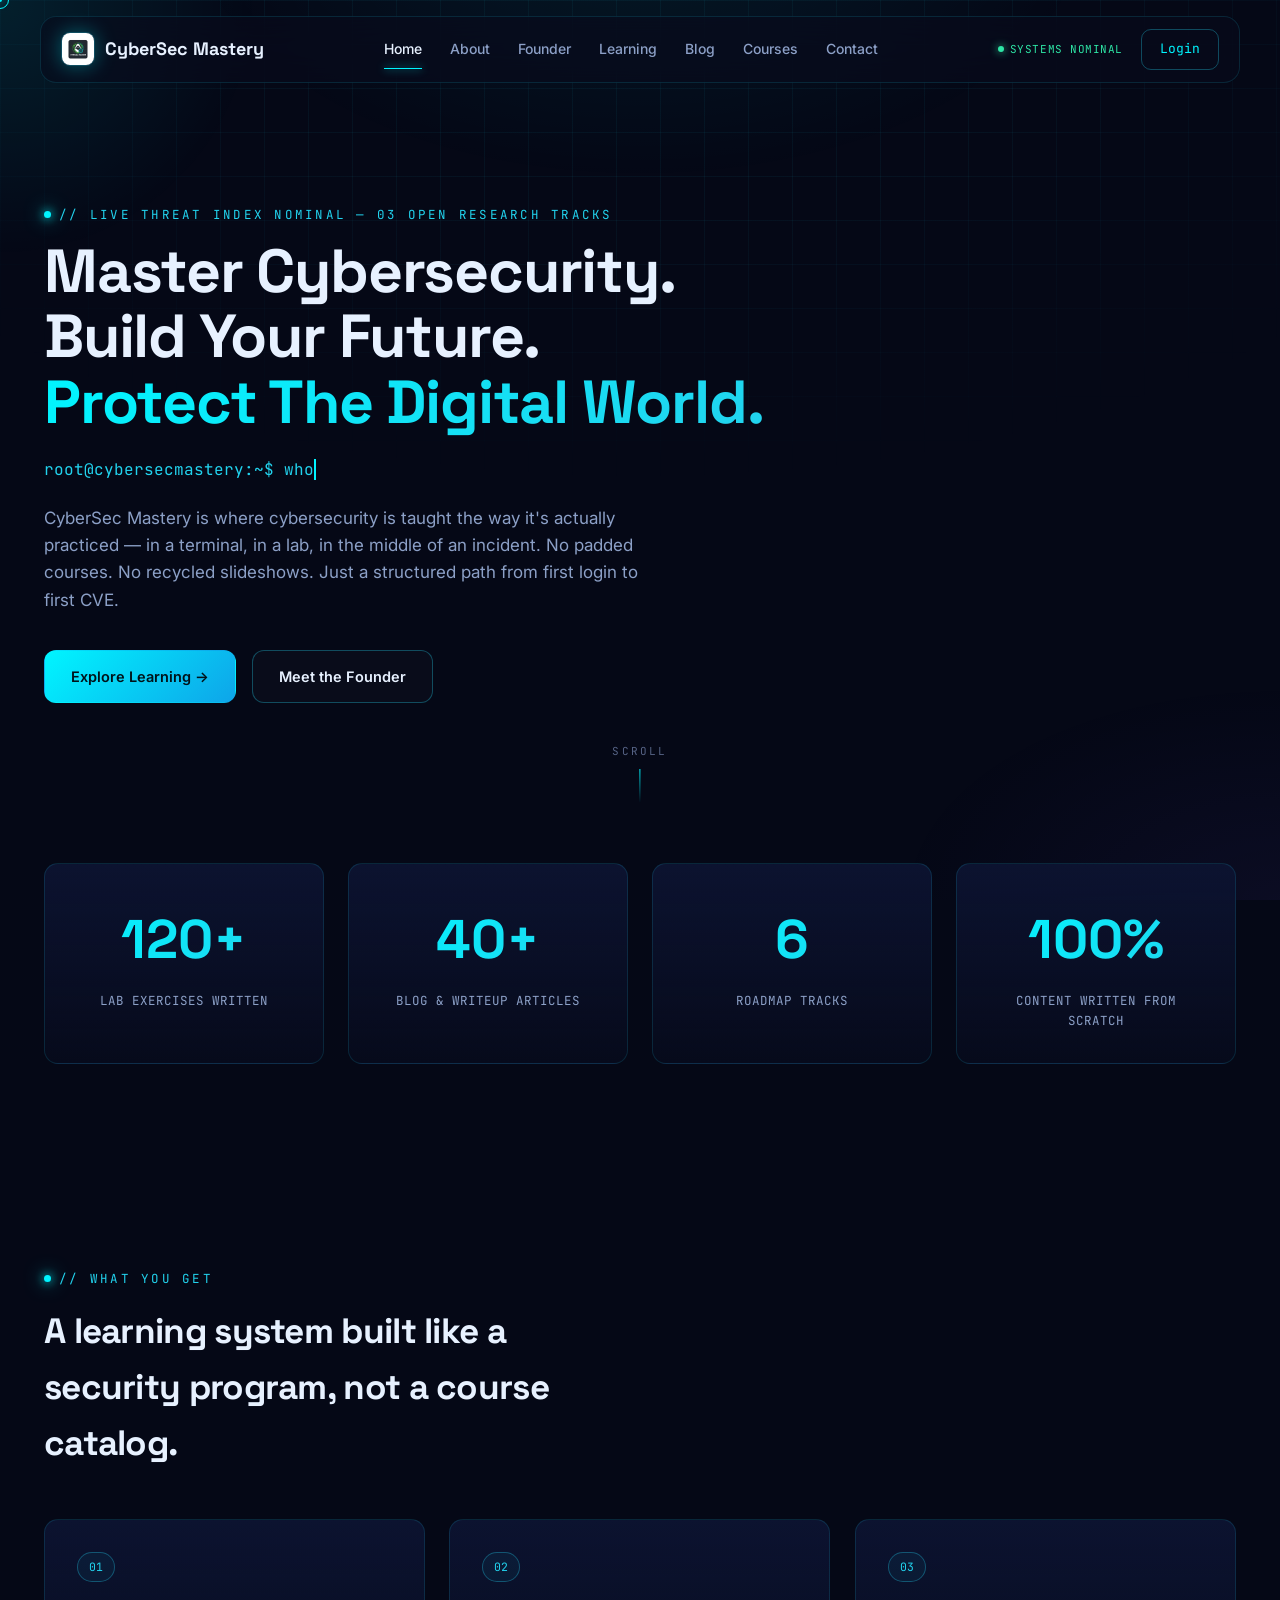
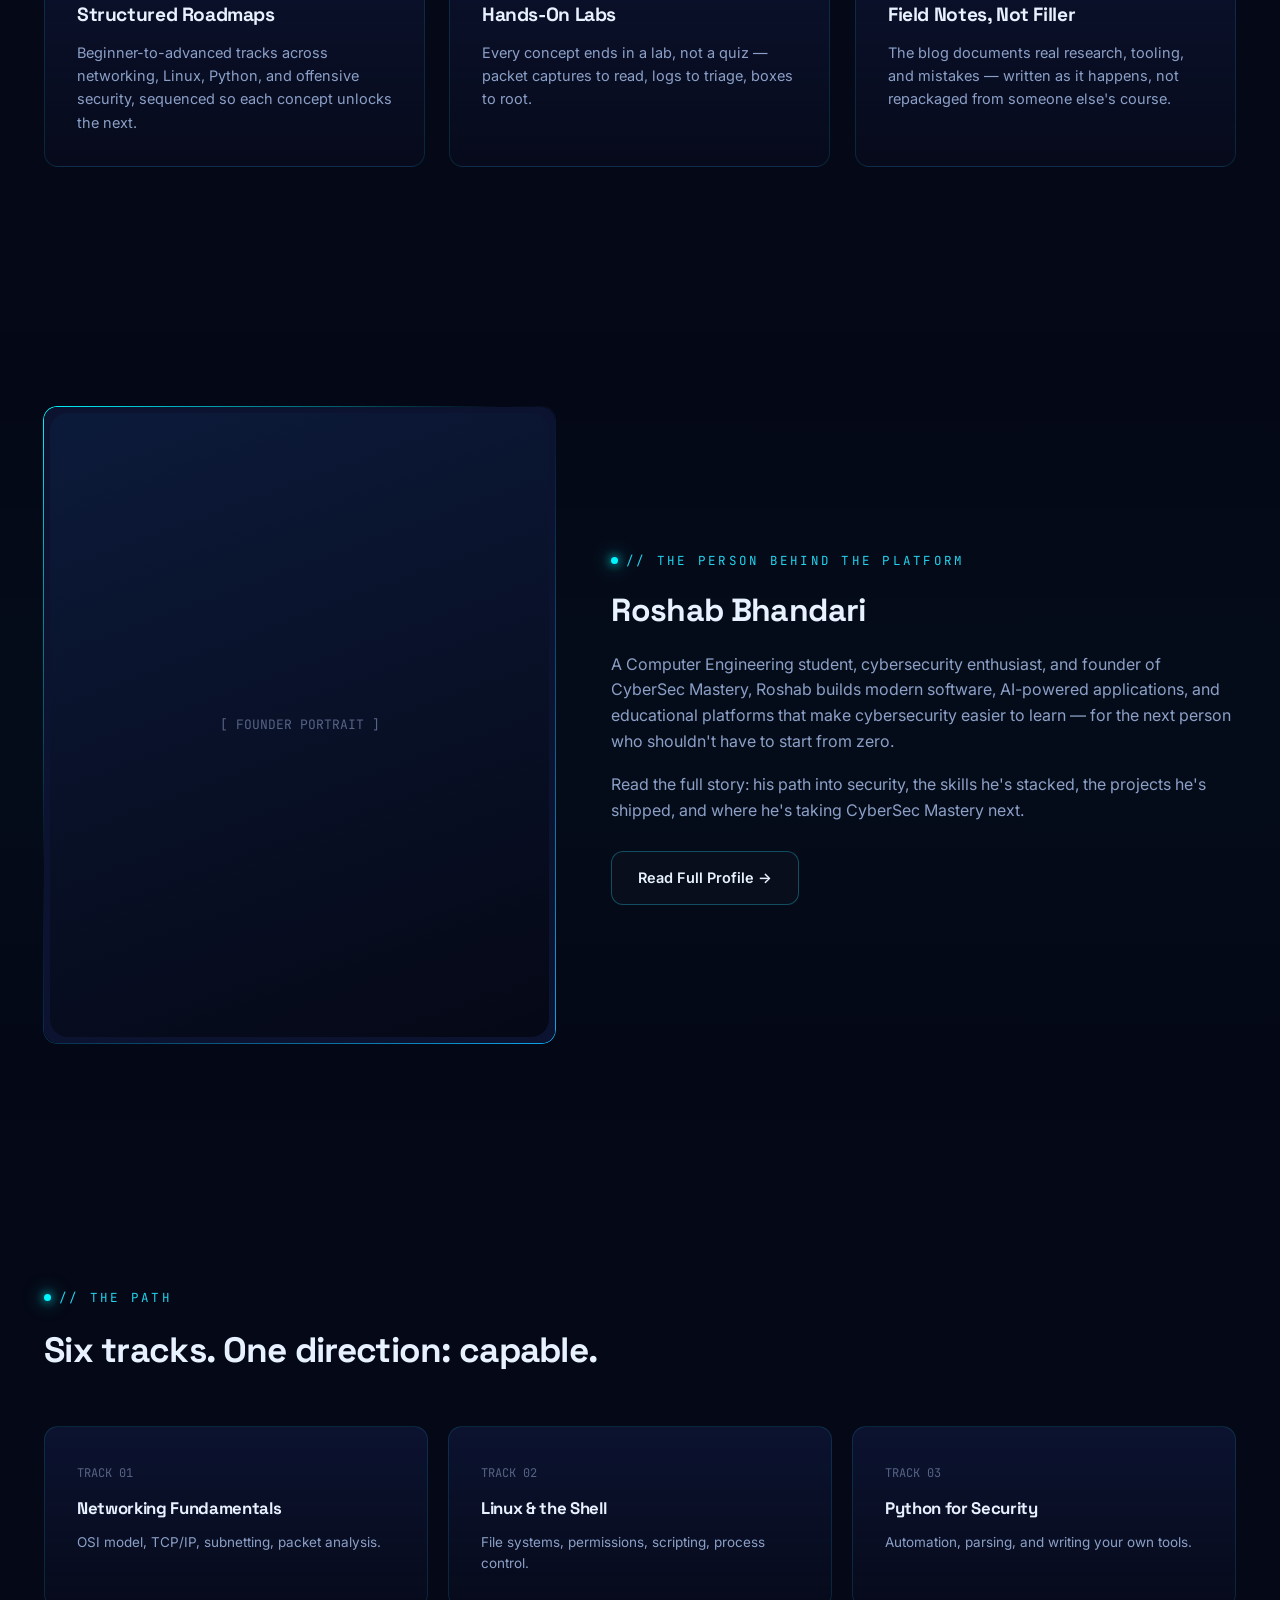
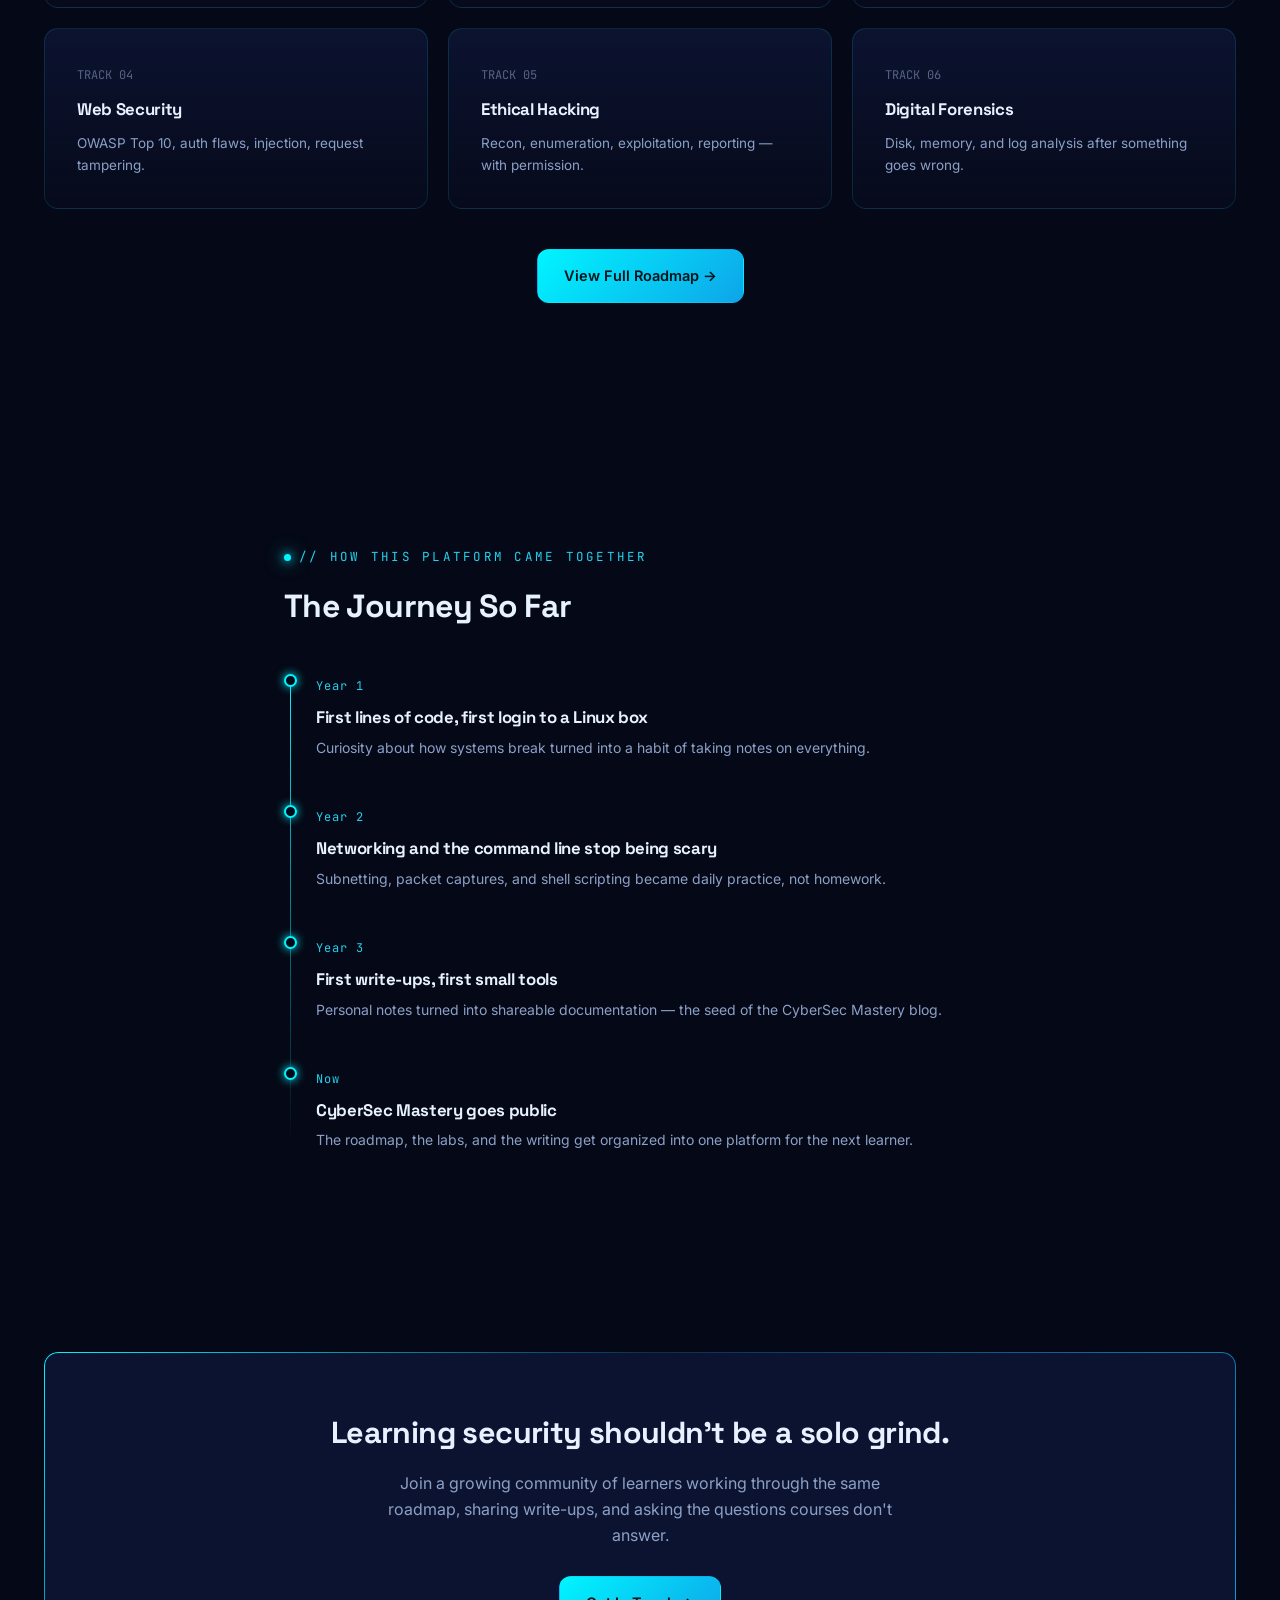
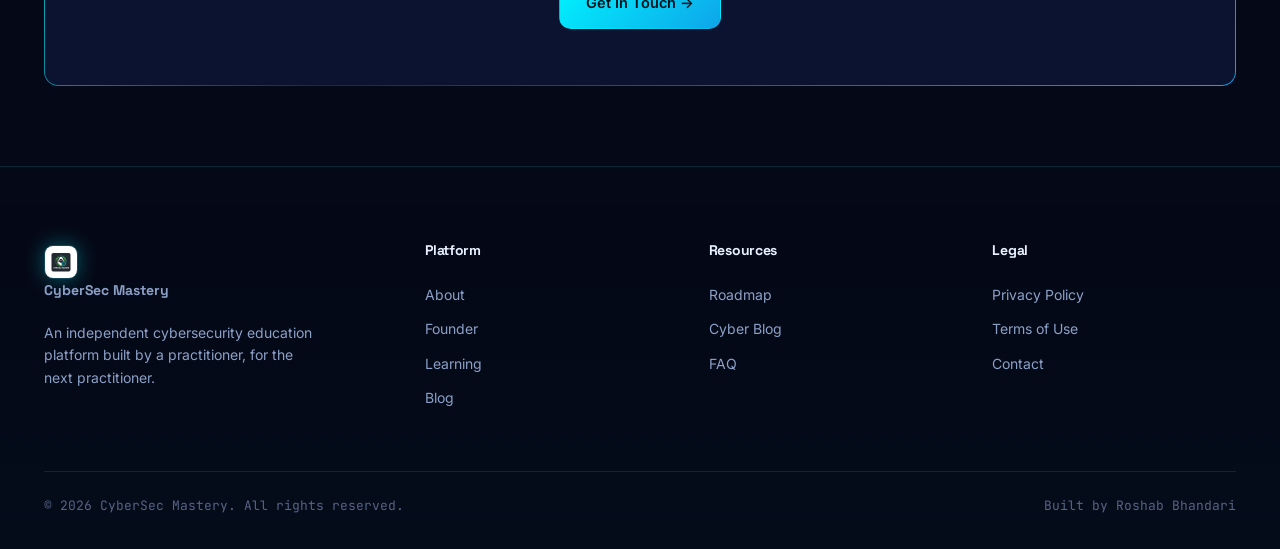
==== commit 7a5caa4a: "Update canonical URL in meta tags" ====
--- a/index.html
+++ b/index.html
@@ -9,7 +9,7 @@
 <meta property="og:type" content="website">
 <meta property="og:title" content="CyberSec Mastery — Master Cybersecurity. Build Your Future.">
 <meta property="og:description" content="Learn ethical hacking, networking, and defensive security through structured, hands-on roadmaps built by a working practitioner.">
-<meta property="og:url" content="https://USERNAME.github.io/CyberSec-Mastery/">
+<meta property="og:url" content="https://roshabbhandari.github.io/CyberSec-Mastery/">
 <meta name="twitter:card" content="summary_large_image">
 <meta name="twitter:title" content="CyberSec Mastery">
 <meta name="twitter:description" content="Master Cybersecurity. Build Your Future. Protect The Digital World.">
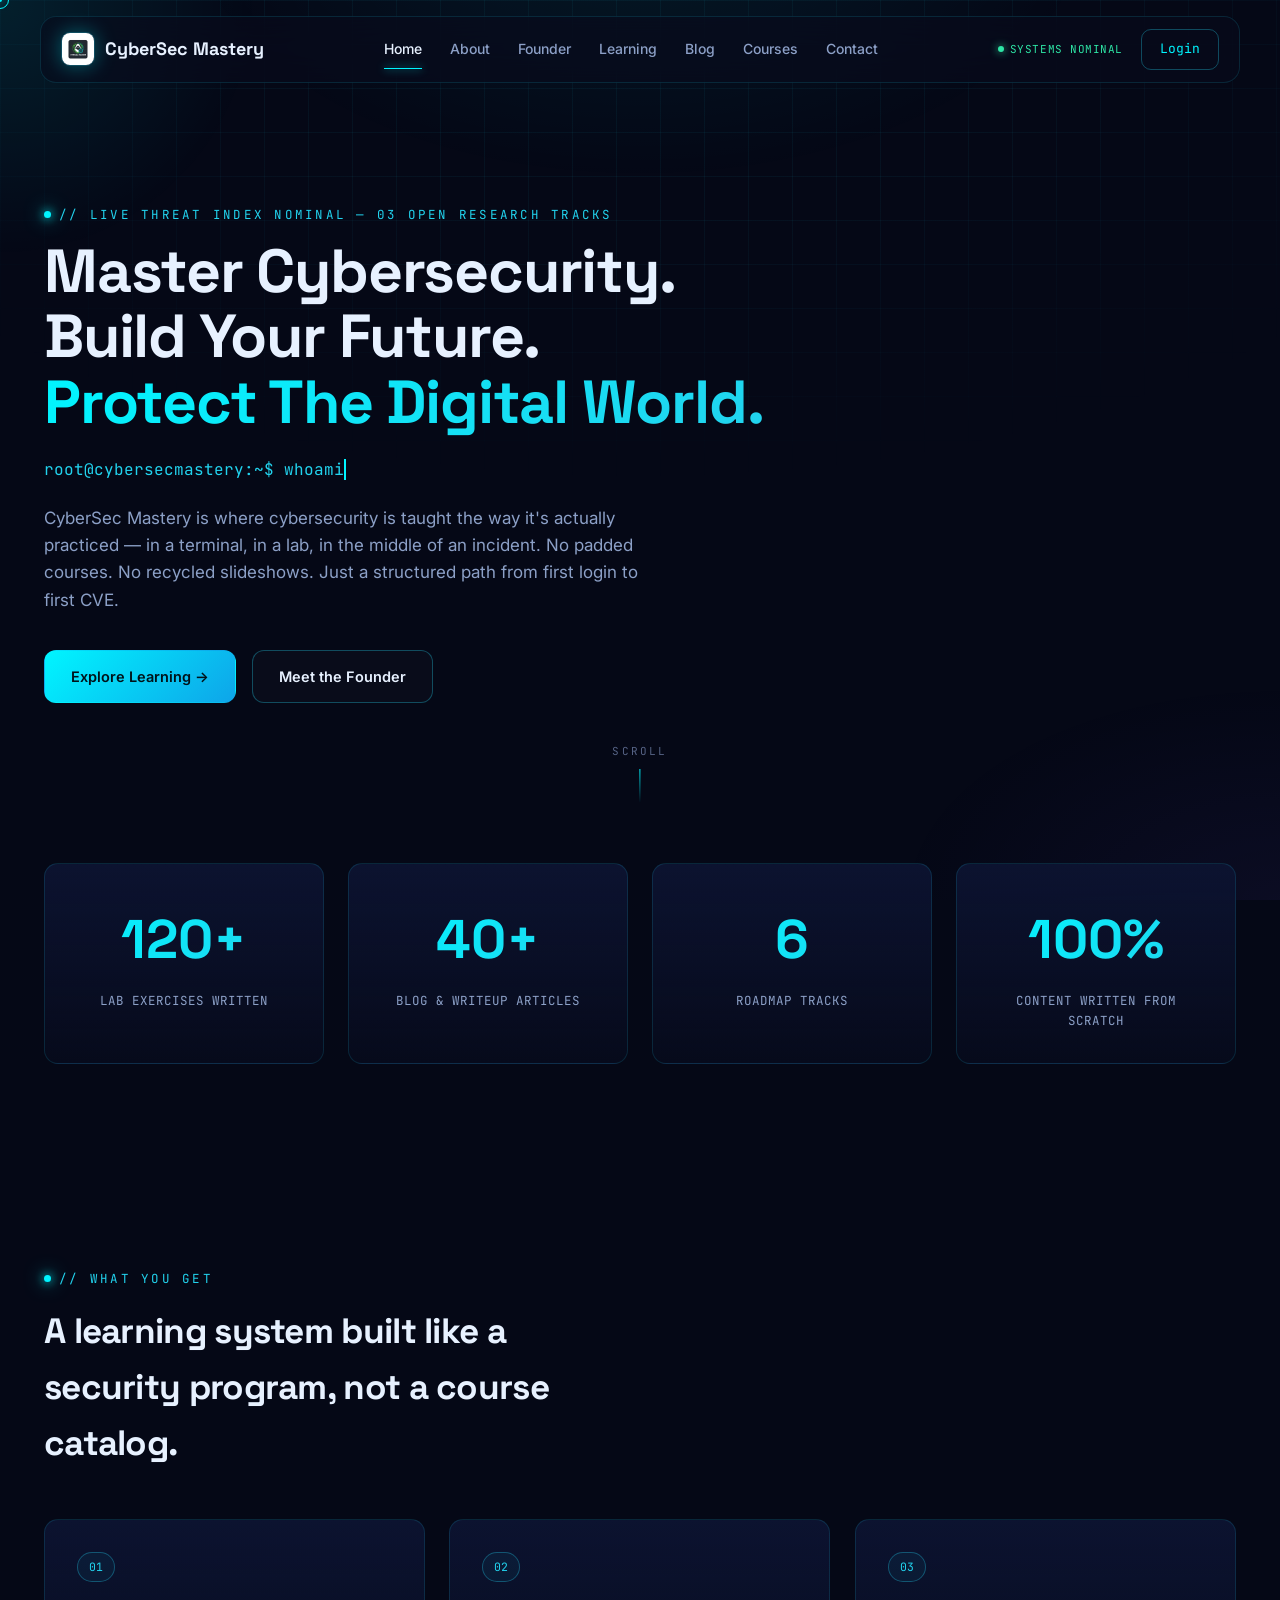
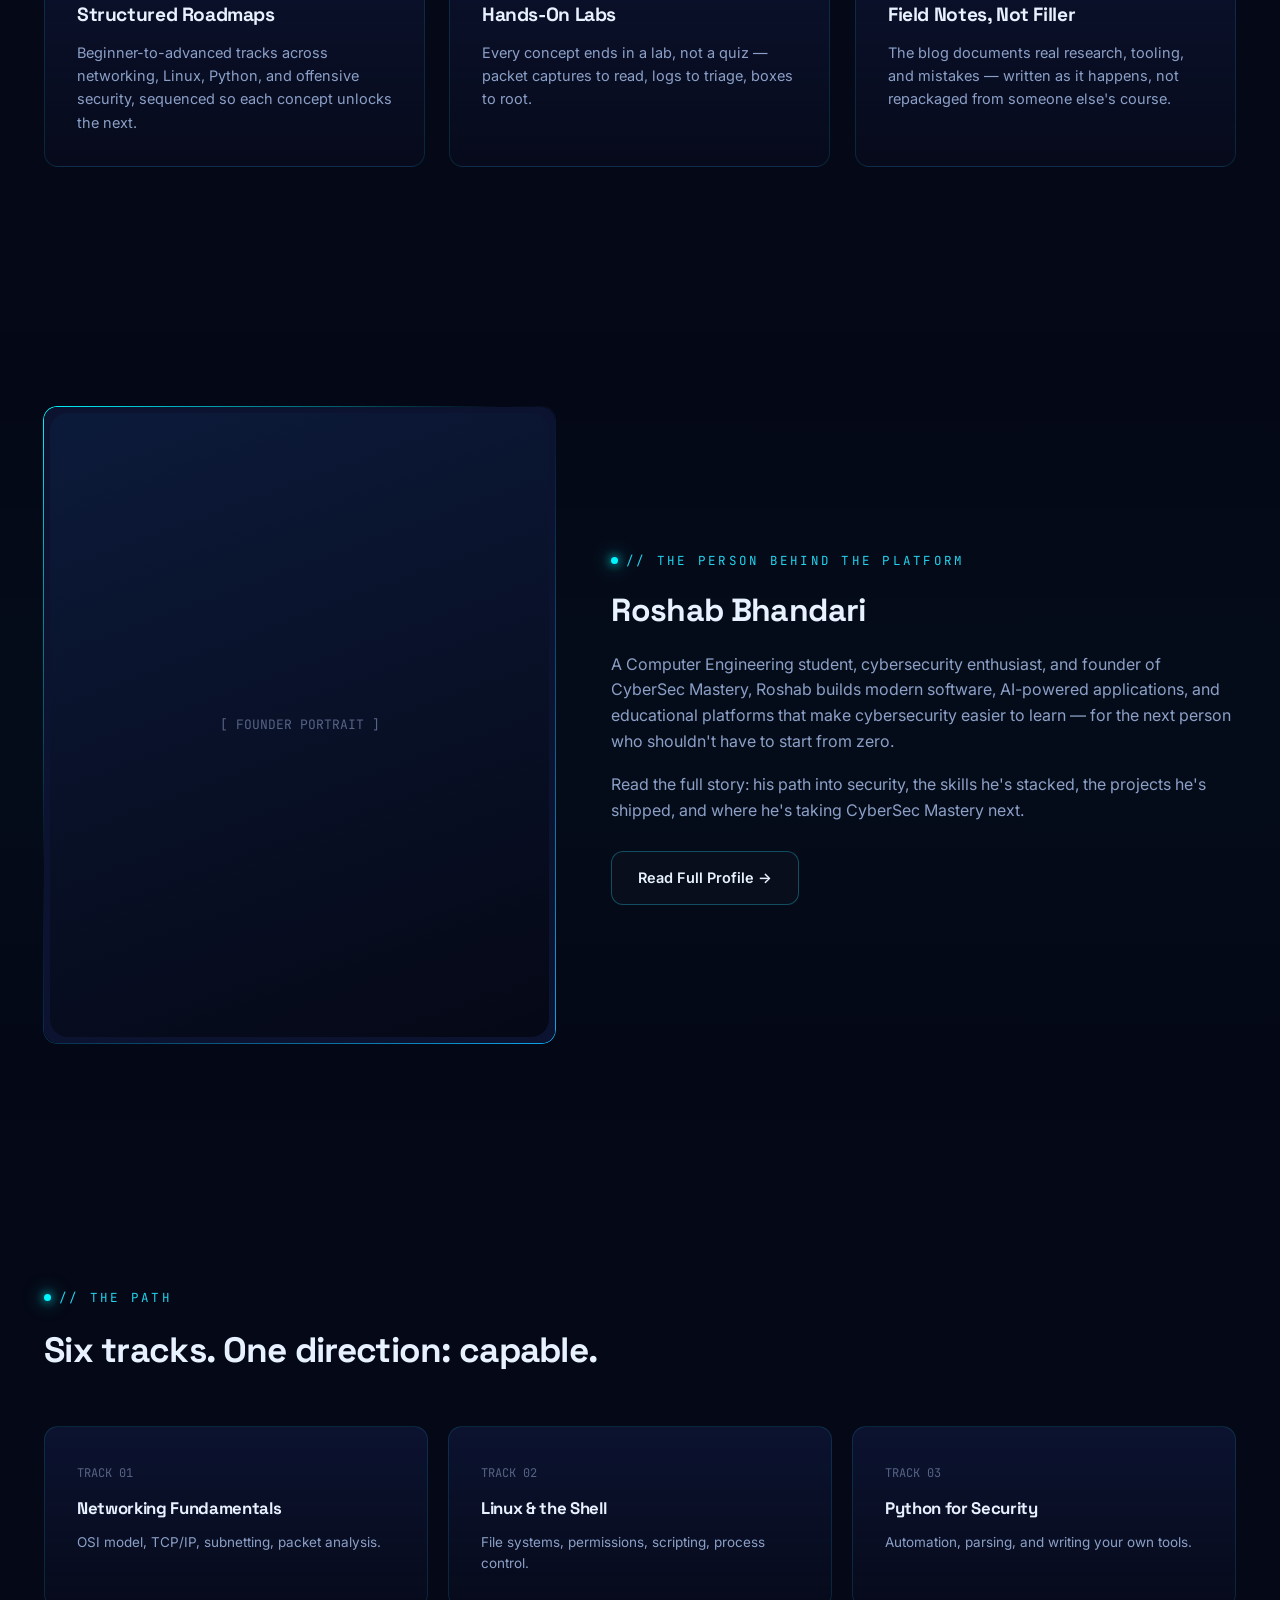
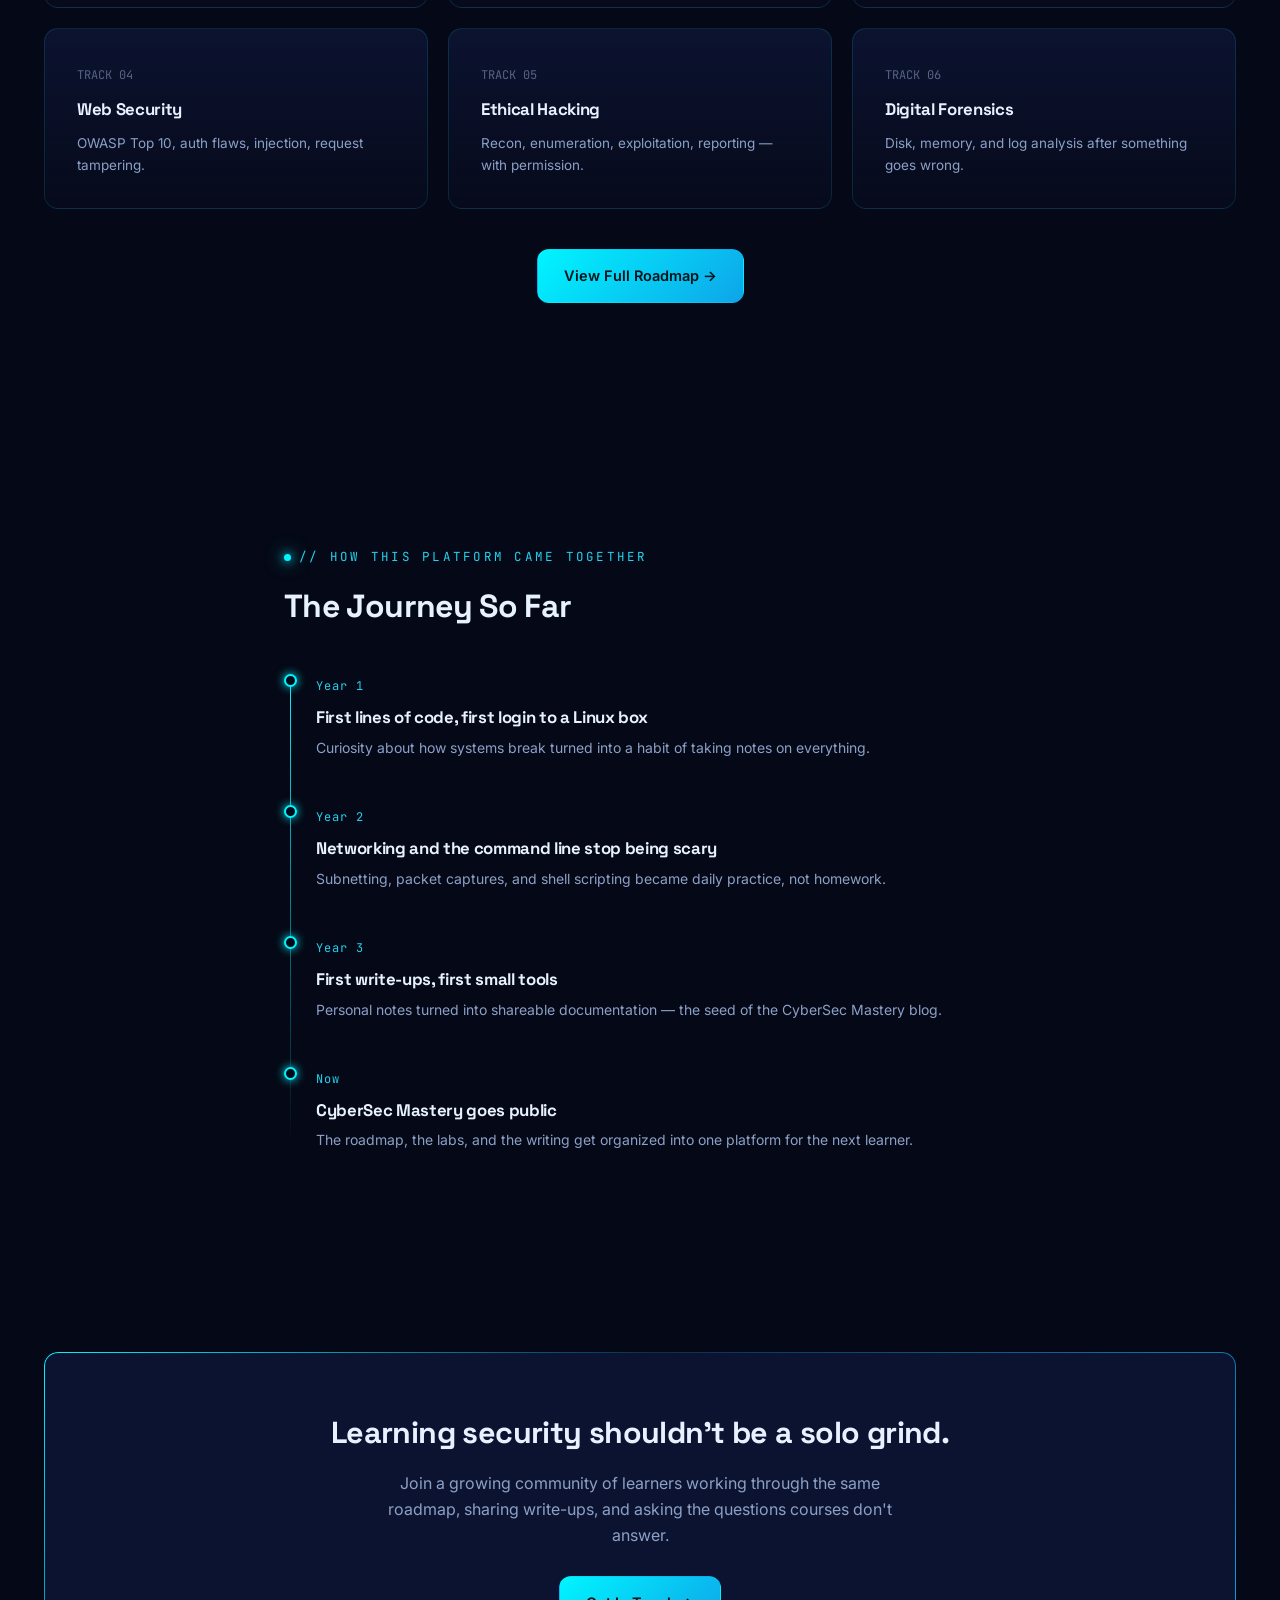
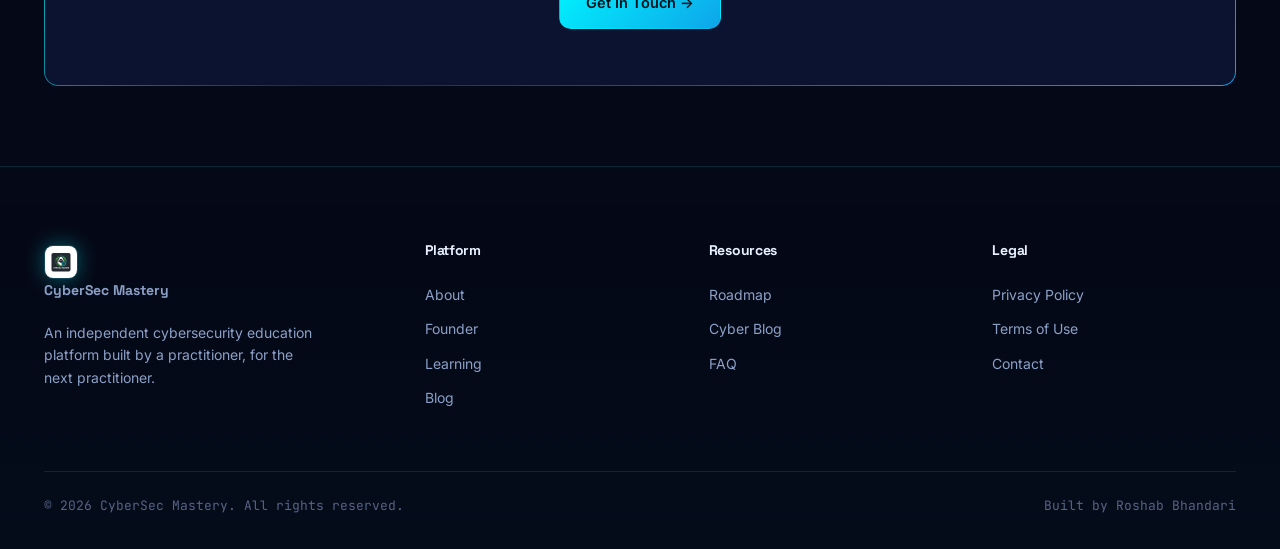
==== commit bd92261c: "Update canonical link in index.html" ====
--- a/index.html
+++ b/index.html
@@ -5,7 +5,7 @@
 <meta name="viewport" content="width=device-width, initial-scale=1.0">
 <title>CyberSec Mastery — Master Cybersecurity. Build Your Future.</title>
 <meta name="description" content="CyberSec Mastery is an independent cybersecurity education platform founded by Roshab Bhandari, teaching ethical hacking, networking, and defensive security through hands-on, no-fluff learning paths.">
-<link rel="canonical" href="https://USERNAME.github.io/CyberSec-Mastery/">
+<link rel="canonical" href="https://roshabbhandari.github.io/CyberSec-Mastery/">
 <meta property="og:type" content="website">
 <meta property="og:title" content="CyberSec Mastery — Master Cybersecurity. Build Your Future.">
 <meta property="og:description" content="Learn ethical hacking, networking, and defensive security through structured, hands-on roadmaps built by a working practitioner.">
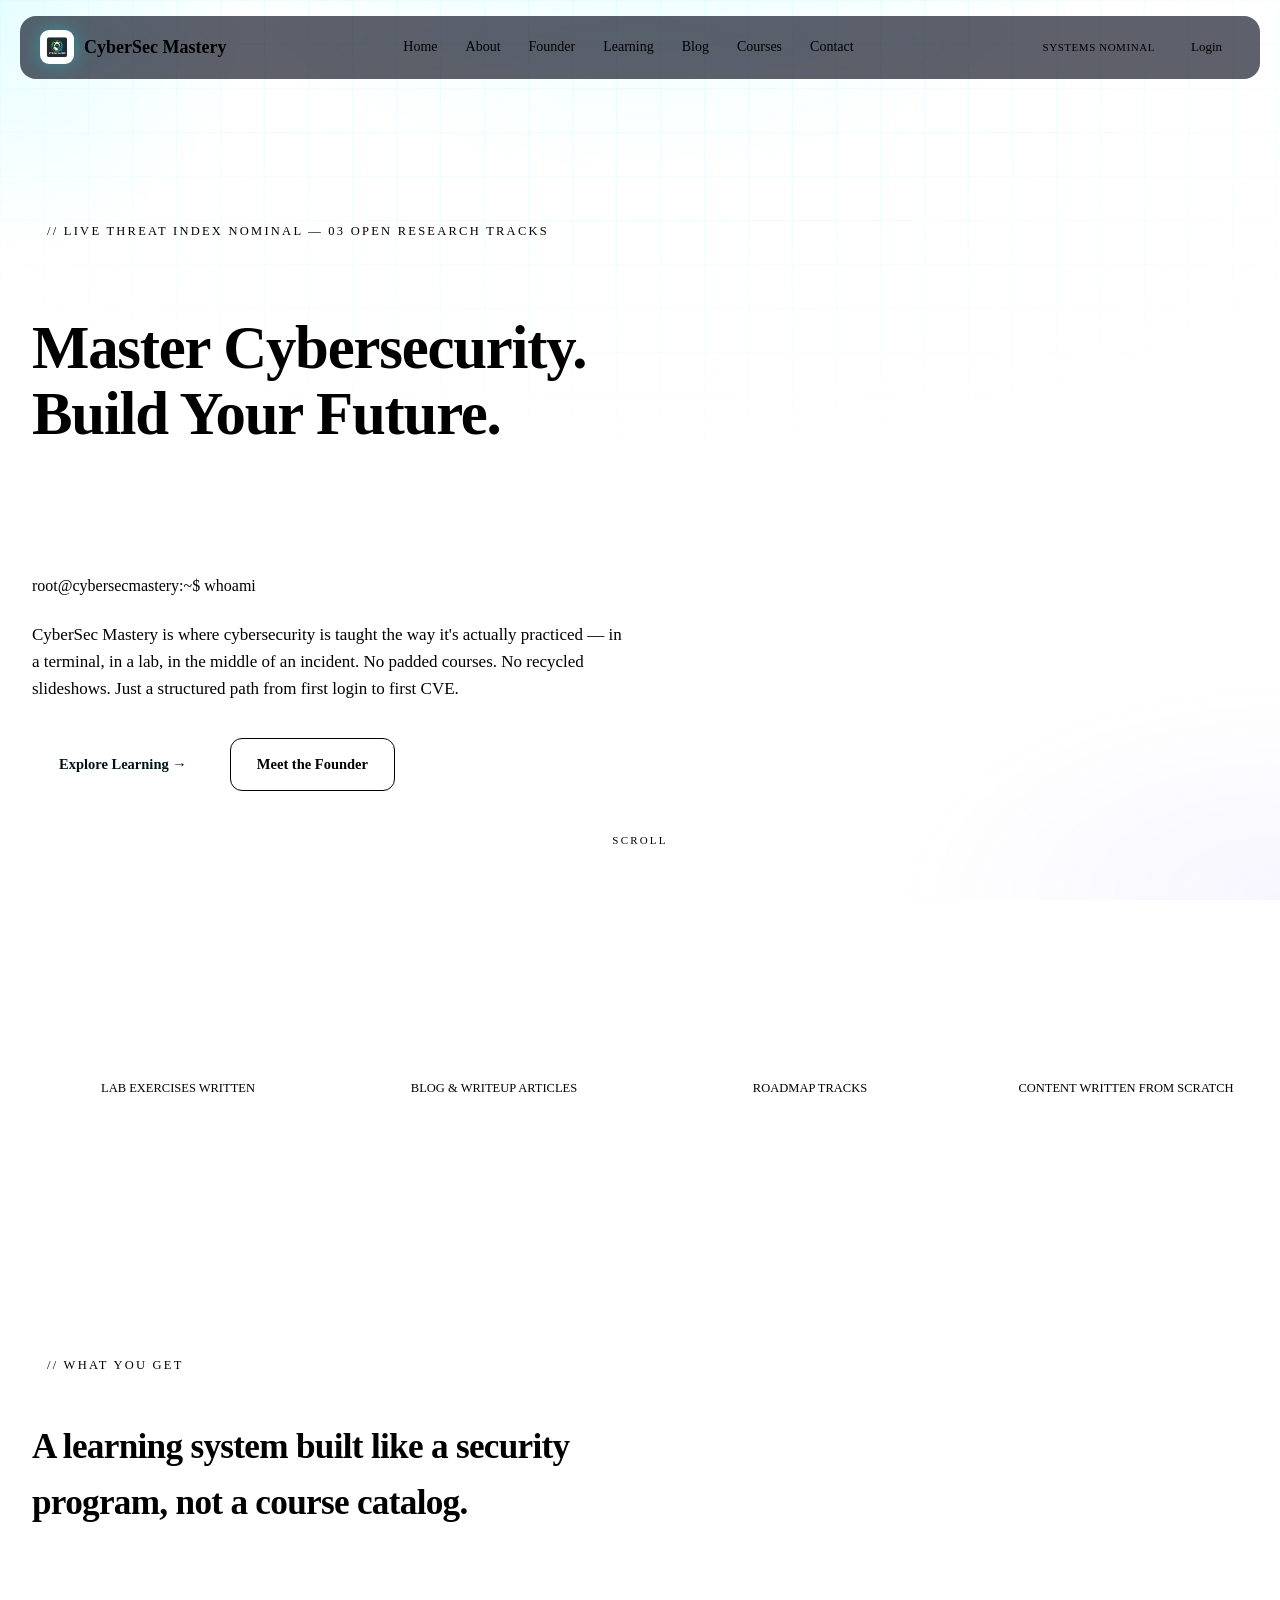
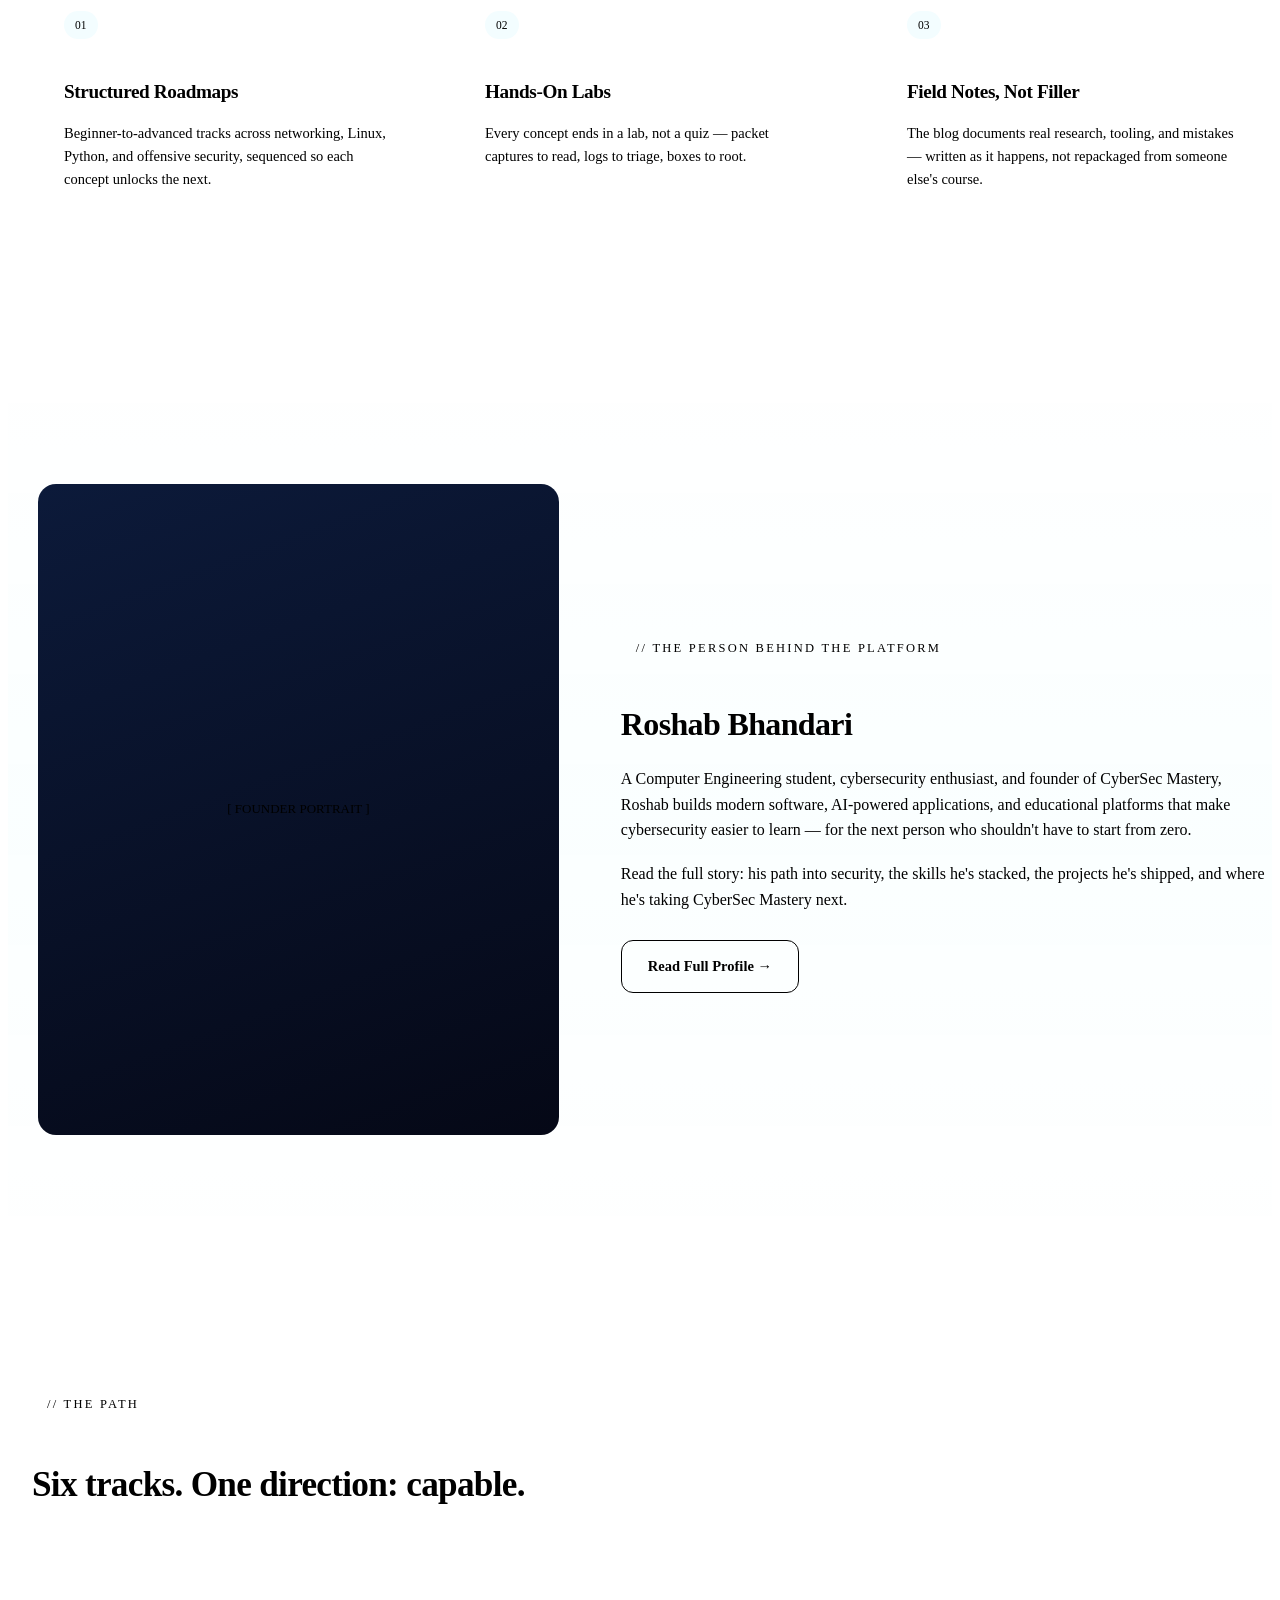
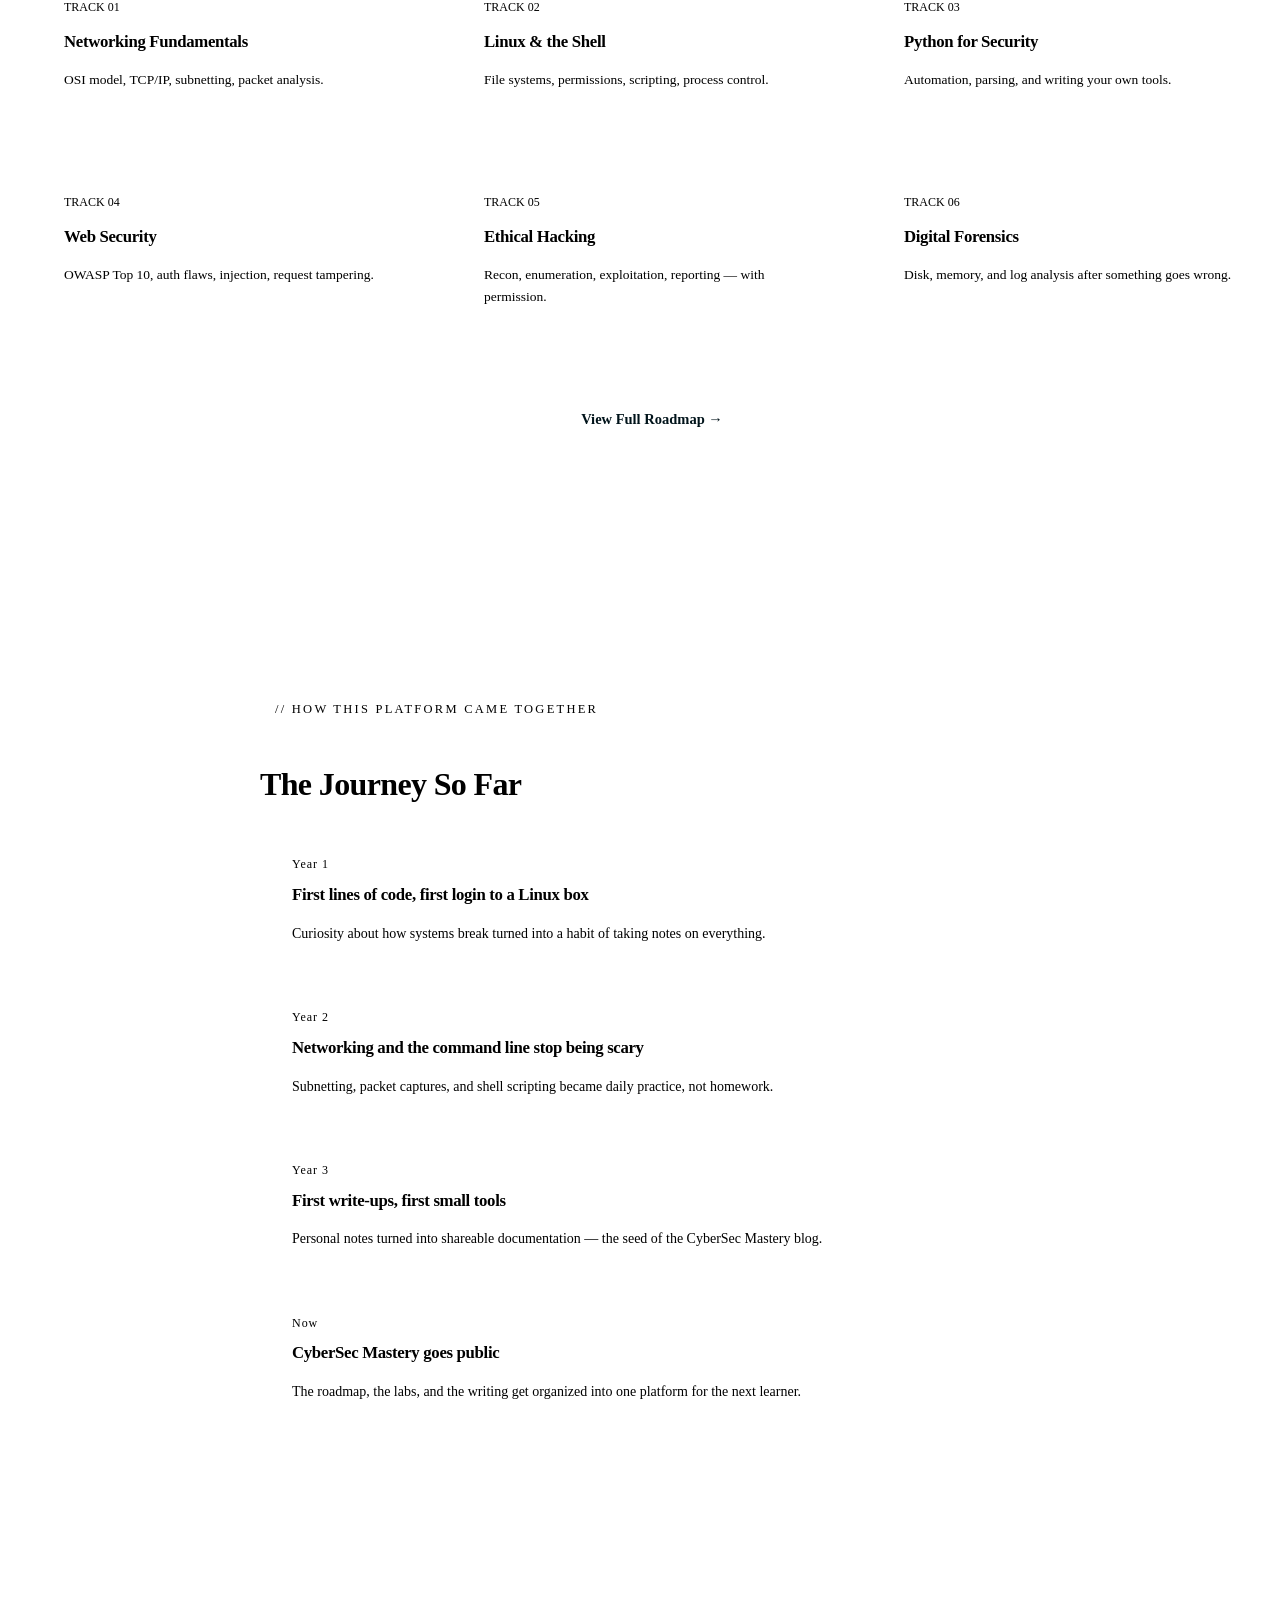
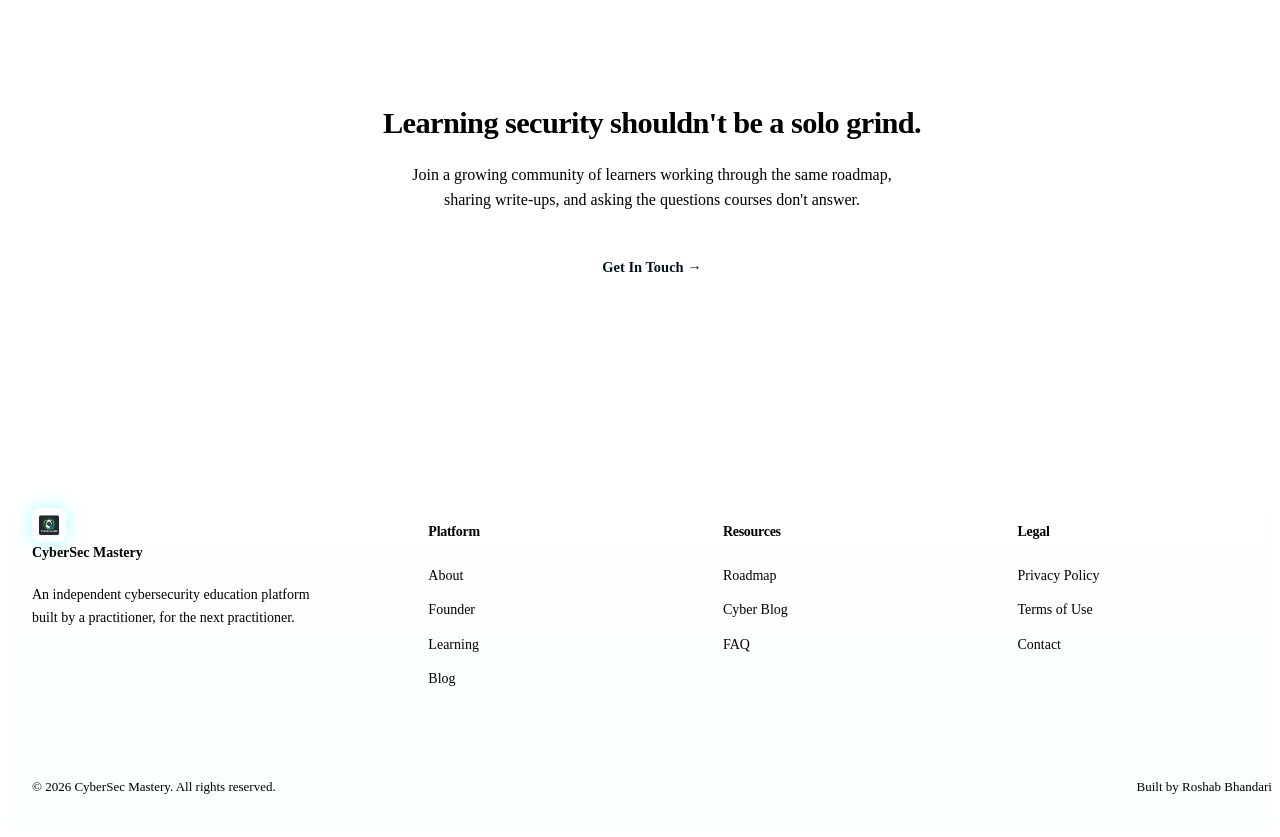
==== commit 44025f10: "Fix formatting in index.html comments" ====
--- a/index.html
+++ b/index.html
@@ -22,7 +22,7 @@
    Signature: "Live Threat Terminal" — a HUD/scanner motif that runs through
    the hero, the nav status strip, and card headers, tying every page back
    to the idea of a system under constant, visible watch.
-   ========================================================================== */
+   ========================================================================== *
 
 :root{
   /* ---- Color tokens (brief-mandated core + supporting terminal palette) --- */
